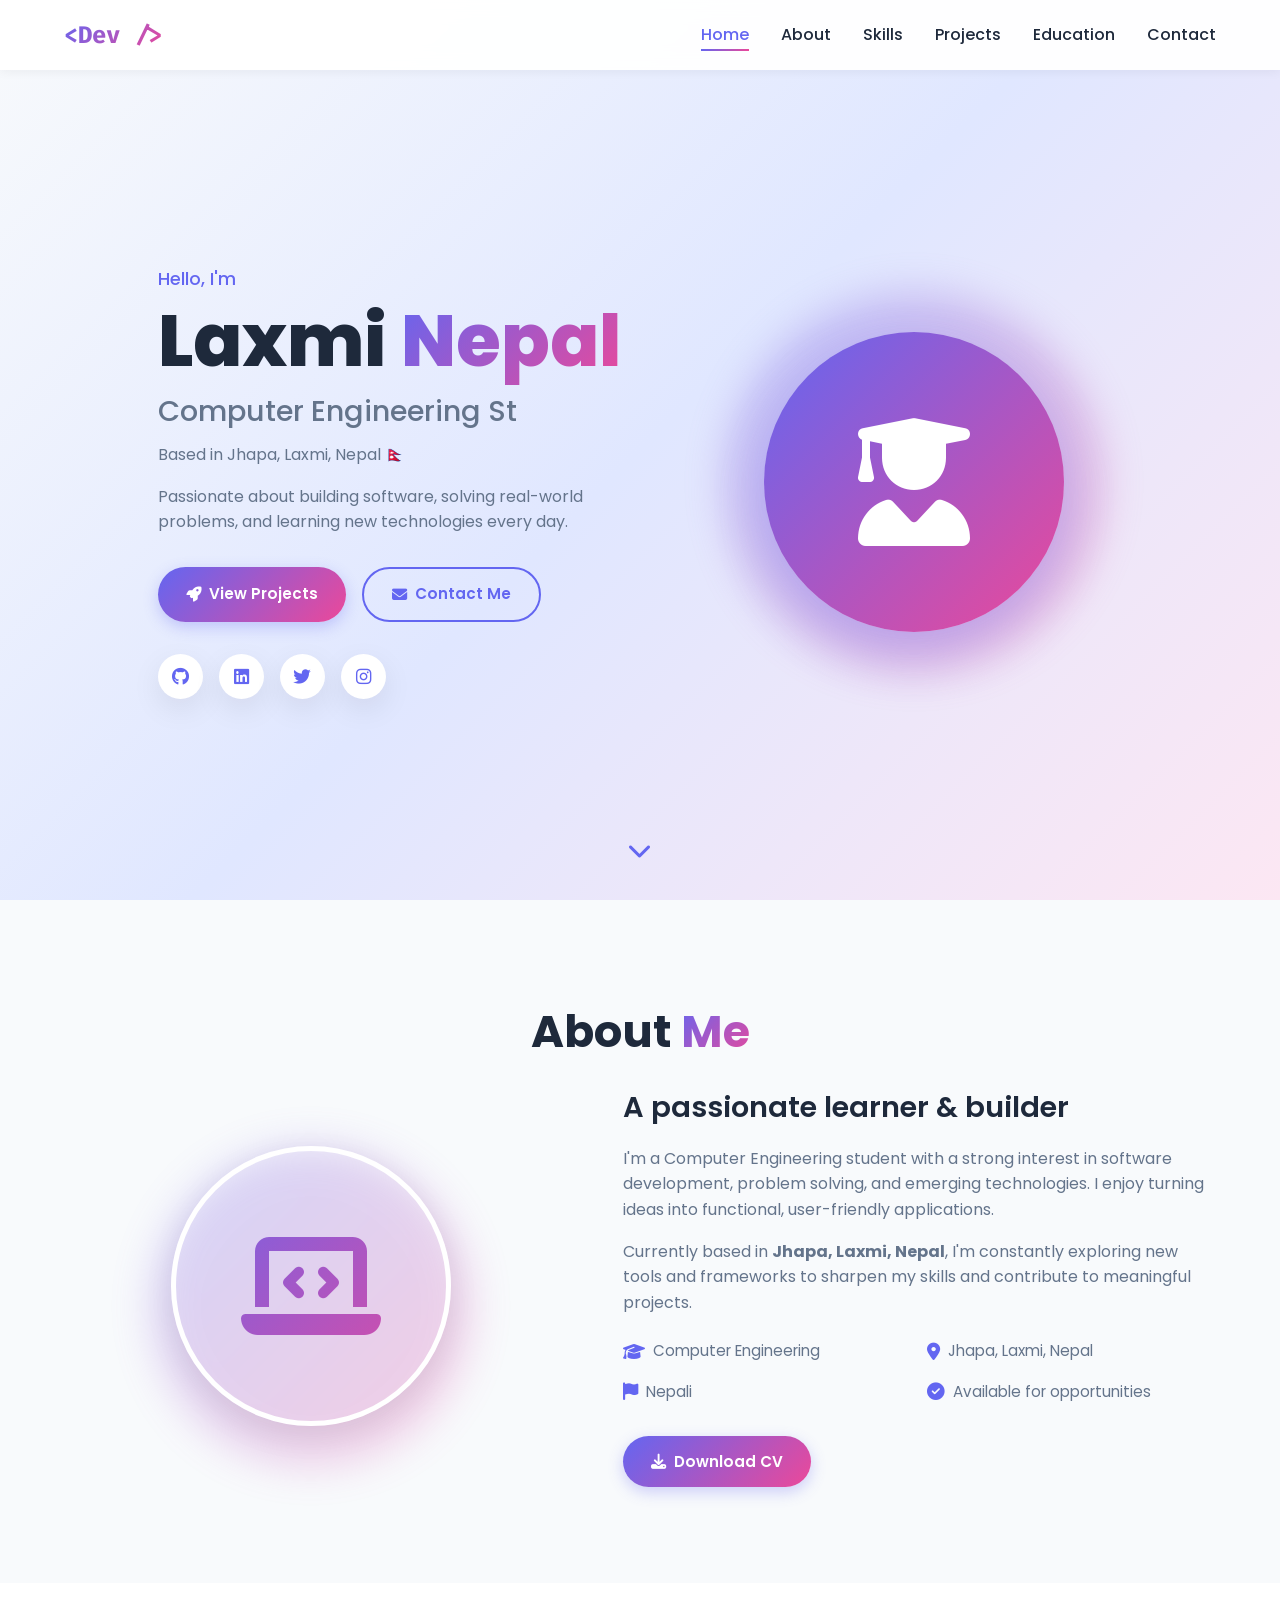
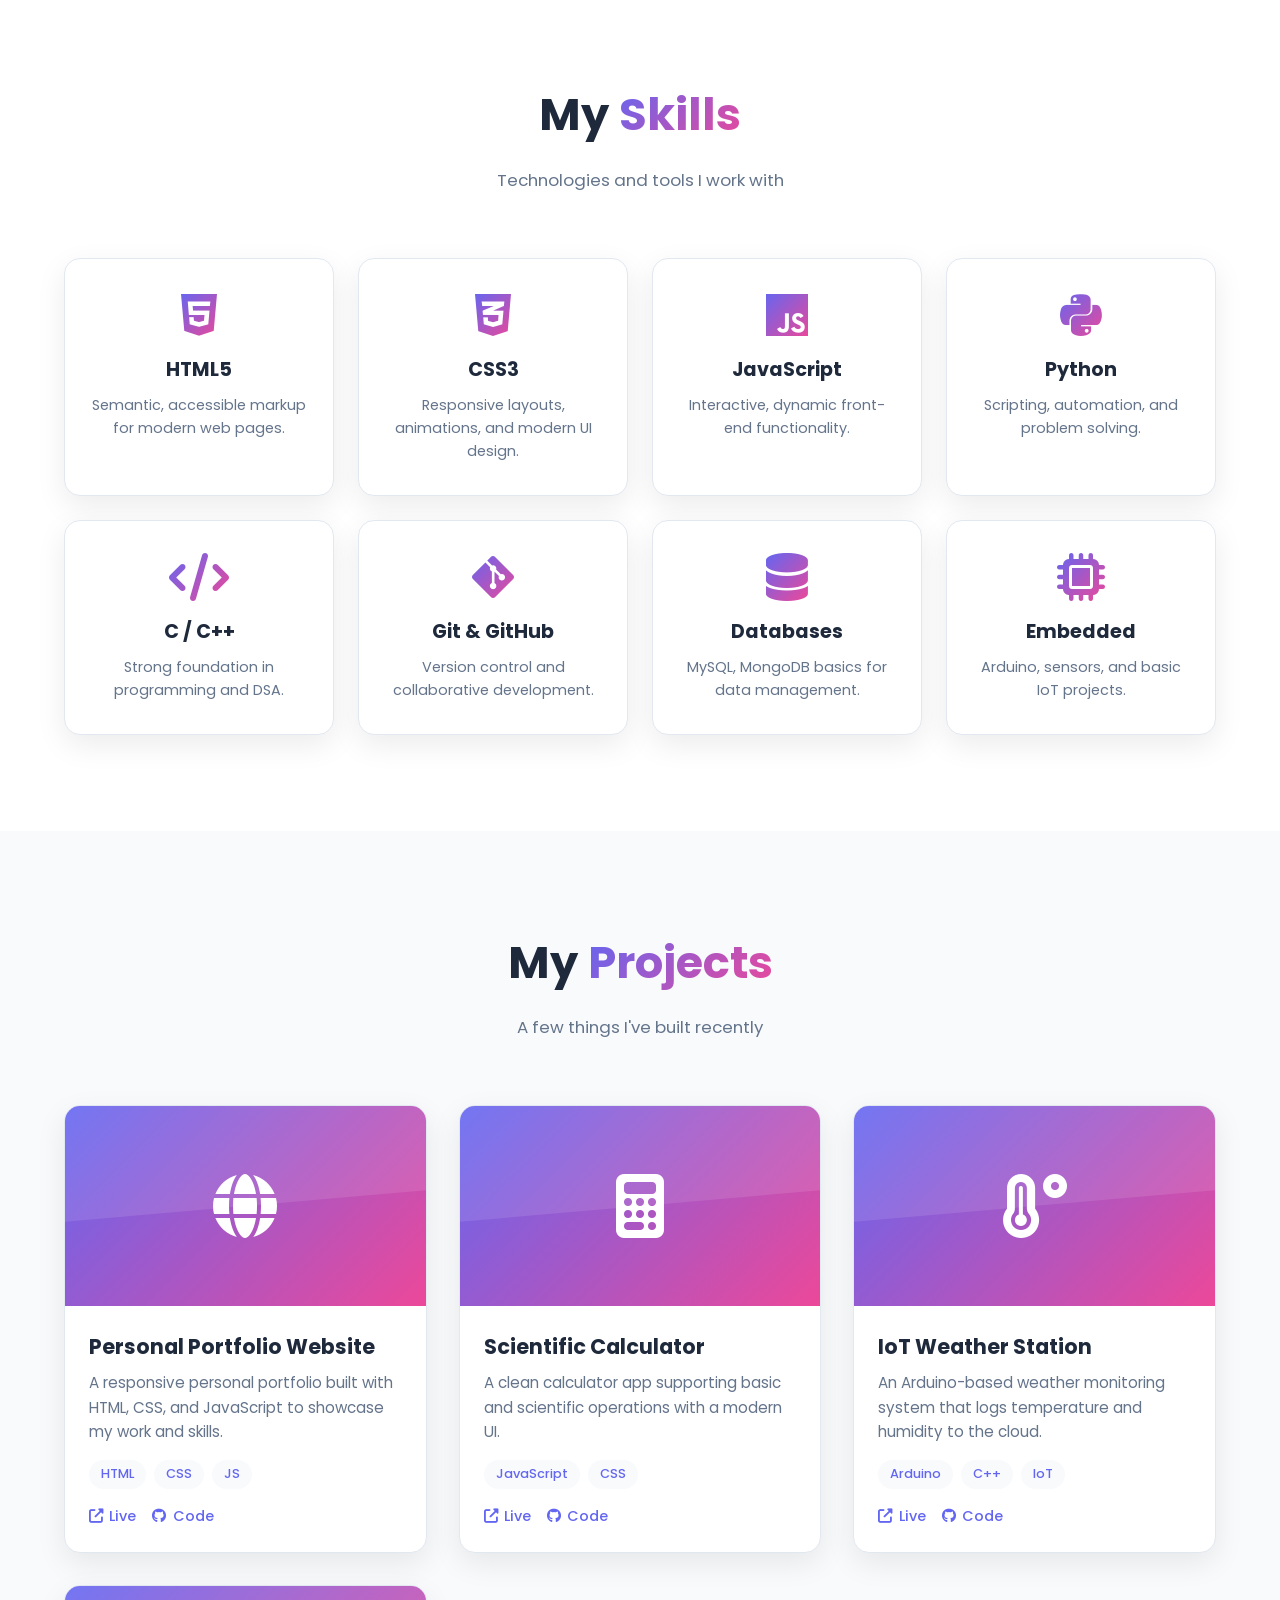
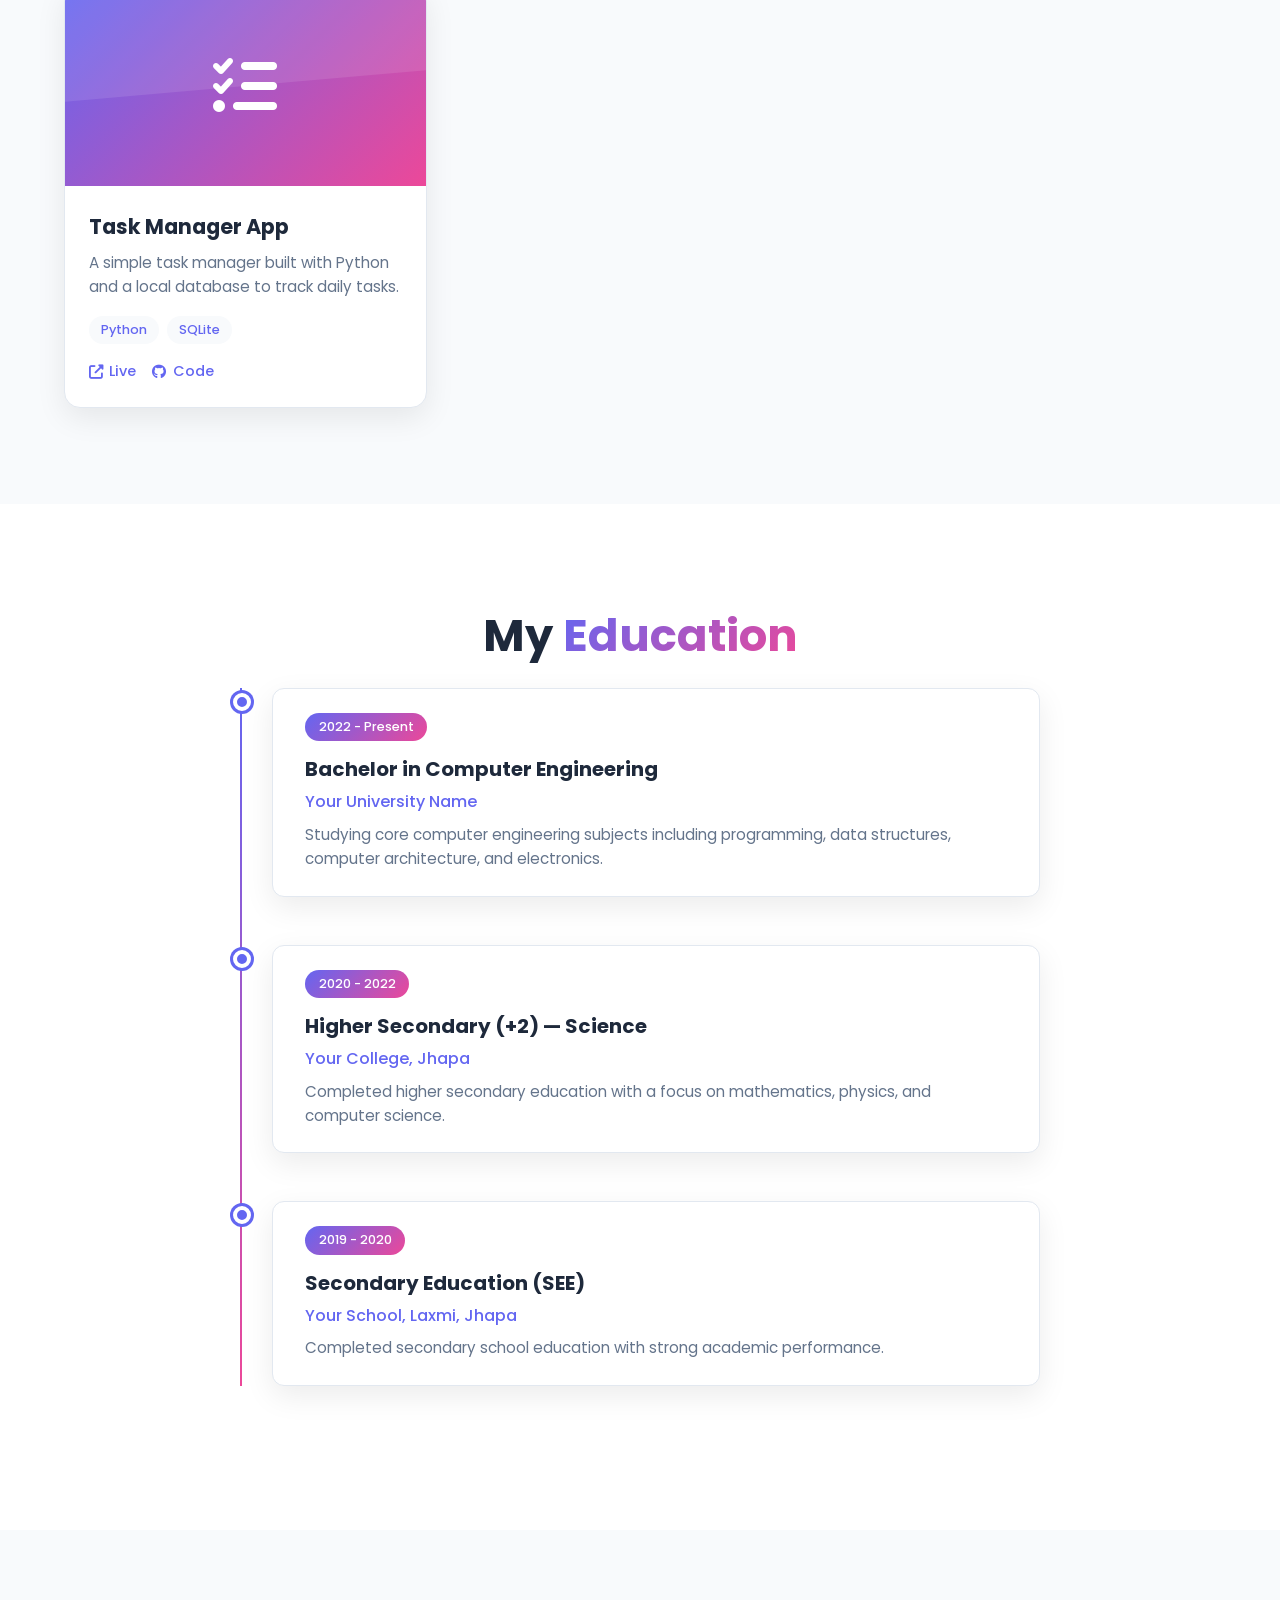
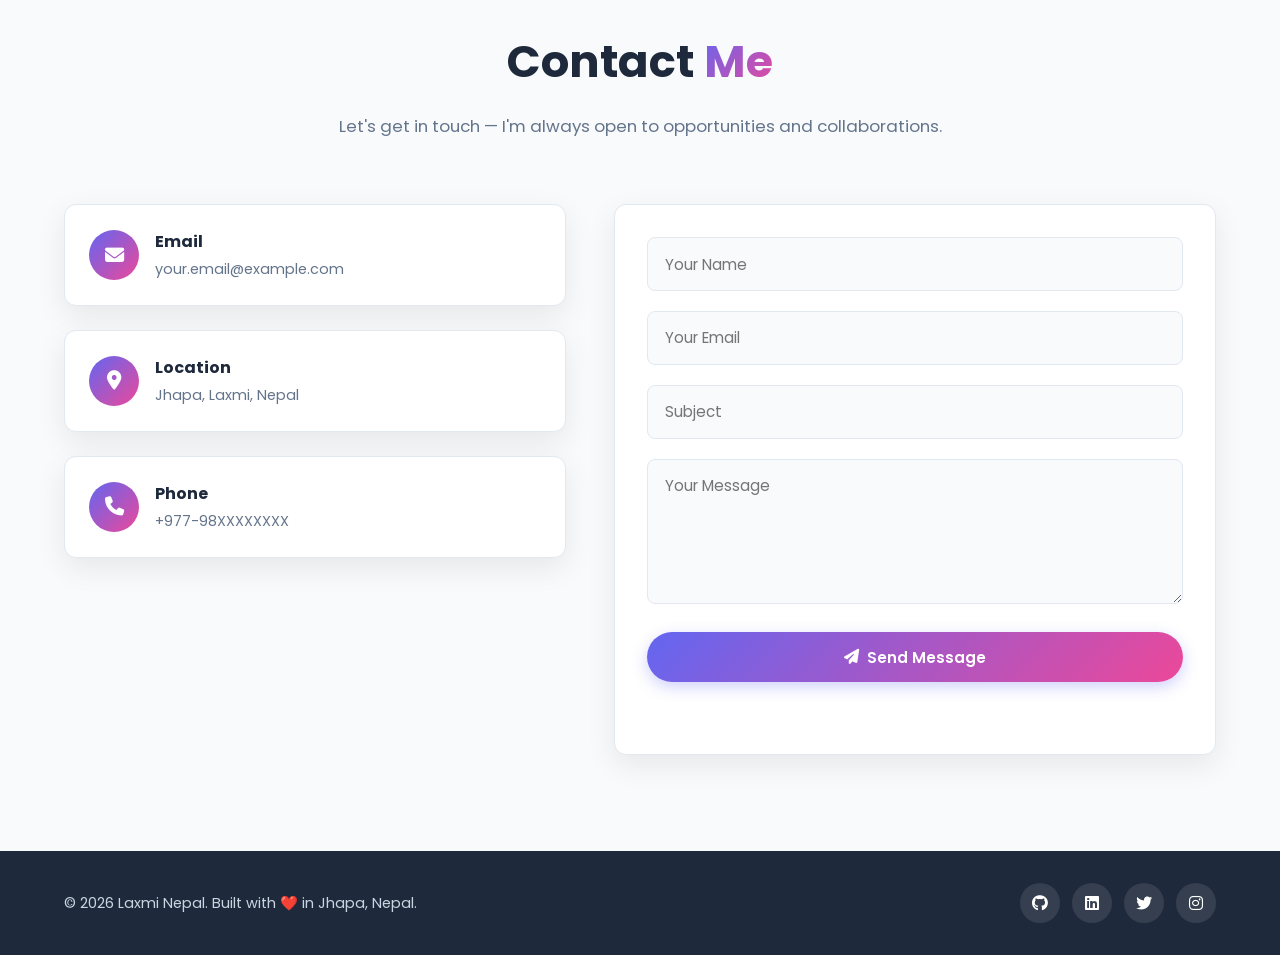
==== index.html @ ce1fd12b "Initial portfolio: HTML, CSS, JS for Laxmi Nepal" ====
<!DOCTYPE html>
<html lang="en">
<head>
    <meta charset="UTF-8" />
    <meta name="viewport" content="width=device-width, initial-scale=1.0" />
    <title>Portfolio | Computer Engineering Student</title>
    <meta name="description" content="Portfolio of a Computer Engineering student from Jhapa, Laxmi, Nepal." />
    <link rel="preconnect" href="https://fonts.googleapis.com" />
    <link rel="preconnect" href="https://fonts.gstatic.com" crossorigin />
    <link href="https://fonts.googleapis.com/css2?family=Poppins:wght@300;400;500;600;700;800&family=Fira+Code:wght@400;500&display=swap" rel="stylesheet" />
    <link rel="stylesheet" href="https://cdnjs.cloudflare.com/ajax/libs/font-awesome/6.5.0/css/all.min.css" />
    <link rel="stylesheet" href="style.css" />
</head>
<body>
    <header class="header" id="header">
        <nav class="nav container">
            <a href="#home" class="nav-logo">&lt;Dev /&gt;</a>
            <ul class="nav-menu" id="nav-menu">
                <li><a href="#home" class="nav-link active">Home</a></li>
                <li><a href="#about" class="nav-link">About</a></li>
                <li><a href="#skills" class="nav-link">Skills</a></li>
                <li><a href="#projects" class="nav-link">Projects</a></li>
                <li><a href="#education" class="nav-link">Education</a></li>
                <li><a href="#contact" class="nav-link">Contact</a></li>
            </ul>
            <div class="nav-toggle" id="nav-toggle">
                <i class="fas fa-bars"></i>
            </div>
        </nav>
    </header>

    <main>
        <!-- HERO -->
        <section class="hero" id="home">
            <div class="hero-container container">
                <div class="hero-content">
                    <p class="hero-greeting">Hello, I'm</p>
                    <h1 class="hero-name">Laxmi <span>Nepal</span></h1>
                    <h2 class="hero-title">Computer Engineering Student</h2>
                    <p class="hero-tagline">Based in Jhapa, Laxmi, Nepal 🇳🇵</p>
                    <p class="hero-description">
                        Passionate about building software, solving real-world problems,
                        and learning new technologies every day.
                    </p>
                    <div class="hero-buttons">
                        <a href="#projects" class="btn btn-primary">
                            <i class="fas fa-rocket"></i> View Projects
                        </a>
                        <a href="#contact" class="btn btn-outline">
                            <i class="fas fa-envelope"></i> Contact Me
                        </a>
                    </div>
                    <div class="hero-socials">
                        <a href="https://github.com/laxminepal" target="_blank" rel="noopener" aria-label="GitHub"><i class="fab fa-github"></i></a>
                        <a href="#" aria-label="LinkedIn"><i class="fab fa-linkedin"></i></a>
                        <a href="#" aria-label="Twitter"><i class="fab fa-twitter"></i></a>
                        <a href="#" aria-label="Instagram"><i class="fab fa-instagram"></i></a>
                    </div>
                </div>
                <div class="hero-image">
                    <div class="hero-blob"></div>
                    <div class="hero-avatar">
                        <i class="fas fa-user-graduate"></i>
                    </div>
                </div>
            </div>
            <a href="#about" class="hero-scroll">
                <i class="fas fa-chevron-down"></i>
            </a>
        </section>

        <!-- ABOUT -->
        <section class="section about" id="about">
            <div class="container">
                <h2 class="section-title" data-reveal>About <span>Me</span></h2>
                <div class="about-grid">
                    <div class="about-image" data-reveal>
                        <div class="about-blob"></div>
                        <div class="about-avatar">
                            <i class="fas fa-laptop-code"></i>
                        </div>
                    </div>
                    <div class="about-content" data-reveal>
                        <h3>A passionate learner & builder</h3>
                        <p>
                            I'm a Computer Engineering student with a strong interest in
                            software development, problem solving, and emerging technologies.
                            I enjoy turning ideas into functional, user-friendly applications.
                        </p>
                        <p>
                            Currently based in <strong>Jhapa, Laxmi, Nepal</strong>, I'm
                            constantly exploring new tools and frameworks to sharpen my skills
                            and contribute to meaningful projects.
                        </p>
                        <div class="about-info">
                            <div><i class="fas fa-graduation-cap"></i> Computer Engineering</div>
                            <div><i class="fas fa-map-marker-alt"></i> Jhapa, Laxmi, Nepal</div>
                            <div><i class="fas fa-flag"></i> Nepali</div>
                            <div><i class="fas fa-check-circle"></i> Available for opportunities</div>
                        </div>
                        <a href="#" class="btn btn-primary">
                            <i class="fas fa-download"></i> Download CV
                        </a>
                    </div>
                </div>
            </div>
        </section>

        <!-- SKILLS -->
        <section class="section skills" id="skills">
            <div class="container">
                <h2 class="section-title" data-reveal>My <span>Skills</span></h2>
                <p class="section-subtitle" data-reveal>Technologies and tools I work with</p>
                <div class="skills-grid">
                    <div class="skill-card" data-reveal>
                        <i class="fab fa-html5"></i>
                        <h3>HTML5</h3>
                        <p>Semantic, accessible markup for modern web pages.</p>
                    </div>
                    <div class="skill-card" data-reveal>
                        <i class="fab fa-css3-alt"></i>
                        <h3>CSS3</h3>
                        <p>Responsive layouts, animations, and modern UI design.</p>
                    </div>
                    <div class="skill-card" data-reveal>
                        <i class="fab fa-js"></i>
                        <h3>JavaScript</h3>
                        <p>Interactive, dynamic front-end functionality.</p>
                    </div>
                    <div class="skill-card" data-reveal>
                        <i class="fab fa-python"></i>
                        <h3>Python</h3>
                        <p>Scripting, automation, and problem solving.</p>
                    </div>
                    <div class="skill-card" data-reveal>
                        <i class="fas fa-code"></i>
                        <h3>C / C++</h3>
                        <p>Strong foundation in programming and DSA.</p>
                    </div>
                    <div class="skill-card" data-reveal>
                        <i class="fab fa-git-alt"></i>
                        <h3>Git & GitHub</h3>
                        <p>Version control and collaborative development.</p>
                    </div>
                    <div class="skill-card" data-reveal>
                        <i class="fas fa-database"></i>
                        <h3>Databases</h3>
                        <p>MySQL, MongoDB basics for data management.</p>
                    </div>
                    <div class="skill-card" data-reveal>
                        <i class="fas fa-microchip"></i>
                        <h3>Embedded</h3>
                        <p>Arduino, sensors, and basic IoT projects.</p>
                    </div>
                </div>
            </div>
        </section>

        <!-- PROJECTS -->
        <section class="section projects" id="projects">
            <div class="container">
                <h2 class="section-title" data-reveal>My <span>Projects</span></h2>
                <p class="section-subtitle" data-reveal>A few things I've built recently</p>
                <div class="projects-grid">
                    <article class="project-card" data-reveal>
                        <div class="project-image">
                            <i class="fas fa-globe"></i>
                        </div>
                        <div class="project-content">
                            <h3>Personal Portfolio Website</h3>
                            <p>A responsive personal portfolio built with HTML, CSS, and JavaScript to showcase my work and skills.</p>
                            <div class="project-tags">
                                <span>HTML</span><span>CSS</span><span>JS</span>
                            </div>
                            <div class="project-links">
                                <a href="#"><i class="fas fa-external-link-alt"></i> Live</a>
                                <a href="#"><i class="fab fa-github"></i> Code</a>
                            </div>
                        </div>
                    </article>
                    <article class="project-card" data-reveal>
                        <div class="project-image">
                            <i class="fas fa-calculator"></i>
                        </div>
                        <div class="project-content">
                            <h3>Scientific Calculator</h3>
                            <p>A clean calculator app supporting basic and scientific operations with a modern UI.</p>
                            <div class="project-tags">
                                <span>JavaScript</span><span>CSS</span>
                            </div>
                            <div class="project-links">
                                <a href="#"><i class="fas fa-external-link-alt"></i> Live</a>
                                <a href="#"><i class="fab fa-github"></i> Code</a>
                            </div>
                        </div>
                    </article>
                    <article class="project-card" data-reveal>
                        <div class="project-image">
                            <i class="fas fa-temperature-high"></i>
                        </div>
                        <div class="project-content">
                            <h3>IoT Weather Station</h3>
                            <p>An Arduino-based weather monitoring system that logs temperature and humidity to the cloud.</p>
                            <div class="project-tags">
                                <span>Arduino</span><span>C++</span><span>IoT</span>
                            </div>
                            <div class="project-links">
                                <a href="#"><i class="fas fa-external-link-alt"></i> Live</a>
                                <a href="#"><i class="fab fa-github"></i> Code</a>
                            </div>
                        </div>
                    </article>
                    <article class="project-card" data-reveal>
                        <div class="project-image">
                            <i class="fas fa-tasks"></i>
                        </div>
                        <div class="project-content">
                            <h3>Task Manager App</h3>
                            <p>A simple task manager built with Python and a local database to track daily tasks.</p>
                            <div class="project-tags">
                                <span>Python</span><span>SQLite</span>
                            </div>
                            <div class="project-links">
                                <a href="#"><i class="fas fa-external-link-alt"></i> Live</a>
                                <a href="#"><i class="fab fa-github"></i> Code</a>
                            </div>
                        </div>
                    </article>
                </div>
            </div>
        </section>

        <!-- EDUCATION -->
        <section class="section education" id="education">
            <div class="container">
                <h2 class="section-title" data-reveal>My <span>Education</span></h2>
                <div class="timeline">
                    <div class="timeline-item" data-reveal>
                        <div class="timeline-dot"></div>
                        <div class="timeline-content">
                            <span class="timeline-date">2022 - Present</span>
                            <h3>Bachelor in Computer Engineering</h3>
                            <h4>Your University Name</h4>
                            <p>Studying core computer engineering subjects including programming, data structures, computer architecture, and electronics.</p>
                        </div>
                    </div>
                    <div class="timeline-item" data-reveal>
                        <div class="timeline-dot"></div>
                        <div class="timeline-content">
                            <span class="timeline-date">2020 - 2022</span>
                            <h3>Higher Secondary (+2) — Science</h3>
                            <h4>Your College, Jhapa</h4>
                            <p>Completed higher secondary education with a focus on mathematics, physics, and computer science.</p>
                        </div>
                    </div>
                    <div class="timeline-item" data-reveal>
                        <div class="timeline-dot"></div>
                        <div class="timeline-content">
                            <span class="timeline-date">2019 - 2020</span>
                            <h3>Secondary Education (SEE)</h3>
                            <h4>Your School, Laxmi, Jhapa</h4>
                            <p>Completed secondary school education with strong academic performance.</p>
                        </div>
                    </div>
                </div>
            </div>
        </section>

        <!-- CONTACT -->
        <section class="section contact" id="contact">
            <div class="container">
                <h2 class="section-title" data-reveal>Contact <span>Me</span></h2>
                <p class="section-subtitle" data-reveal>Let's get in touch — I'm always open to opportunities and collaborations.</p>
                <div class="contact-grid">
                    <div class="contact-info" data-reveal>
                        <div class="contact-item">
                            <i class="fas fa-envelope"></i>
                            <div>
                                <h4>Email</h4>
                                <p>your.email@example.com</p>
                            </div>
                        </div>
                        <div class="contact-item">
                            <i class="fas fa-map-marker-alt"></i>
                            <div>
                                <h4>Location</h4>
                                <p>Jhapa, Laxmi, Nepal</p>
                            </div>
                        </div>
                        <div class="contact-item">
                            <i class="fas fa-phone"></i>
                            <div>
                                <h4>Phone</h4>
                                <p>+977-98XXXXXXXX</p>
                            </div>
                        </div>
                    </div>
                    <form class="contact-form" id="contact-form" data-reveal>
                        <div class="form-group">
                            <input type="text" name="name" placeholder="Your Name" required />
                        </div>
                        <div class="form-group">
                            <input type="email" name="email" placeholder="Your Email" required />
                        </div>
                        <div class="form-group">
                            <input type="text" name="subject" placeholder="Subject" required />
                        </div>
                        <div class="form-group">
                            <textarea name="message" rows="5" placeholder="Your Message" required></textarea>
                        </div>
                        <button type="submit" class="btn btn-primary">
                            <i class="fas fa-paper-plane"></i> Send Message
                        </button>
                        <p class="form-status" id="form-status"></p>
                    </form>
                </div>
            </div>
        </section>
    </main>

    <footer class="footer">
        <div class="container">
            <p>&copy; <span id="year"></span> Laxmi Nepal. Built with ❤️ in Jhapa, Nepal.</p>
            <div class="footer-socials">
                <a href="https://github.com/laxminepal" target="_blank" rel="noopener" aria-label="GitHub"><i class="fab fa-github"></i></a>
                <a href="#" aria-label="LinkedIn"><i class="fab fa-linkedin"></i></a>
                <a href="#" aria-label="Twitter"><i class="fab fa-twitter"></i></a>
                <a href="#" aria-label="Instagram"><i class="fab fa-instagram"></i></a>
            </div>
        </div>
    </footer>

    <button class="scroll-top" id="scroll-top" aria-label="Scroll to top">
        <i class="fas fa-arrow-up"></i>
    </button>

    <script src="script.js"></script>
</body>
</html>
---- style.css ----
/* ============================================
   PORTFOLIO STYLES
   ============================================ */

* {
    margin: 0;
    padding: 0;
    box-sizing: border-box;
}

:root {
    --primary: #6366f1;
    --primary-dark: #4f46e5;
    --primary-light: #818cf8;
    --secondary: #ec4899;
    --bg: #ffffff;
    --bg-alt: #f8fafc;
    --text: #1e293b;
    --text-muted: #64748b;
    --border: #e2e8f0;
    --card: #ffffff;
    --shadow: 0 10px 30px rgba(0, 0, 0, 0.08);
    --shadow-hover: 0 20px 40px rgba(0, 0, 0, 0.12);
    --gradient: linear-gradient(135deg, #6366f1 0%, #ec4899 100%);
    --transition: all 0.3s ease;
}

html {
    scroll-behavior: smooth;
    scroll-padding-top: 80px;
}

body {
    font-family: 'Poppins', sans-serif;
    background: var(--bg);
    color: var(--text);
    line-height: 1.6;
    overflow-x: hidden;
}

.container {
    max-width: 1200px;
    margin: 0 auto;
    padding: 0 1.5rem;
}

a {
    text-decoration: none;
    color: inherit;
}

ul {
    list-style: none;
}

/* ============================================
   NAVIGATION
   ============================================ */
.header {
    position: fixed;
    top: 0;
    left: 0;
    width: 100%;
    background: rgba(255, 255, 255, 0.95);
    backdrop-filter: blur(10px);
    z-index: 1000;
    box-shadow: 0 2px 10px rgba(0, 0, 0, 0.05);
    transition: var(--transition);
}

.nav {
    display: flex;
    justify-content: space-between;
    align-items: center;
    padding: 1rem 1.5rem;
}

.nav-logo {
    font-family: 'Fira Code', monospace;
    font-size: 1.5rem;
    font-weight: 700;
    background: var(--gradient);
    -webkit-background-clip: text;
    -webkit-text-fill-color: transparent;
    background-clip: text;
}

.nav-menu {
    display: flex;
    gap: 2rem;
}

.nav-link {
    font-weight: 500;
    color: var(--text);
    position: relative;
    transition: var(--transition);
}

.nav-link::after {
    content: '';
    position: absolute;
    bottom: -5px;
    left: 0;
    width: 0;
    height: 2px;
    background: var(--gradient);
    transition: var(--transition);
}

.nav-link:hover,
.nav-link.active {
    color: var(--primary);
}

.nav-link:hover::after,
.nav-link.active::after {
    width: 100%;
}

.nav-toggle {
    display: none;
    font-size: 1.5rem;
    cursor: pointer;
    color: var(--text);
}

/* ============================================
   BUTTONS
   ============================================ */
.btn {
    display: inline-flex;
    align-items: center;
    gap: 0.5rem;
    padding: 0.85rem 1.75rem;
    border-radius: 50px;
    font-weight: 600;
    font-size: 0.95rem;
    transition: var(--transition);
    cursor: pointer;
    border: none;
    font-family: inherit;
}

.btn-primary {
    background: var(--gradient);
    color: white;
    box-shadow: 0 5px 15px rgba(99, 102, 241, 0.3);
}

.btn-primary:hover {
    transform: translateY(-3px);
    box-shadow: 0 10px 25px rgba(99, 102, 241, 0.4);
}

.btn-outline {
    background: transparent;
    color: var(--primary);
    border: 2px solid var(--primary);
}

.btn-outline:hover {
    background: var(--primary);
    color: white;
    transform: translateY(-3px);
}

/* ============================================
   HERO
   ============================================ */
.hero {
    min-height: 100vh;
    display: flex;
    align-items: center;
    justify-content: center;
    padding: 6rem 0 2rem;
    background: linear-gradient(135deg, #f8fafc 0%, #e0e7ff 50%, #fce7f3 100%);
    position: relative;
    overflow: hidden;
}

.hero-container {
    display: grid;
    grid-template-columns: 1.2fr 1fr;
    align-items: center;
    gap: 3rem;
}

.hero-greeting {
    font-size: 1.1rem;
    color: var(--primary);
    font-weight: 500;
    margin-bottom: 0.5rem;
}

.hero-name {
    font-size: clamp(2.5rem, 6vw, 4.5rem);
    font-weight: 800;
    line-height: 1.1;
    margin-bottom: 0.5rem;
}

.hero-name span {
    background: var(--gradient);
    -webkit-background-clip: text;
    -webkit-text-fill-color: transparent;
    background-clip: text;
}

.hero-title {
    font-size: clamp(1.2rem, 3vw, 1.8rem);
    color: var(--text-muted);
    font-weight: 500;
    margin-bottom: 0.5rem;
}

.hero-tagline {
    font-size: 1rem;
    color: var(--text-muted);
    margin-bottom: 1rem;
}

.hero-description {
    color: var(--text-muted);
    margin-bottom: 2rem;
    max-width: 500px;
}

.hero-buttons {
    display: flex;
    gap: 1rem;
    margin-bottom: 2rem;
    flex-wrap: wrap;
}

.hero-socials {
    display: flex;
    gap: 1rem;
}

.hero-socials a {
    width: 45px;
    height: 45px;
    display: flex;
    align-items: center;
    justify-content: center;
    background: white;
    border-radius: 50%;
    color: var(--primary);
    box-shadow: var(--shadow);
    transition: var(--transition);
    font-size: 1.1rem;
}

.hero-socials a:hover {
    transform: translateY(-5px) rotate(360deg);
    background: var(--gradient);
    color: white;
}

.hero-image {
    position: relative;
    display: flex;
    justify-content: center;
    align-items: center;
}

.hero-blob {
    position: absolute;
    width: 380px;
    height: 380px;
    background: var(--gradient);
    border-radius: 50%;
    filter: blur(20px);
    opacity: 0.3;
    animation: blob 8s ease-in-out infinite;
}

.hero-avatar {
    width: 300px;
    height: 300px;
    background: var(--gradient);
    border-radius: 50%;
    display: flex;
    align-items: center;
    justify-content: center;
    color: white;
    font-size: 8rem;
    box-shadow: 0 20px 50px rgba(99, 102, 241, 0.3);
    position: relative;
    z-index: 1;
}

.hero-scroll {
    position: absolute;
    bottom: 30px;
    left: 50%;
    transform: translateX(-50%);
    color: var(--primary);
    font-size: 1.5rem;
    animation: bounce 2s infinite;
}

@keyframes blob {
    0%, 100% { transform: scale(1) rotate(0deg); }
    50% { transform: scale(1.1) rotate(20deg); }
}

@keyframes bounce {
    0%, 100% { transform: translateX(-50%) translateY(0); }
    50% { transform: translateX(-50%) translateY(-15px); }
}

/* ============================================
   SECTIONS
   ============================================ */
.section {
    padding: 6rem 0;
}

.section-title {
    font-size: clamp(2rem, 4vw, 2.8rem);
    font-weight: 700;
    text-align: center;
    margin-bottom: 1rem;
}

.section-title span {
    background: var(--gradient);
    -webkit-background-clip: text;
    -webkit-text-fill-color: transparent;
    background-clip: text;
}

.section-subtitle {
    text-align: center;
    color: var(--text-muted);
    margin-bottom: 4rem;
    font-size: 1.05rem;
}

/* ============================================
   ABOUT
   ============================================ */
.about {
    background: var(--bg-alt);
}

.about-grid {
    display: grid;
    grid-template-columns: 1fr 1.2fr;
    gap: 4rem;
    align-items: center;
}

.about-image {
    position: relative;
    display: flex;
    justify-content: center;
}

.about-blob {
    position: absolute;
    width: 320px;
    height: 320px;
    background: var(--gradient);
    border-radius: 50%;
    filter: blur(20px);
    opacity: 0.25;
    animation: blob 8s ease-in-out infinite;
}

.about-avatar {
    width: 280px;
    height: 280px;
    background: white;
    border-radius: 50%;
    display: flex;
    align-items: center;
    justify-content: center;
    font-size: 7rem;
    background: var(--gradient);
    -webkit-background-clip: text;
    -webkit-text-fill-color: transparent;
    background-clip: text;
    box-shadow: var(--shadow);
    position: relative;
    z-index: 1;
    border: 5px solid white;
}

.about-content h3 {
    font-size: 1.8rem;
    margin-bottom: 1rem;
    font-weight: 600;
}

.about-content p {
    color: var(--text-muted);
    margin-bottom: 1rem;
}

.about-info {
    display: grid;
    grid-template-columns: repeat(2, 1fr);
    gap: 1rem;
    margin: 1.5rem 0 2rem;
}

.about-info > div {
    display: flex;
    align-items: center;
    gap: 0.5rem;
    color: var(--text-muted);
    font-size: 0.95rem;
}

.about-info i {
    color: var(--primary);
    font-size: 1.1rem;
}

/* ============================================
   SKILLS
   ============================================ */
.skills-grid {
    display: grid;
    grid-template-columns: repeat(auto-fit, minmax(220px, 1fr));
    gap: 1.5rem;
}

.skill-card {
    background: var(--card);
    padding: 2rem 1.5rem;
    border-radius: 16px;
    text-align: center;
    box-shadow: var(--shadow);
    transition: var(--transition);
    border: 1px solid var(--border);
}

.skill-card:hover {
    transform: translateY(-10px);
    box-shadow: var(--shadow-hover);
    border-color: var(--primary);
}

.skill-card i {
    font-size: 3rem;
    background: var(--gradient);
    -webkit-background-clip: text;
    -webkit-text-fill-color: transparent;
    background-clip: text;
    margin-bottom: 1rem;
}

.skill-card h3 {
    font-size: 1.2rem;
    margin-bottom: 0.5rem;
}

.skill-card p {
    color: var(--text-muted);
    font-size: 0.9rem;
}

/* ============================================
   PROJECTS
   ============================================ */
.projects {
    background: var(--bg-alt);
}

.projects-grid {
    display: grid;
    grid-template-columns: repeat(auto-fit, minmax(300px, 1fr));
    gap: 2rem;
}

.project-card {
    background: var(--card);
    border-radius: 16px;
    overflow: hidden;
    box-shadow: var(--shadow);
    transition: var(--transition);
    border: 1px solid var(--border);
}

.project-card:hover {
    transform: translateY(-8px);
    box-shadow: var(--shadow-hover);
}

.project-image {
    height: 200px;
    background: var(--gradient);
    display: flex;
    align-items: center;
    justify-content: center;
    color: white;
    font-size: 4rem;
    position: relative;
    overflow: hidden;
}

.project-image::before {
    content: '';
    position: absolute;
    width: 100%;
    height: 100%;
    background: rgba(255, 255, 255, 0.1);
    transform: skewY(-5deg);
    top: -50%;
}

.project-content {
    padding: 1.5rem;
}

.project-content h3 {
    font-size: 1.3rem;
    margin-bottom: 0.5rem;
}

.project-content p {
    color: var(--text-muted);
    font-size: 0.95rem;
    margin-bottom: 1rem;
}

.project-tags {
    display: flex;
    flex-wrap: wrap;
    gap: 0.5rem;
    margin-bottom: 1rem;
}

.project-tags span {
    background: var(--bg-alt);
    color: var(--primary);
    padding: 0.25rem 0.75rem;
    border-radius: 50px;
    font-size: 0.8rem;
    font-weight: 500;
}

.project-links {
    display: flex;
    gap: 1rem;
}

.project-links a {
    color: var(--primary);
    font-weight: 500;
    font-size: 0.9rem;
    display: flex;
    align-items: center;
    gap: 0.4rem;
    transition: var(--transition);
}

.project-links a:hover {
    color: var(--primary-dark);
    transform: translateX(3px);
}

/* ============================================
   EDUCATION TIMELINE
   ============================================ */
.timeline {
    position: relative;
    max-width: 800px;
    margin: 0 auto;
    padding-left: 2rem;
}

.timeline::before {
    content: '';
    position: absolute;
    left: 0;
    top: 0;
    height: 100%;
    width: 2px;
    background: var(--gradient);
}

.timeline-item {
    position: relative;
    margin-bottom: 3rem;
}

.timeline-dot {
    position: absolute;
    left: -2.45rem;
    top: 5px;
    width: 18px;
    height: 18px;
    background: var(--primary);
    border-radius: 50%;
    border: 4px solid white;
    box-shadow: 0 0 0 3px var(--primary);
}

.timeline-content {
    background: var(--card);
    padding: 1.5rem 2rem;
    border-radius: 12px;
    box-shadow: var(--shadow);
    border: 1px solid var(--border);
    transition: var(--transition);
}

.timeline-content:hover {
    transform: translateX(10px);
    box-shadow: var(--shadow-hover);
}

.timeline-date {
    display: inline-block;
    background: var(--gradient);
    color: white;
    padding: 0.25rem 0.85rem;
    border-radius: 50px;
    font-size: 0.8rem;
    font-weight: 500;
    margin-bottom: 0.75rem;
}

.timeline-content h3 {
    font-size: 1.25rem;
    margin-bottom: 0.25rem;
}

.timeline-content h4 {
    color: var(--primary);
    font-weight: 500;
    margin-bottom: 0.5rem;
}

.timeline-content p {
    color: var(--text-muted);
    font-size: 0.95rem;
}

/* ============================================
   CONTACT
   ============================================ */
.contact {
    background: var(--bg-alt);
}

.contact-grid {
    display: grid;
    grid-template-columns: 1fr 1.2fr;
    gap: 3rem;
}

.contact-info {
    display: flex;
    flex-direction: column;
    gap: 1.5rem;
}

.contact-item {
    background: var(--card);
    padding: 1.5rem;
    border-radius: 12px;
    display: flex;
    align-items: center;
    gap: 1rem;
    box-shadow: var(--shadow);
    border: 1px solid var(--border);
    transition: var(--transition);
}

.contact-item:hover {
    transform: translateX(8px);
    border-color: var(--primary);
}

.contact-item > i {
    width: 50px;
    height: 50px;
    background: var(--gradient);
    color: white;
    border-radius: 50%;
    display: flex;
    align-items: center;
    justify-content: center;
    font-size: 1.2rem;
    flex-shrink: 0;
}

.contact-item h4 {
    font-size: 1rem;
    margin-bottom: 0.2rem;
}

.contact-item p {
    color: var(--text-muted);
    font-size: 0.9rem;
}

.contact-form {
    background: var(--card);
    padding: 2rem;
    border-radius: 12px;
    box-shadow: var(--shadow);
    border: 1px solid var(--border);
}

.form-group {
    margin-bottom: 1.25rem;
}

.form-group input,
.form-group textarea {
    width: 100%;
    padding: 0.9rem 1.1rem;
    border: 1px solid var(--border);
    border-radius: 8px;
    font-family: inherit;
    font-size: 0.95rem;
    transition: var(--transition);
    background: var(--bg-alt);
    color: var(--text);
    resize: vertical;
}

.form-group input:focus,
.form-group textarea:focus {
    outline: none;
    border-color: var(--primary);
    background: white;
    box-shadow: 0 0 0 3px rgba(99, 102, 241, 0.1);
}

.contact-form button {
    width: 100%;
    justify-content: center;
}

.form-status {
    margin-top: 1rem;
    text-align: center;
    font-weight: 500;
    color: var(--primary);
    min-height: 1.5rem;
}

/* ============================================
   FOOTER
   ============================================ */
.footer {
    background: var(--text);
    color: white;
    padding: 2rem 0;
}

.footer .container {
    display: flex;
    justify-content: space-between;
    align-items: center;
    flex-wrap: wrap;
    gap: 1rem;
}

.footer p {
    color: #cbd5e1;
    font-size: 0.9rem;
}

.footer-socials {
    display: flex;
    gap: 0.75rem;
}

.footer-socials a {
    width: 40px;
    height: 40px;
    background: rgba(255, 255, 255, 0.1);
    color: white;
    border-radius: 50%;
    display: flex;
    align-items: center;
    justify-content: center;
    transition: var(--transition);
}

.footer-socials a:hover {
    background: var(--gradient);
    transform: translateY(-3px);
}

/* ============================================
   SCROLL TOP
   ============================================ */
.scroll-top {
    position: fixed;
    bottom: 30px;
    right: 30px;
    width: 50px;
    height: 50px;
    background: var(--gradient);
    color: white;
    border: none;
    border-radius: 50%;
    cursor: pointer;
    font-size: 1.1rem;
    box-shadow: var(--shadow);
    opacity: 0;
    visibility: hidden;
    transition: var(--transition);
    z-index: 999;
}

.scroll-top.show {
    opacity: 1;
    visibility: visible;
}

.scroll-top:hover {
    transform: translateY(-5px);
}

/* ============================================
   REVEAL ANIMATION
   ============================================ */
[data-reveal] {
    opacity: 0;
    transform: translateY(40px);
    transition: opacity 0.8s ease, transform 0.8s ease;
}

[data-reveal].reveal {
    opacity: 1;
    transform: translateY(0);
}

/* ============================================
   RESPONSIVE
   ============================================ */
@media (max-width: 900px) {
    .hero-container,
    .about-grid,
    .contact-grid {
        grid-template-columns: 1fr;
        text-align: center;
    }

    .hero-image {
        order: -1;
    }

    .hero-blob,
    .hero-avatar,
    .about-blob,
    .about-avatar {
        width: 250px;
        height: 250px;
    }

    .about-avatar {
        font-size: 5rem;
    }

    .hero-buttons,
    .hero-socials,
    .project-links,
    .about-info {
        justify-content: center;
    }

    .about-info {
        text-align: left;
    }
}

@media (max-width: 768px) {
    .nav-menu {
        position: fixed;
        top: 70px;
        right: -100%;
        flex-direction: column;
        background: white;
        width: 80%;
        max-width: 320px;
        height: calc(100vh - 70px);
        padding: 2rem;
        gap: 1.5rem;
        box-shadow: -10px 0 30px rgba(0, 0, 0, 0.1);
        transition: right 0.3s ease;
    }

    .nav-menu.show {
        right: 0;
    }

    .nav-toggle {
        display: block;
    }

    .hero {
        padding-top: 7rem;
    }

    .section {
        padding: 4rem 0;
    }

    .timeline {
        padding-left: 1.5rem;
    }

    .timeline-dot {
        left: -1.95rem;
    }

    .timeline-content {
        padding: 1.25rem;
    }

    .footer .container {
        flex-direction: column;
        text-align: center;
    }
}
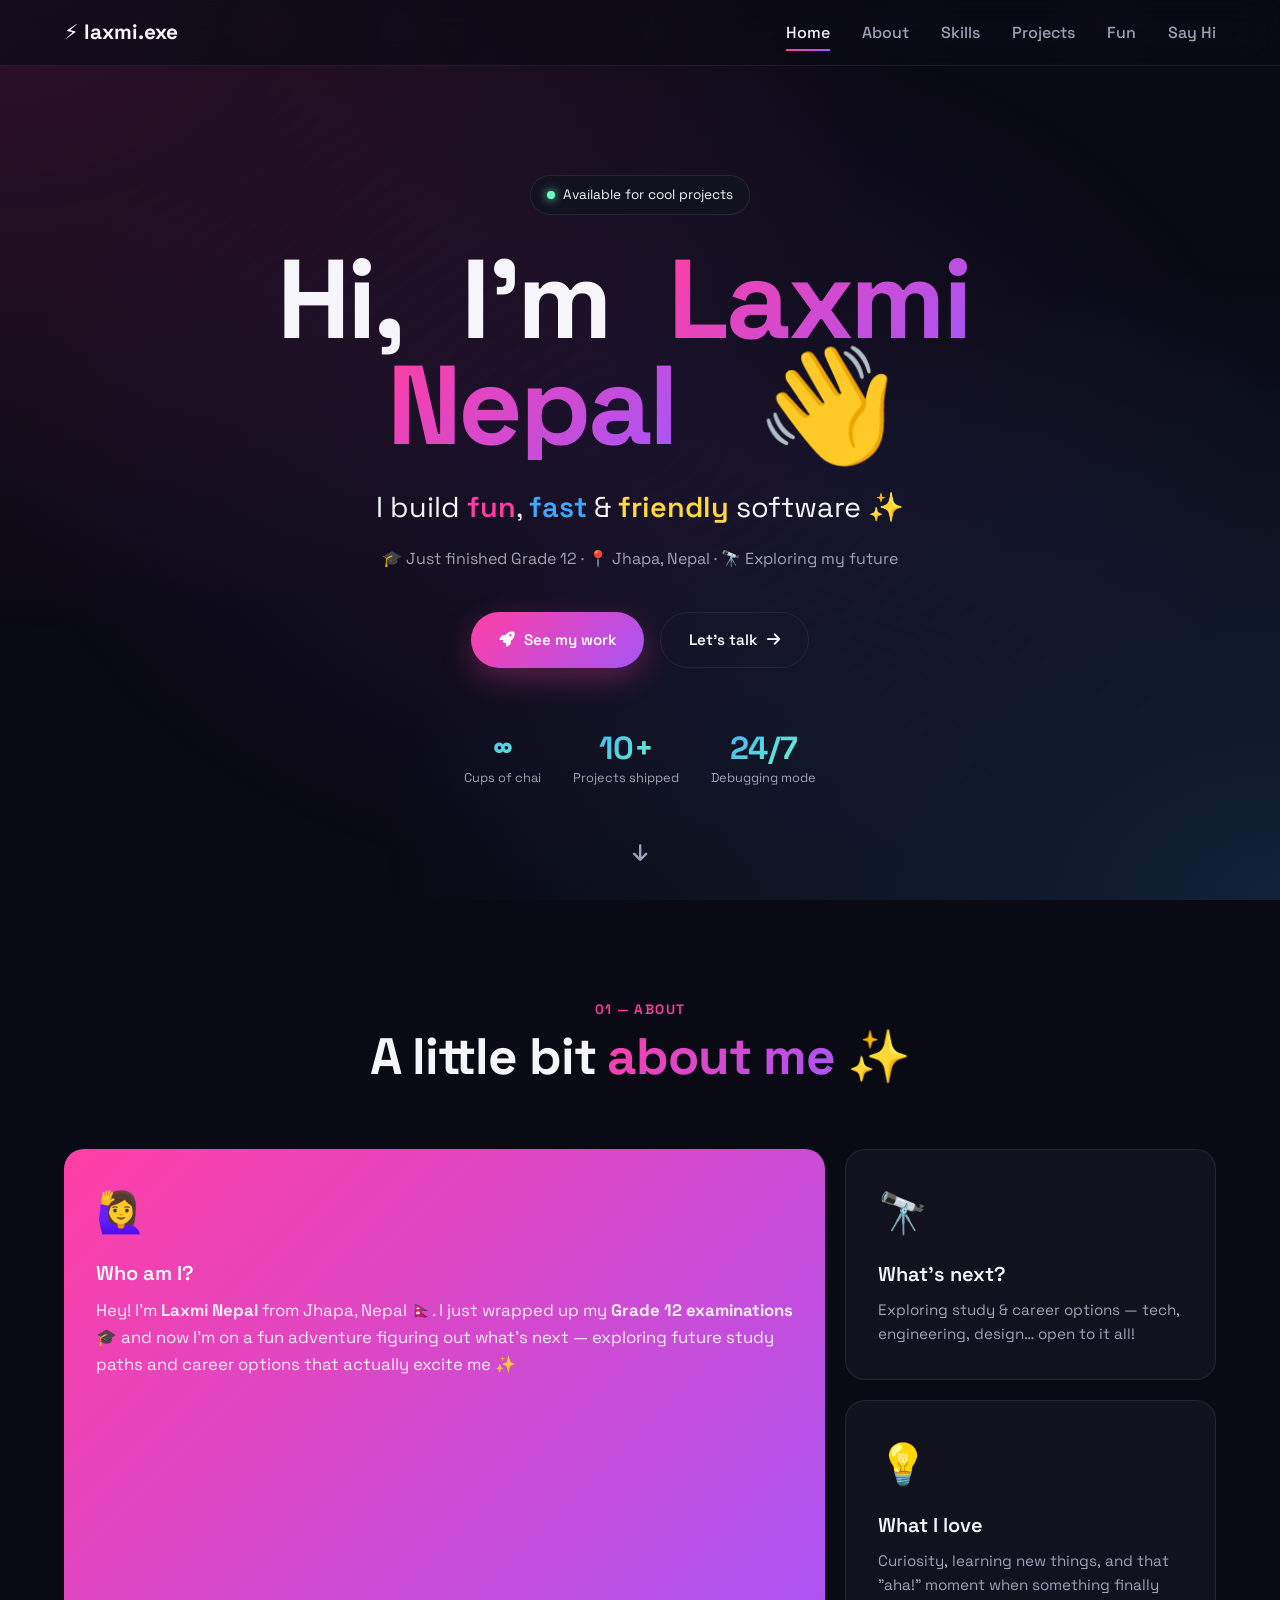
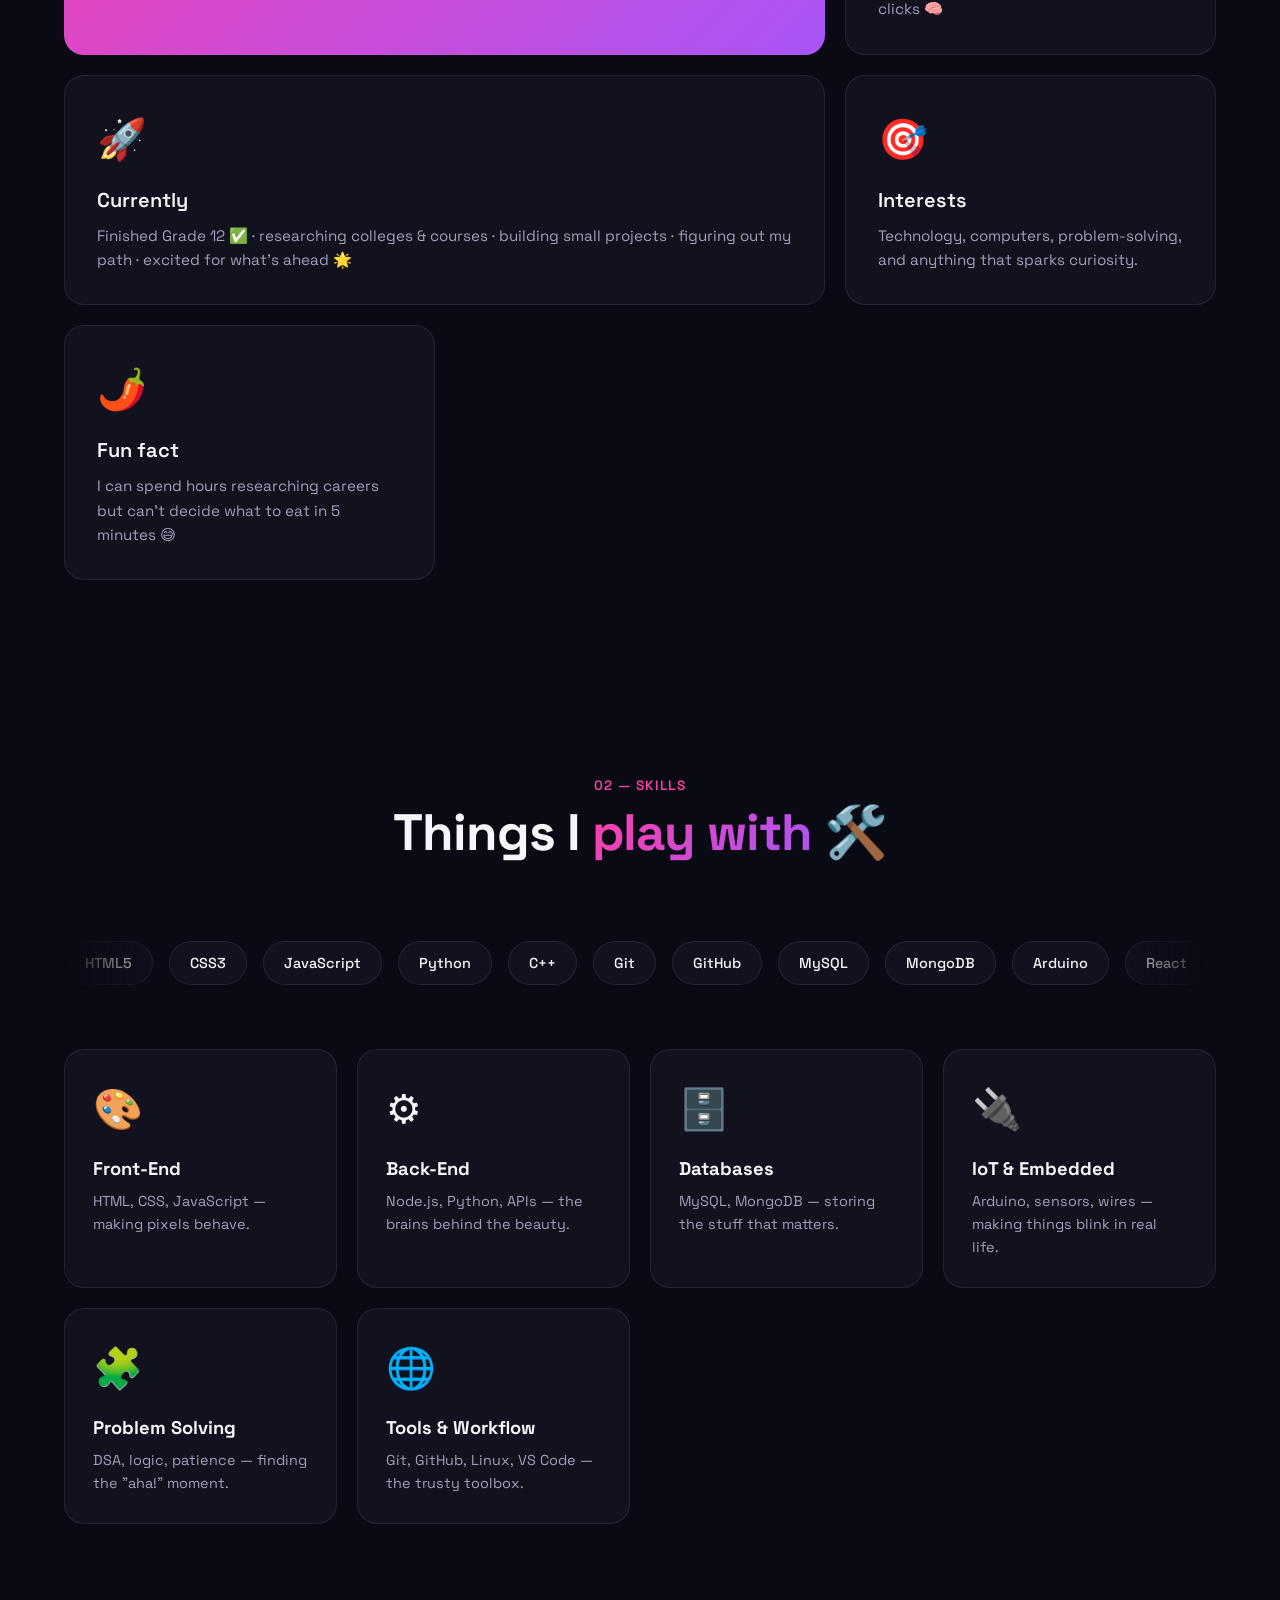
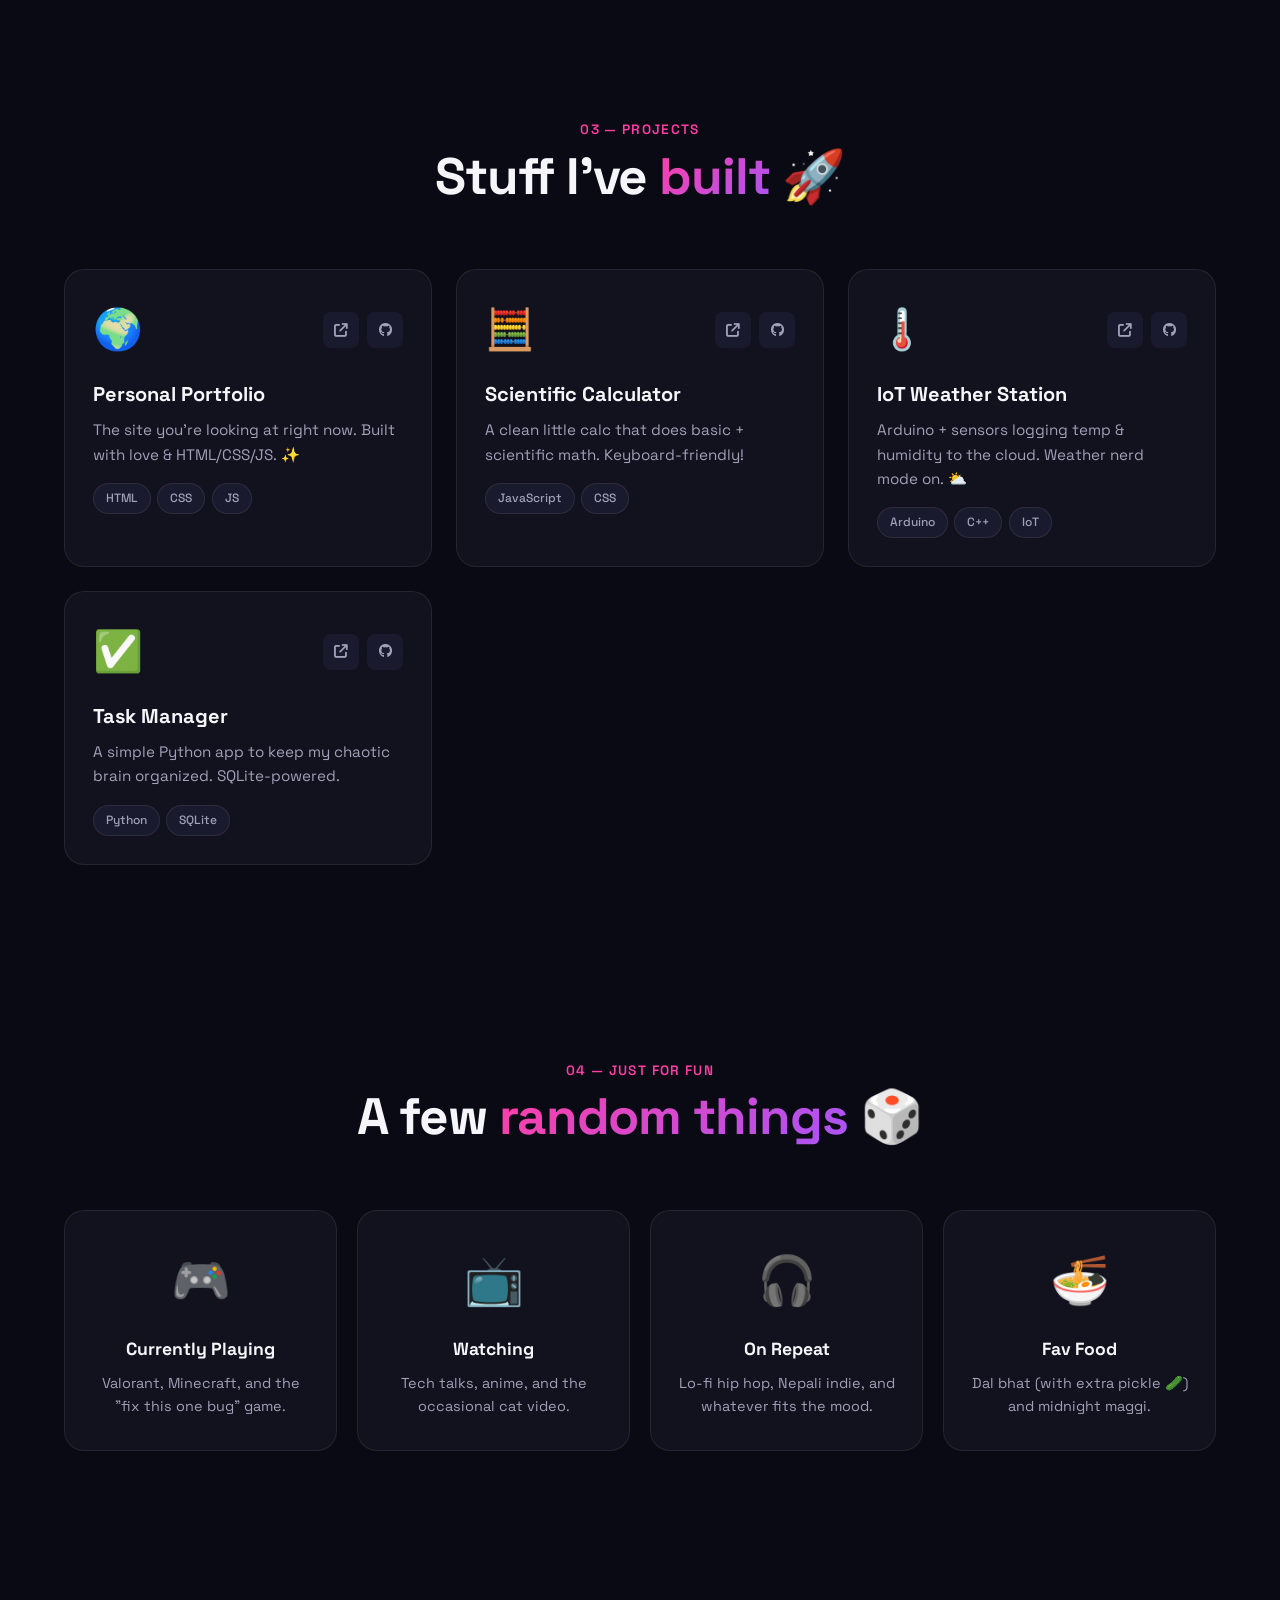
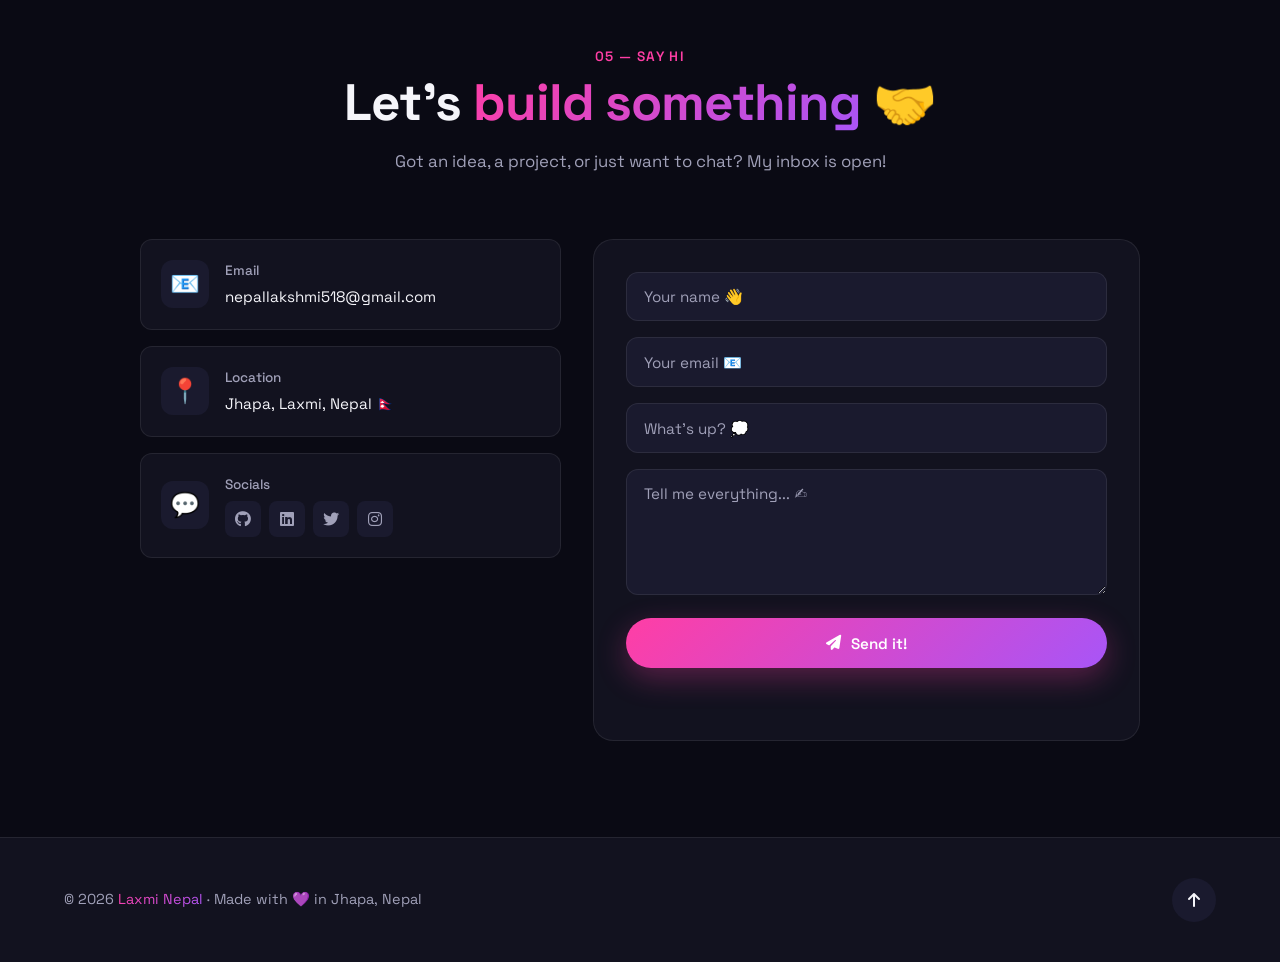
==== commit 592c3644: "first code" ====
--- a/index.html
+++ b/index.html
@@ -3,104 +3,135 @@
 <head>
     <meta charset="UTF-8" />
     <meta name="viewport" content="width=device-width, initial-scale=1.0" />
-    <title>Portfolio | Computer Engineering Student</title>
-    <meta name="description" content="Portfolio of a Computer Engineering student from Jhapa, Laxmi, Nepal." />
+    <title>Laxmi Nepal ⚡ Portfolio</title>
+    <meta name="description" content="Portfolio of Laxmi Nepal from Jhapa, Nepal — just finished Grade 12, exploring future study and career options." />
     <link rel="preconnect" href="https://fonts.googleapis.com" />
     <link rel="preconnect" href="https://fonts.gstatic.com" crossorigin />
-    <link href="https://fonts.googleapis.com/css2?family=Poppins:wght@300;400;500;600;700;800&family=Fira+Code:wght@400;500&display=swap" rel="stylesheet" />
+    <link href="https://fonts.googleapis.com/css2?family=Space+Grotesk:wght@400;500;600;700&family=Clash+Display:wght@600;700&display=swap" rel="stylesheet" />
     <link rel="stylesheet" href="https://cdnjs.cloudflare.com/ajax/libs/font-awesome/6.5.0/css/all.min.css" />
     <link rel="stylesheet" href="style.css" />
 </head>
 <body>
+    <div class="bg-gradient"></div>
+    <div class="floating-shapes">
+        <span class="shape s1">✦</span>
+        <span class="shape s2">●</span>
+        <span class="shape s3">▲</span>
+        <span class="shape s4">✦</span>
+        <span class="shape s5">◆</span>
+        <span class="shape s6">●</span>
+    </div>
+
     <header class="header" id="header">
         <nav class="nav container">
-            <a href="#home" class="nav-logo">&lt;Dev /&gt;</a>
+            <a href="#home" class="nav-logo">⚡ laxmi.exe</a>
             <ul class="nav-menu" id="nav-menu">
                 <li><a href="#home" class="nav-link active">Home</a></li>
                 <li><a href="#about" class="nav-link">About</a></li>
                 <li><a href="#skills" class="nav-link">Skills</a></li>
                 <li><a href="#projects" class="nav-link">Projects</a></li>
-                <li><a href="#education" class="nav-link">Education</a></li>
-                <li><a href="#contact" class="nav-link">Contact</a></li>
+                <li><a href="#fun" class="nav-link">Fun</a></li>
+                <li><a href="#contact" class="nav-link">Say Hi</a></li>
             </ul>
-            <div class="nav-toggle" id="nav-toggle">
+            <button class="nav-toggle" id="nav-toggle" aria-label="Toggle menu">
                 <i class="fas fa-bars"></i>
-            </div>
+            </button>
         </nav>
     </header>
 
     <main>
         <!-- HERO -->
         <section class="hero" id="home">
-            <div class="hero-container container">
-                <div class="hero-content">
-                    <p class="hero-greeting">Hello, I'm</p>
-                    <h1 class="hero-name">Laxmi <span>Nepal</span></h1>
-                    <h2 class="hero-title">Computer Engineering Student</h2>
-                    <p class="hero-tagline">Based in Jhapa, Laxmi, Nepal 🇳🇵</p>
-                    <p class="hero-description">
-                        Passionate about building software, solving real-world problems,
-                        and learning new technologies every day.
-                    </p>
-                    <div class="hero-buttons">
-                        <a href="#projects" class="btn btn-primary">
-                            <i class="fas fa-rocket"></i> View Projects
-                        </a>
-                        <a href="#contact" class="btn btn-outline">
-                            <i class="fas fa-envelope"></i> Contact Me
-                        </a>
-                    </div>
-                    <div class="hero-socials">
-                        <a href="https://github.com/laxminepal" target="_blank" rel="noopener" aria-label="GitHub"><i class="fab fa-github"></i></a>
-                        <a href="#" aria-label="LinkedIn"><i class="fab fa-linkedin"></i></a>
-                        <a href="#" aria-label="Twitter"><i class="fab fa-twitter"></i></a>
-                        <a href="#" aria-label="Instagram"><i class="fab fa-instagram"></i></a>
-                    </div>
-                </div>
-                <div class="hero-image">
-                    <div class="hero-blob"></div>
-                    <div class="hero-avatar">
-                        <i class="fas fa-user-graduate"></i>
-                    </div>
-                </div>
-            </div>
-            <a href="#about" class="hero-scroll">
-                <i class="fas fa-chevron-down"></i>
+            <div class="container hero-container">
+                <div class="hero-badge" data-reveal>
+                    <span class="dot"></span> Available for cool projects
+                </div>
+                <h1 class="hero-name" data-reveal>
+                    <span class="word">Hi,</span>
+                    <span class="word">I'm</span>
+                    <span class="word gradient">Laxmi</span>
+                    <span class="word gradient">Nepal</span>
+                    <span class="emoji">👋</span>
+                </h1>
+                <p class="hero-sub" data-reveal>
+                    I build <span class="hl-pink">fun</span>,
+                    <span class="hl-blue">fast</span> &
+                    <span class="hl-yellow">friendly</span> software ✨
+                </p>
+                <p class="hero-tag" data-reveal>
+                    🎓 Just finished Grade 12 · 📍 Jhapa, Nepal · 🔭 Exploring my future
+                </p>
+                <div class="hero-cta" data-reveal>
+                    <a href="#projects" class="btn btn-primary">
+                        <i class="fas fa-rocket"></i> See my work
+                    </a>
+                    <a href="#contact" class="btn btn-ghost">
+                        Let's talk <i class="fas fa-arrow-right"></i>
+                    </a>
+                </div>
+                <div class="hero-stats" data-reveal>
+                    <div class="stat">
+                        <div class="stat-num">∞</div>
+                        <div class="stat-label">Cups of chai</div>
+                    </div>
+                    <div class="stat">
+                        <div class="stat-num">10+</div>
+                        <div class="stat-label">Projects shipped</div>
+                    </div>
+                    <div class="stat">
+                        <div class="stat-num">24/7</div>
+                        <div class="stat-label">Debugging mode</div>
+                    </div>
+                </div>
+            </div>
+            <a href="#about" class="hero-scroll" aria-label="Scroll down">
+                <i class="fas fa-arrow-down"></i>
             </a>
         </section>
 
         <!-- ABOUT -->
         <section class="section about" id="about">
             <div class="container">
-                <h2 class="section-title" data-reveal>About <span>Me</span></h2>
-                <div class="about-grid">
-                    <div class="about-image" data-reveal>
-                        <div class="about-blob"></div>
-                        <div class="about-avatar">
-                            <i class="fas fa-laptop-code"></i>
-                        </div>
-                    </div>
-                    <div class="about-content" data-reveal>
-                        <h3>A passionate learner & builder</h3>
+                <div class="section-head" data-reveal>
+                    <span class="kicker">01 — About</span>
+                    <h2 class="section-title">A little bit <span class="gradient">about me</span> ✨</h2>
+                </div>
+                <div class="about-bento">
+                    <div class="bento bento-big" data-reveal>
+                        <div class="bento-emoji">🙋‍♀️</div>
+                        <h3>Who am I?</h3>
                         <p>
-                            I'm a Computer Engineering student with a strong interest in
-                            software development, problem solving, and emerging technologies.
-                            I enjoy turning ideas into functional, user-friendly applications.
+                            Hey! I'm <strong>Laxmi Nepal</strong> from Jhapa, Nepal 🇳🇵.
+                            I just wrapped up my <strong>Grade 12 examinations</strong> 🎓
+                            and now I'm on a fun adventure figuring out what's next —
+                            exploring future study paths and career options that
+                            actually excite me ✨
                         </p>
-                        <p>
-                            Currently based in <strong>Jhapa, Laxmi, Nepal</strong>, I'm
-                            constantly exploring new tools and frameworks to sharpen my skills
-                            and contribute to meaningful projects.
-                        </p>
-                        <div class="about-info">
-                            <div><i class="fas fa-graduation-cap"></i> Computer Engineering</div>
-                            <div><i class="fas fa-map-marker-alt"></i> Jhapa, Laxmi, Nepal</div>
-                            <div><i class="fas fa-flag"></i> Nepali</div>
-                            <div><i class="fas fa-check-circle"></i> Available for opportunities</div>
-                        </div>
-                        <a href="#" class="btn btn-primary">
-                            <i class="fas fa-download"></i> Download CV
-                        </a>
+                    </div>
+                    <div class="bento" data-reveal>
+                        <div class="bento-emoji">🔭</div>
+                        <h3>What's next?</h3>
+                        <p>Exploring study & career options — tech, engineering, design… open to it all!</p>
+                    </div>
+                    <div class="bento" data-reveal>
+                        <div class="bento-emoji">💡</div>
+                        <h3>What I love</h3>
+                        <p>Curiosity, learning new things, and that "aha!" moment when something finally clicks 🧠</p>
+                    </div>
+                    <div class="bento bento-wide" data-reveal>
+                        <div class="bento-emoji">🚀</div>
+                        <h3>Currently</h3>
+                        <p>Finished Grade 12 ✅ · researching colleges & courses · building small projects · figuring out my path · excited for what's ahead 🌟</p>
+                    </div>
+                    <div class="bento" data-reveal>
+                        <div class="bento-emoji">🎯</div>
+                        <h3>Interests</h3>
+                        <p>Technology, computers, problem-solving, and anything that sparks curiosity.</p>
+                    </div>
+                    <div class="bento" data-reveal>
+                        <div class="bento-emoji">🌶️</div>
+                        <h3>Fun fact</h3>
+                        <p>I can spend hours researching careers but can't decide what to eat in 5 minutes 😅</p>
                     </div>
                 </div>
             </div>
@@ -109,48 +140,73 @@
         <!-- SKILLS -->
         <section class="section skills" id="skills">
             <div class="container">
-                <h2 class="section-title" data-reveal>My <span>Skills</span></h2>
-                <p class="section-subtitle" data-reveal>Technologies and tools I work with</p>
+                <div class="section-head" data-reveal>
+                    <span class="kicker">02 — Skills</span>
+                    <h2 class="section-title">Things I <span class="gradient">play with</span> 🛠️</h2>
+                </div>
+                <div class="marquee">
+                    <div class="marquee-track">
+                        <span class="chip">HTML5</span>
+                        <span class="chip">CSS3</span>
+                        <span class="chip">JavaScript</span>
+                        <span class="chip">Python</span>
+                        <span class="chip">C++</span>
+                        <span class="chip">Git</span>
+                        <span class="chip">GitHub</span>
+                        <span class="chip">MySQL</span>
+                        <span class="chip">MongoDB</span>
+                        <span class="chip">Arduino</span>
+                        <span class="chip">React</span>
+                        <span class="chip">Node.js</span>
+                        <span class="chip">Linux</span>
+                        <span class="chip">VS Code</span>
+                        <!-- duplicate for seamless loop -->
+                        <span class="chip">HTML5</span>
+                        <span class="chip">CSS3</span>
+                        <span class="chip">JavaScript</span>
+                        <span class="chip">Python</span>
+                        <span class="chip">C++</span>
+                        <span class="chip">Git</span>
+                        <span class="chip">GitHub</span>
+                        <span class="chip">MySQL</span>
+                        <span class="chip">MongoDB</span>
+                        <span class="chip">Arduino</span>
+                        <span class="chip">React</span>
+                        <span class="chip">Node.js</span>
+                        <span class="chip">Linux</span>
+                        <span class="chip">VS Code</span>
+                    </div>
+                </div>
                 <div class="skills-grid">
                     <div class="skill-card" data-reveal>
-                        <i class="fab fa-html5"></i>
-                        <h3>HTML5</h3>
-                        <p>Semantic, accessible markup for modern web pages.</p>
-                    </div>
-                    <div class="skill-card" data-reveal>
-                        <i class="fab fa-css3-alt"></i>
-                        <h3>CSS3</h3>
-                        <p>Responsive layouts, animations, and modern UI design.</p>
-                    </div>
-                    <div class="skill-card" data-reveal>
-                        <i class="fab fa-js"></i>
-                        <h3>JavaScript</h3>
-                        <p>Interactive, dynamic front-end functionality.</p>
-                    </div>
-                    <div class="skill-card" data-reveal>
-                        <i class="fab fa-python"></i>
-                        <h3>Python</h3>
-                        <p>Scripting, automation, and problem solving.</p>
-                    </div>
-                    <div class="skill-card" data-reveal>
-                        <i class="fas fa-code"></i>
-                        <h3>C / C++</h3>
-                        <p>Strong foundation in programming and DSA.</p>
-                    </div>
-                    <div class="skill-card" data-reveal>
-                        <i class="fab fa-git-alt"></i>
-                        <h3>Git & GitHub</h3>
-                        <p>Version control and collaborative development.</p>
-                    </div>
-                    <div class="skill-card" data-reveal>
-                        <i class="fas fa-database"></i>
+                        <div class="skill-emoji">🎨</div>
+                        <h3>Front-End</h3>
+                        <p>HTML, CSS, JavaScript — making pixels behave.</p>
+                    </div>
+                    <div class="skill-card" data-reveal>
+                        <div class="skill-emoji">⚙️</div>
+                        <h3>Back-End</h3>
+                        <p>Node.js, Python, APIs — the brains behind the beauty.</p>
+                    </div>
+                    <div class="skill-card" data-reveal>
+                        <div class="skill-emoji">🗄️</div>
                         <h3>Databases</h3>
-                        <p>MySQL, MongoDB basics for data management.</p>
-                    </div>
-                    <div class="skill-card" data-reveal>
-                        <i class="fas fa-microchip"></i>
-                        <h3>Embedded</h3>
-                        <p>Arduino, sensors, and basic IoT projects.</p>
+                        <p>MySQL, MongoDB — storing the stuff that matters.</p>
+                    </div>
+                    <div class="skill-card" data-reveal>
+                        <div class="skill-emoji">🔌</div>
+                        <h3>IoT & Embedded</h3>
+                        <p>Arduino, sensors, wires — making things blink in real life.</p>
+                    </div>
+                    <div class="skill-card" data-reveal>
+                        <div class="skill-emoji">🧩</div>
+                        <h3>Problem Solving</h3>
+                        <p>DSA, logic, patience — finding the "aha!" moment.</p>
+                    </div>
+                    <div class="skill-card" data-reveal>
+                        <div class="skill-emoji">🌐</div>
+                        <h3>Tools & Workflow</h3>
+                        <p>Git, GitHub, Linux, VS Code — the trusty toolbox.</p>
                     </div>
                 </div>
             </div>
@@ -159,108 +215,98 @@
         <!-- PROJECTS -->
         <section class="section projects" id="projects">
             <div class="container">
-                <h2 class="section-title" data-reveal>My <span>Projects</span></h2>
-                <p class="section-subtitle" data-reveal>A few things I've built recently</p>
+                <div class="section-head" data-reveal>
+                    <span class="kicker">03 — Projects</span>
+                    <h2 class="section-title">Stuff I've <span class="gradient">built</span> 🚀</h2>
+                </div>
                 <div class="projects-grid">
                     <article class="project-card" data-reveal>
-                        <div class="project-image">
-                            <i class="fas fa-globe"></i>
-                        </div>
-                        <div class="project-content">
-                            <h3>Personal Portfolio Website</h3>
-                            <p>A responsive personal portfolio built with HTML, CSS, and JavaScript to showcase my work and skills.</p>
-                            <div class="project-tags">
-                                <span>HTML</span><span>CSS</span><span>JS</span>
-                            </div>
-                            <div class="project-links">
-                                <a href="#"><i class="fas fa-external-link-alt"></i> Live</a>
-                                <a href="#"><i class="fab fa-github"></i> Code</a>
-                            </div>
+                        <div class="project-top">
+                            <span class="project-emoji">🌍</span>
+                            <div class="project-links-mini">
+                                <a href="#" aria-label="Live"><i class="fas fa-arrow-up-right-from-square"></i></a>
+                                <a href="https://github.com/laxminepall" target="_blank" rel="noopener" aria-label="Code"><i class="fab fa-github"></i></a>
+                            </div>
+                        </div>
+                        <h3>Personal Portfolio</h3>
+                        <p>The site you're looking at right now. Built with love & HTML/CSS/JS. ✨</p>
+                        <div class="project-tags">
+                            <span>HTML</span><span>CSS</span><span>JS</span>
                         </div>
                     </article>
                     <article class="project-card" data-reveal>
-                        <div class="project-image">
-                            <i class="fas fa-calculator"></i>
-                        </div>
-                        <div class="project-content">
-                            <h3>Scientific Calculator</h3>
-                            <p>A clean calculator app supporting basic and scientific operations with a modern UI.</p>
-                            <div class="project-tags">
-                                <span>JavaScript</span><span>CSS</span>
-                            </div>
-                            <div class="project-links">
-                                <a href="#"><i class="fas fa-external-link-alt"></i> Live</a>
-                                <a href="#"><i class="fab fa-github"></i> Code</a>
-                            </div>
+                        <div class="project-top">
+                            <span class="project-emoji">🧮</span>
+                            <div class="project-links-mini">
+                                <a href="#" aria-label="Live"><i class="fas fa-arrow-up-right-from-square"></i></a>
+                                <a href="https://github.com/laxminepall" target="_blank" rel="noopener" aria-label="Code"><i class="fab fa-github"></i></a>
+                            </div>
+                        </div>
+                        <h3>Scientific Calculator</h3>
+                        <p>A clean little calc that does basic + scientific math. Keyboard-friendly!</p>
+                        <div class="project-tags">
+                            <span>JavaScript</span><span>CSS</span>
                         </div>
                     </article>
                     <article class="project-card" data-reveal>
-                        <div class="project-image">
-                            <i class="fas fa-temperature-high"></i>
-                        </div>
-                        <div class="project-content">
-                            <h3>IoT Weather Station</h3>
-                            <p>An Arduino-based weather monitoring system that logs temperature and humidity to the cloud.</p>
-                            <div class="project-tags">
-                                <span>Arduino</span><span>C++</span><span>IoT</span>
-                            </div>
-                            <div class="project-links">
-                                <a href="#"><i class="fas fa-external-link-alt"></i> Live</a>
-                                <a href="#"><i class="fab fa-github"></i> Code</a>
-                            </div>
+                        <div class="project-top">
+                            <span class="project-emoji">🌡️</span>
+                            <div class="project-links-mini">
+                                <a href="#" aria-label="Live"><i class="fas fa-arrow-up-right-from-square"></i></a>
+                                <a href="https://github.com/laxminepall" target="_blank" rel="noopener" aria-label="Code"><i class="fab fa-github"></i></a>
+                            </div>
+                        </div>
+                        <h3>IoT Weather Station</h3>
+                        <p>Arduino + sensors logging temp & humidity to the cloud. Weather nerd mode on. ⛅</p>
+                        <div class="project-tags">
+                            <span>Arduino</span><span>C++</span><span>IoT</span>
                         </div>
                     </article>
                     <article class="project-card" data-reveal>
-                        <div class="project-image">
-                            <i class="fas fa-tasks"></i>
-                        </div>
-                        <div class="project-content">
-                            <h3>Task Manager App</h3>
-                            <p>A simple task manager built with Python and a local database to track daily tasks.</p>
-                            <div class="project-tags">
-                                <span>Python</span><span>SQLite</span>
-                            </div>
-                            <div class="project-links">
-                                <a href="#"><i class="fas fa-external-link-alt"></i> Live</a>
-                                <a href="#"><i class="fab fa-github"></i> Code</a>
-                            </div>
+                        <div class="project-top">
+                            <span class="project-emoji">✅</span>
+                            <div class="project-links-mini">
+                                <a href="#" aria-label="Live"><i class="fas fa-arrow-up-right-from-square"></i></a>
+                                <a href="https://github.com/laxminepall" target="_blank" rel="noopener" aria-label="Code"><i class="fab fa-github"></i></a>
+                            </div>
+                        </div>
+                        <h3>Task Manager</h3>
+                        <p>A simple Python app to keep my chaotic brain organized. SQLite-powered.</p>
+                        <div class="project-tags">
+                            <span>Python</span><span>SQLite</span>
                         </div>
                     </article>
                 </div>
             </div>
         </section>
 
-        <!-- EDUCATION -->
-        <section class="section education" id="education">
-            <div class="container">
-                <h2 class="section-title" data-reveal>My <span>Education</span></h2>
-                <div class="timeline">
-                    <div class="timeline-item" data-reveal>
-                        <div class="timeline-dot"></div>
-                        <div class="timeline-content">
-                            <span class="timeline-date">2022 - Present</span>
-                            <h3>Bachelor in Computer Engineering</h3>
-                            <h4>Your University Name</h4>
-                            <p>Studying core computer engineering subjects including programming, data structures, computer architecture, and electronics.</p>
-                        </div>
-                    </div>
-                    <div class="timeline-item" data-reveal>
-                        <div class="timeline-dot"></div>
-                        <div class="timeline-content">
-                            <span class="timeline-date">2020 - 2022</span>
-                            <h3>Higher Secondary (+2) — Science</h3>
-                            <h4>Your College, Jhapa</h4>
-                            <p>Completed higher secondary education with a focus on mathematics, physics, and computer science.</p>
-                        </div>
-                    </div>
-                    <div class="timeline-item" data-reveal>
-                        <div class="timeline-dot"></div>
-                        <div class="timeline-content">
-                            <span class="timeline-date">2019 - 2020</span>
-                            <h3>Secondary Education (SEE)</h3>
-                            <h4>Your School, Laxmi, Jhapa</h4>
-                            <p>Completed secondary school education with strong academic performance.</p>
-                        </div>
+        <!-- FUN -->
+        <section class="section fun" id="fun">
+            <div class="container">
+                <div class="section-head" data-reveal>
+                    <span class="kicker">04 — Just for fun</span>
+                    <h2 class="section-title">A few <span class="gradient">random things</span> 🎲</h2>
+                </div>
+                <div class="fun-grid">
+                    <div class="fun-card" data-reveal>
+                        <div class="fun-emoji">🎮</div>
+                        <h3>Currently Playing</h3>
+                        <p>Valorant, Minecraft, and the "fix this one bug" game.</p>
+                    </div>
+                    <div class="fun-card" data-reveal>
+                        <div class="fun-emoji">📺</div>
+                        <h3>Watching</h3>
+                        <p>Tech talks, anime, and the occasional cat video.</p>
+                    </div>
+                    <div class="fun-card" data-reveal>
+                        <div class="fun-emoji">🎧</div>
+                        <h3>On Repeat</h3>
+                        <p>Lo-fi hip hop, Nepali indie, and whatever fits the mood.</p>
+                    </div>
+                    <div class="fun-card" data-reveal>
+                        <div class="fun-emoji">🍜</div>
+                        <h3>Fav Food</h3>
+                        <p>Dal bhat (with extra pickle 🥒) and midnight maggi.</p>
                     </div>
                 </div>
             </div>
@@ -269,47 +315,55 @@
         <!-- CONTACT -->
         <section class="section contact" id="contact">
             <div class="container">
-                <h2 class="section-title" data-reveal>Contact <span>Me</span></h2>
-                <p class="section-subtitle" data-reveal>Let's get in touch — I'm always open to opportunities and collaborations.</p>
+                <div class="section-head" data-reveal>
+                    <span class="kicker">05 — Say hi</span>
+                    <h2 class="section-title">Let's <span class="gradient">build something</span> 🤝</h2>
+                    <p class="section-sub">Got an idea, a project, or just want to chat? My inbox is open!</p>
+                </div>
                 <div class="contact-grid">
                     <div class="contact-info" data-reveal>
                         <div class="contact-item">
-                            <i class="fas fa-envelope"></i>
+                            <div class="contact-icon">📧</div>
                             <div>
                                 <h4>Email</h4>
-                                <p>your.email@example.com</p>
+                                <p>nepallakshmi518@gmail.com</p>
                             </div>
                         </div>
                         <div class="contact-item">
-                            <i class="fas fa-map-marker-alt"></i>
+                            <div class="contact-icon">📍</div>
                             <div>
                                 <h4>Location</h4>
-                                <p>Jhapa, Laxmi, Nepal</p>
+                                <p>Jhapa, Laxmi, Nepal 🇳🇵</p>
                             </div>
                         </div>
                         <div class="contact-item">
-                            <i class="fas fa-phone"></i>
+                            <div class="contact-icon">💬</div>
                             <div>
-                                <h4>Phone</h4>
-                                <p>+977-98XXXXXXXX</p>
+                                <h4>Socials</h4>
+                                <div class="social-links">
+                                    <a href="https://github.com/laxminepall" target="_blank" rel="noopener" aria-label="GitHub"><i class="fab fa-github"></i></a>
+                                    <a href="#" aria-label="LinkedIn"><i class="fab fa-linkedin"></i></a>
+                                    <a href="#" aria-label="Twitter"><i class="fab fa-twitter"></i></a>
+                                    <a href="#" aria-label="Instagram"><i class="fab fa-instagram"></i></a>
+                                </div>
                             </div>
                         </div>
                     </div>
                     <form class="contact-form" id="contact-form" data-reveal>
                         <div class="form-group">
-                            <input type="text" name="name" placeholder="Your Name" required />
+                            <input type="text" name="name" placeholder="Your name 👋" required />
                         </div>
                         <div class="form-group">
-                            <input type="email" name="email" placeholder="Your Email" required />
+                            <input type="email" name="email" placeholder="Your email 📧" required />
                         </div>
                         <div class="form-group">
-                            <input type="text" name="subject" placeholder="Subject" required />
+                            <input type="text" name="subject" placeholder="What's up? 💭" required />
                         </div>
                         <div class="form-group">
-                            <textarea name="message" rows="5" placeholder="Your Message" required></textarea>
+                            <textarea name="message" rows="5" placeholder="Tell me everything... ✍️" required></textarea>
                         </div>
                         <button type="submit" class="btn btn-primary">
-                            <i class="fas fa-paper-plane"></i> Send Message
+                            <i class="fas fa-paper-plane"></i> Send it!
                         </button>
                         <p class="form-status" id="form-status"></p>
                     </form>
@@ -320,13 +374,10 @@
 
     <footer class="footer">
         <div class="container">
-            <p>&copy; <span id="year"></span> Laxmi Nepal. Built with ❤️ in Jhapa, Nepal.</p>
-            <div class="footer-socials">
-                <a href="https://github.com/laxminepal" target="_blank" rel="noopener" aria-label="GitHub"><i class="fab fa-github"></i></a>
-                <a href="#" aria-label="LinkedIn"><i class="fab fa-linkedin"></i></a>
-                <a href="#" aria-label="Twitter"><i class="fab fa-twitter"></i></a>
-                <a href="#" aria-label="Instagram"><i class="fab fa-instagram"></i></a>
-            </div>
+            <p>© <span id="year"></span> <span class="gradient">Laxmi Nepal</span> · Made with 💜 in Jhapa, Nepal</p>
+            <a href="#home" class="back-top" aria-label="Back to top">
+                <i class="fas fa-arrow-up"></i>
+            </a>
         </div>
     </footer>
 
--- a/style.css
+++ b/style.css
@@ -1,5 +1,5 @@
 /* ============================================
-   PORTFOLIO STYLES
+   FUN PORTFOLIO STYLES — Laxmi Nepal ⚡
    ============================================ */
 
 * {
@@ -9,20 +9,28 @@
 }
 
 :root {
-    --primary: #6366f1;
-    --primary-dark: #4f46e5;
-    --primary-light: #818cf8;
-    --secondary: #ec4899;
-    --bg: #ffffff;
-    --bg-alt: #f8fafc;
-    --text: #1e293b;
-    --text-muted: #64748b;
-    --border: #e2e8f0;
-    --card: #ffffff;
-    --shadow: 0 10px 30px rgba(0, 0, 0, 0.08);
-    --shadow-hover: 0 20px 40px rgba(0, 0, 0, 0.12);
-    --gradient: linear-gradient(135deg, #6366f1 0%, #ec4899 100%);
-    --transition: all 0.3s ease;
+    --bg: #0a0a14;
+    --bg-2: #12121f;
+    --bg-3: #1a1a2e;
+    --text: #f5f5fa;
+    --text-dim: #a0a0b8;
+    --border: rgba(255, 255, 255, 0.08);
+
+    --pink: #ff3ea5;
+    --blue: #3eaaff;
+    --yellow: #ffd93d;
+    --green: #6effc1;
+    --purple: #a855f7;
+    --orange: #ff8c42;
+
+    --grad-1: linear-gradient(135deg, #ff3ea5 0%, #a855f7 100%);
+    --grad-2: linear-gradient(135deg, #3eaaff 0%, #6effc1 100%);
+    --grad-3: linear-gradient(135deg, #ffd93d 0%, #ff8c42 100%);
+    --grad-rainbow: linear-gradient(90deg, #ff3ea5, #a855f7, #3eaaff, #6effc1, #ffd93d);
+
+    --radius: 20px;
+    --radius-sm: 12px;
+    --transition: all 0.3s cubic-bezier(0.4, 0, 0.2, 1);
 }
 
 html {
@@ -31,11 +39,12 @@
 }
 
 body {
-    font-family: 'Poppins', sans-serif;
+    font-family: 'Space Grotesk', system-ui, sans-serif;
     background: var(--bg);
     color: var(--text);
     line-height: 1.6;
     overflow-x: hidden;
+    cursor: default;
 }
 
 .container {
@@ -51,6 +60,57 @@
 
 ul {
     list-style: none;
+}
+
+::selection {
+    background: var(--pink);
+    color: white;
+}
+
+/* ============================================
+   ANIMATED BACKGROUND
+   ============================================ */
+.bg-gradient {
+    position: fixed;
+    inset: 0;
+    background:
+        radial-gradient(ellipse at top left, rgba(255, 62, 165, 0.15), transparent 50%),
+        radial-gradient(ellipse at bottom right, rgba(62, 170, 255, 0.15), transparent 50%),
+        radial-gradient(ellipse at center, rgba(168, 85, 247, 0.1), transparent 70%);
+    z-index: -2;
+    animation: bgShift 20s ease-in-out infinite;
+}
+
+@keyframes bgShift {
+    0%, 100% { transform: scale(1) rotate(0deg); }
+    50% { transform: scale(1.1) rotate(2deg); }
+}
+
+.floating-shapes {
+    position: fixed;
+    inset: 0;
+    pointer-events: none;
+    z-index: -1;
+    overflow: hidden;
+}
+
+.shape {
+    position: absolute;
+    font-size: 2rem;
+    opacity: 0.15;
+    animation: float 20s linear infinite;
+}
+
+.shape.s1 { left: 10%; animation-delay: 0s; color: var(--pink); }
+.shape.s2 { left: 30%; animation-delay: 3s; color: var(--blue); }
+.shape.s3 { left: 50%; animation-delay: 6s; color: var(--yellow); }
+.shape.s4 { left: 70%; animation-delay: 9s; color: var(--green); }
+.shape.s5 { left: 85%; animation-delay: 12s; color: var(--purple); }
+.shape.s6 { left: 20%; animation-delay: 15s; color: var(--orange); }
+
+@keyframes float {
+    0% { transform: translateY(100vh) rotate(0deg); }
+    100% { transform: translateY(-100px) rotate(360deg); }
 }
 
 /* ============================================
@@ -61,11 +121,10 @@
     top: 0;
     left: 0;
     width: 100%;
-    background: rgba(255, 255, 255, 0.95);
-    backdrop-filter: blur(10px);
+    background: rgba(10, 10, 20, 0.7);
+    backdrop-filter: blur(20px);
+    border-bottom: 1px solid var(--border);
     z-index: 1000;
-    box-shadow: 0 2px 10px rgba(0, 0, 0, 0.05);
-    transition: var(--transition);
 }
 
 .nav {
@@ -76,219 +135,261 @@
 }
 
 .nav-logo {
-    font-family: 'Fira Code', monospace;
-    font-size: 1.5rem;
     font-weight: 700;
-    background: var(--gradient);
+    font-size: 1.3rem;
+    color: var(--text);
+    transition: var(--transition);
+}
+
+.nav-logo:hover {
+    color: var(--pink);
+    transform: rotate(-3deg) scale(1.05);
+}
+
+.nav-menu {
+    display: flex;
+    gap: 2rem;
+    align-items: center;
+}
+
+.nav-link {
+    color: var(--text-dim);
+    font-weight: 500;
+    position: relative;
+    transition: var(--transition);
+    padding: 0.5rem 0;
+}
+
+.nav-link::after {
+    content: '';
+    position: absolute;
+    bottom: 0;
+    left: 0;
+    width: 0;
+    height: 2px;
+    background: var(--grad-1);
+    transition: var(--transition);
+}
+
+.nav-link:hover,
+.nav-link.active {
+    color: var(--text);
+}
+
+.nav-link:hover::after,
+.nav-link.active::after {
+    width: 100%;
+}
+
+.nav-toggle {
+    display: none;
+    background: transparent;
+    border: 1px solid var(--border);
+    color: var(--text);
+    width: 44px;
+    height: 44px;
+    border-radius: 10px;
+    cursor: pointer;
+    font-size: 1.2rem;
+}
+
+/* ============================================
+   BUTTONS
+   ============================================ */
+.btn {
+    display: inline-flex;
+    align-items: center;
+    gap: 0.6rem;
+    padding: 0.95rem 1.75rem;
+    border-radius: 100px;
+    font-weight: 600;
+    font-size: 0.95rem;
+    transition: var(--transition);
+    cursor: pointer;
+    border: none;
+    font-family: inherit;
+    position: relative;
+    overflow: hidden;
+}
+
+.btn-primary {
+    background: var(--grad-1);
+    color: white;
+    box-shadow: 0 10px 30px rgba(255, 62, 165, 0.3);
+}
+
+.btn-primary::before {
+    content: '';
+    position: absolute;
+    inset: 0;
+    background: var(--grad-2);
+    opacity: 0;
+    transition: var(--transition);
+}
+
+.btn-primary > * {
+    position: relative;
+    z-index: 1;
+}
+
+.btn-primary:hover {
+    transform: translateY(-3px) scale(1.02);
+    box-shadow: 0 15px 40px rgba(255, 62, 165, 0.4);
+}
+
+.btn-primary:hover::before {
+    opacity: 1;
+}
+
+.btn-ghost {
+    background: transparent;
+    color: var(--text);
+    border: 1px solid var(--border);
+}
+
+.btn-ghost:hover {
+    background: var(--bg-3);
+    border-color: var(--blue);
+    color: var(--blue);
+    transform: translateY(-3px);
+}
+
+/* ============================================
+   HERO
+   ============================================ */
+.hero {
+    min-height: 100vh;
+    display: flex;
+    align-items: center;
+    justify-content: center;
+    padding: 8rem 0 4rem;
+    position: relative;
+}
+
+.hero-container {
+    text-align: center;
+    max-width: 900px;
+}
+
+.hero-badge {
+    display: inline-flex;
+    align-items: center;
+    gap: 0.5rem;
+    padding: 0.5rem 1rem;
+    background: var(--bg-2);
+    border: 1px solid var(--border);
+    border-radius: 100px;
+    font-size: 0.85rem;
+    margin-bottom: 2rem;
+    animation: fadeInUp 0.6s ease;
+}
+
+.hero-badge .dot {
+    width: 8px;
+    height: 8px;
+    background: var(--green);
+    border-radius: 50%;
+    box-shadow: 0 0 10px var(--green);
+    animation: pulse 2s infinite;
+}
+
+@keyframes pulse {
+    0%, 100% { opacity: 1; }
+    50% { opacity: 0.5; }
+}
+
+.hero-name {
+    font-size: clamp(3rem, 9vw, 7rem);
+    font-weight: 700;
+    line-height: 0.95;
+    margin-bottom: 1.5rem;
+    letter-spacing: -0.03em;
+    font-family: 'Clash Display', 'Space Grotesk', sans-serif;
+}
+
+.hero-name .word {
+    display: inline-block;
+    margin-right: 0.3em;
+    animation: fadeInUp 0.8s ease backwards;
+}
+
+.hero-name .word:nth-child(1) { animation-delay: 0.1s; }
+.hero-name .word:nth-child(2) { animation-delay: 0.2s; }
+.hero-name .word:nth-child(3) { animation-delay: 0.3s; }
+.hero-name .word:nth-child(4) { animation-delay: 0.4s; }
+.hero-name .emoji {
+    display: inline-block;
+    animation: wave 2s ease-in-out infinite;
+    animation-delay: 1s;
+    margin-left: 0.2em;
+}
+
+@keyframes wave {
+    0%, 100% { transform: rotate(0deg); }
+    25% { transform: rotate(20deg); }
+    75% { transform: rotate(-15deg); }
+}
+
+.gradient {
+    background: var(--grad-1);
     -webkit-background-clip: text;
     -webkit-text-fill-color: transparent;
     background-clip: text;
 }
 
-.nav-menu {
+.hero-sub {
+    font-size: clamp(1.2rem, 3vw, 1.8rem);
+    margin-bottom: 1rem;
+    color: var(--text);
+    animation: fadeInUp 0.8s ease 0.5s backwards;
+}
+
+.hl-pink { color: var(--pink); font-weight: 600; }
+.hl-blue { color: var(--blue); font-weight: 600; }
+.hl-yellow { color: var(--yellow); font-weight: 600; }
+
+.hero-tag {
+    color: var(--text-dim);
+    margin-bottom: 2.5rem;
+    font-size: 1rem;
+    animation: fadeInUp 0.8s ease 0.6s backwards;
+}
+
+.hero-cta {
+    display: flex;
+    gap: 1rem;
+    justify-content: center;
+    flex-wrap: wrap;
+    margin-bottom: 4rem;
+    animation: fadeInUp 0.8s ease 0.7s backwards;
+}
+
+.hero-stats {
     display: flex;
     gap: 2rem;
-}
-
-.nav-link {
-    font-weight: 500;
-    color: var(--text);
-    position: relative;
-    transition: var(--transition);
-}
-
-.nav-link::after {
-    content: '';
-    position: absolute;
-    bottom: -5px;
-    left: 0;
-    width: 0;
-    height: 2px;
-    background: var(--gradient);
-    transition: var(--transition);
-}
-
-.nav-link:hover,
-.nav-link.active {
-    color: var(--primary);
-}
-
-.nav-link:hover::after,
-.nav-link.active::after {
-    width: 100%;
-}
-
-.nav-toggle {
-    display: none;
-    font-size: 1.5rem;
-    cursor: pointer;
-    color: var(--text);
-}
-
-/* ============================================
-   BUTTONS
-   ============================================ */
-.btn {
-    display: inline-flex;
-    align-items: center;
-    gap: 0.5rem;
-    padding: 0.85rem 1.75rem;
-    border-radius: 50px;
-    font-weight: 600;
-    font-size: 0.95rem;
-    transition: var(--transition);
-    cursor: pointer;
-    border: none;
-    font-family: inherit;
-}
-
-.btn-primary {
-    background: var(--gradient);
-    color: white;
-    box-shadow: 0 5px 15px rgba(99, 102, 241, 0.3);
-}
-
-.btn-primary:hover {
-    transform: translateY(-3px);
-    box-shadow: 0 10px 25px rgba(99, 102, 241, 0.4);
-}
-
-.btn-outline {
-    background: transparent;
-    color: var(--primary);
-    border: 2px solid var(--primary);
-}
-
-.btn-outline:hover {
-    background: var(--primary);
-    color: white;
-    transform: translateY(-3px);
-}
-
-/* ============================================
-   HERO
-   ============================================ */
-.hero {
-    min-height: 100vh;
-    display: flex;
-    align-items: center;
     justify-content: center;
-    padding: 6rem 0 2rem;
-    background: linear-gradient(135deg, #f8fafc 0%, #e0e7ff 50%, #fce7f3 100%);
-    position: relative;
-    overflow: hidden;
-}
-
-.hero-container {
-    display: grid;
-    grid-template-columns: 1.2fr 1fr;
-    align-items: center;
-    gap: 3rem;
-}
-
-.hero-greeting {
-    font-size: 1.1rem;
-    color: var(--primary);
-    font-weight: 500;
-    margin-bottom: 0.5rem;
-}
-
-.hero-name {
-    font-size: clamp(2.5rem, 6vw, 4.5rem);
-    font-weight: 800;
-    line-height: 1.1;
-    margin-bottom: 0.5rem;
-}
-
-.hero-name span {
-    background: var(--gradient);
+    flex-wrap: wrap;
+    animation: fadeInUp 0.8s ease 0.8s backwards;
+}
+
+.stat {
+    text-align: center;
+}
+
+.stat-num {
+    font-size: 2rem;
+    font-weight: 700;
+    background: var(--grad-2);
     -webkit-background-clip: text;
     -webkit-text-fill-color: transparent;
     background-clip: text;
-}
-
-.hero-title {
-    font-size: clamp(1.2rem, 3vw, 1.8rem);
-    color: var(--text-muted);
-    font-weight: 500;
-    margin-bottom: 0.5rem;
-}
-
-.hero-tagline {
-    font-size: 1rem;
-    color: var(--text-muted);
-    margin-bottom: 1rem;
-}
-
-.hero-description {
-    color: var(--text-muted);
-    margin-bottom: 2rem;
-    max-width: 500px;
-}
-
-.hero-buttons {
-    display: flex;
-    gap: 1rem;
-    margin-bottom: 2rem;
-    flex-wrap: wrap;
-}
-
-.hero-socials {
-    display: flex;
-    gap: 1rem;
-}
-
-.hero-socials a {
-    width: 45px;
-    height: 45px;
-    display: flex;
-    align-items: center;
-    justify-content: center;
-    background: white;
-    border-radius: 50%;
-    color: var(--primary);
-    box-shadow: var(--shadow);
-    transition: var(--transition);
-    font-size: 1.1rem;
-}
-
-.hero-socials a:hover {
-    transform: translateY(-5px) rotate(360deg);
-    background: var(--gradient);
-    color: white;
-}
-
-.hero-image {
-    position: relative;
-    display: flex;
-    justify-content: center;
-    align-items: center;
-}
-
-.hero-blob {
-    position: absolute;
-    width: 380px;
-    height: 380px;
-    background: var(--gradient);
-    border-radius: 50%;
-    filter: blur(20px);
-    opacity: 0.3;
-    animation: blob 8s ease-in-out infinite;
-}
-
-.hero-avatar {
-    width: 300px;
-    height: 300px;
-    background: var(--gradient);
-    border-radius: 50%;
-    display: flex;
-    align-items: center;
-    justify-content: center;
-    color: white;
-    font-size: 8rem;
-    box-shadow: 0 20px 50px rgba(99, 102, 241, 0.3);
-    position: relative;
-    z-index: 1;
+    line-height: 1;
+}
+
+.stat-label {
+    font-size: 0.8rem;
+    color: var(--text-dim);
+    margin-top: 0.25rem;
 }
 
 .hero-scroll {
@@ -296,19 +397,19 @@
     bottom: 30px;
     left: 50%;
     transform: translateX(-50%);
-    color: var(--primary);
-    font-size: 1.5rem;
+    color: var(--text-dim);
+    font-size: 1.2rem;
     animation: bounce 2s infinite;
-}
-
-@keyframes blob {
-    0%, 100% { transform: scale(1) rotate(0deg); }
-    50% { transform: scale(1.1) rotate(20deg); }
 }
 
 @keyframes bounce {
     0%, 100% { transform: translateX(-50%) translateY(0); }
-    50% { transform: translateX(-50%) translateY(-15px); }
+    50% { transform: translateX(-50%) translateY(-10px); }
+}
+
+@keyframes fadeInUp {
+    from { opacity: 0; transform: translateY(30px); }
+    to { opacity: 1; transform: translateY(0); }
 }
 
 /* ============================================
@@ -316,423 +417,458 @@
    ============================================ */
 .section {
     padding: 6rem 0;
+    position: relative;
+}
+
+.section-head {
+    text-align: center;
+    margin-bottom: 4rem;
+}
+
+.kicker {
+    display: inline-block;
+    color: var(--pink);
+    font-weight: 600;
+    font-size: 0.85rem;
+    letter-spacing: 0.1em;
+    text-transform: uppercase;
+    margin-bottom: 0.5rem;
 }
 
 .section-title {
-    font-size: clamp(2rem, 4vw, 2.8rem);
+    font-size: clamp(2rem, 5vw, 3.2rem);
     font-weight: 700;
-    text-align: center;
-    margin-bottom: 1rem;
-}
-
-.section-title span {
-    background: var(--gradient);
-    -webkit-background-clip: text;
-    -webkit-text-fill-color: transparent;
-    background-clip: text;
-}
-
-.section-subtitle {
-    text-align: center;
-    color: var(--text-muted);
-    margin-bottom: 4rem;
+    line-height: 1.1;
+    letter-spacing: -0.02em;
+    font-family: 'Clash Display', 'Space Grotesk', sans-serif;
+}
+
+.section-sub {
+    color: var(--text-dim);
+    margin-top: 1rem;
     font-size: 1.05rem;
 }
 
 /* ============================================
-   ABOUT
-   ============================================ */
-.about {
-    background: var(--bg-alt);
-}
-
-.about-grid {
+   ABOUT BENTO
+   ============================================ */
+.about-bento {
     display: grid;
-    grid-template-columns: 1fr 1.2fr;
-    gap: 4rem;
-    align-items: center;
-}
-
-.about-image {
+    grid-template-columns: repeat(3, 1fr);
+    grid-auto-rows: minmax(180px, auto);
+    gap: 1.25rem;
+}
+
+.bento {
+    background: var(--bg-2);
+    border: 1px solid var(--border);
+    border-radius: var(--radius);
+    padding: 2rem;
+    transition: var(--transition);
     position: relative;
-    display: flex;
-    justify-content: center;
-}
-
-.about-blob {
+    overflow: hidden;
+}
+
+.bento::before {
+    content: '';
     position: absolute;
-    width: 320px;
-    height: 320px;
-    background: var(--gradient);
-    border-radius: 50%;
-    filter: blur(20px);
-    opacity: 0.25;
-    animation: blob 8s ease-in-out infinite;
-}
-
-.about-avatar {
-    width: 280px;
-    height: 280px;
-    background: white;
-    border-radius: 50%;
-    display: flex;
-    align-items: center;
-    justify-content: center;
-    font-size: 7rem;
-    background: var(--gradient);
-    -webkit-background-clip: text;
-    -webkit-text-fill-color: transparent;
-    background-clip: text;
-    box-shadow: var(--shadow);
-    position: relative;
-    z-index: 1;
-    border: 5px solid white;
-}
-
-.about-content h3 {
-    font-size: 1.8rem;
-    margin-bottom: 1rem;
+    top: 0;
+    left: 0;
+    right: 0;
+    height: 3px;
+    background: var(--grad-1);
+    transform: scaleX(0);
+    transform-origin: left;
+    transition: var(--transition);
+}
+
+.bento:hover {
+    transform: translateY(-5px);
+    border-color: rgba(255, 62, 165, 0.3);
+    background: var(--bg-3);
+}
+
+.bento:hover::before {
+    transform: scaleX(1);
+}
+
+.bento-big {
+    grid-column: span 2;
+    grid-row: span 2;
+    background: var(--grad-1);
+    color: white;
+    border: none;
+}
+
+.bento-big::before { display: none; }
+
+.bento-big:hover {
+    background: var(--grad-1);
+    transform: translateY(-5px) scale(1.01);
+}
+
+.bento-wide {
+    grid-column: span 2;
+}
+
+.bento-emoji {
+    font-size: 2.5rem;
+    margin-bottom: 0.75rem;
+    display: inline-block;
+    transition: var(--transition);
+}
+
+.bento:hover .bento-emoji {
+    transform: scale(1.2) rotate(-10deg);
+}
+
+.bento h3 {
+    font-size: 1.25rem;
+    margin-bottom: 0.5rem;
     font-weight: 600;
 }
 
-.about-content p {
-    color: var(--text-muted);
-    margin-bottom: 1rem;
-}
-
-.about-info {
-    display: grid;
-    grid-template-columns: repeat(2, 1fr);
+.bento p {
+    color: var(--text-dim);
+    font-size: 0.95rem;
+}
+
+.bento-big p {
+    color: rgba(255, 255, 255, 0.9);
+    font-size: 1.05rem;
+}
+
+/* ============================================
+   MARQUEE (skills ticker)
+   ============================================ */
+.marquee {
+    overflow: hidden;
+    margin-bottom: 3rem;
+    padding: 1rem 0;
+    mask-image: linear-gradient(90deg, transparent, black 10%, black 90%, transparent);
+    -webkit-mask-image: linear-gradient(90deg, transparent, black 10%, black 90%, transparent);
+}
+
+.marquee-track {
+    display: flex;
     gap: 1rem;
-    margin: 1.5rem 0 2rem;
-}
-
-.about-info > div {
-    display: flex;
-    align-items: center;
-    gap: 0.5rem;
-    color: var(--text-muted);
-    font-size: 0.95rem;
-}
-
-.about-info i {
-    color: var(--primary);
-    font-size: 1.1rem;
-}
-
-/* ============================================
-   SKILLS
+    width: max-content;
+    animation: scroll 30s linear infinite;
+}
+
+.chip {
+    padding: 0.6rem 1.25rem;
+    background: var(--bg-2);
+    border: 1px solid var(--border);
+    border-radius: 100px;
+    font-weight: 500;
+    font-size: 0.9rem;
+    white-space: nowrap;
+    transition: var(--transition);
+}
+
+.chip:hover {
+    background: var(--grad-1);
+    color: white;
+    border-color: transparent;
+    transform: scale(1.1);
+}
+
+@keyframes scroll {
+    from { transform: translateX(0); }
+    to { transform: translateX(-50%); }
+}
+
+/* ============================================
+   SKILLS GRID
    ============================================ */
 .skills-grid {
     display: grid;
-    grid-template-columns: repeat(auto-fit, minmax(220px, 1fr));
-    gap: 1.5rem;
+    grid-template-columns: repeat(auto-fit, minmax(240px, 1fr));
+    gap: 1.25rem;
 }
 
 .skill-card {
-    background: var(--card);
-    padding: 2rem 1.5rem;
-    border-radius: 16px;
-    text-align: center;
-    box-shadow: var(--shadow);
-    transition: var(--transition);
-    border: 1px solid var(--border);
+    background: var(--bg-2);
+    border: 1px solid var(--border);
+    border-radius: var(--radius);
+    padding: 1.75rem;
+    transition: var(--transition);
 }
 
 .skill-card:hover {
-    transform: translateY(-10px);
-    box-shadow: var(--shadow-hover);
-    border-color: var(--primary);
-}
-
-.skill-card i {
-    font-size: 3rem;
-    background: var(--gradient);
-    -webkit-background-clip: text;
-    -webkit-text-fill-color: transparent;
-    background-clip: text;
-    margin-bottom: 1rem;
+    transform: translateY(-8px) rotate(-1deg);
+    border-color: var(--blue);
+    background: var(--bg-3);
+}
+
+.skill-emoji {
+    font-size: 2.5rem;
+    margin-bottom: 0.75rem;
 }
 
 .skill-card h3 {
-    font-size: 1.2rem;
-    margin-bottom: 0.5rem;
+    font-size: 1.15rem;
+    margin-bottom: 0.4rem;
 }
 
 .skill-card p {
-    color: var(--text-muted);
+    color: var(--text-dim);
     font-size: 0.9rem;
 }
 
 /* ============================================
    PROJECTS
    ============================================ */
-.projects {
-    background: var(--bg-alt);
-}
-
 .projects-grid {
     display: grid;
     grid-template-columns: repeat(auto-fit, minmax(300px, 1fr));
-    gap: 2rem;
+    gap: 1.5rem;
 }
 
 .project-card {
-    background: var(--card);
-    border-radius: 16px;
-    overflow: hidden;
-    box-shadow: var(--shadow);
-    transition: var(--transition);
-    border: 1px solid var(--border);
+    background: var(--bg-2);
+    border: 1px solid var(--border);
+    border-radius: var(--radius);
+    padding: 1.75rem;
+    transition: var(--transition);
+    position: relative;
 }
 
 .project-card:hover {
     transform: translateY(-8px);
-    box-shadow: var(--shadow-hover);
-}
-
-.project-image {
-    height: 200px;
-    background: var(--gradient);
+    border-color: var(--purple);
+    background: var(--bg-3);
+}
+
+.project-top {
+    display: flex;
+    justify-content: space-between;
+    align-items: center;
+    margin-bottom: 1rem;
+}
+
+.project-emoji {
+    font-size: 2.5rem;
+    transition: var(--transition);
+}
+
+.project-card:hover .project-emoji {
+    transform: scale(1.2) rotate(15deg);
+}
+
+.project-links-mini {
+    display: flex;
+    gap: 0.5rem;
+}
+
+.project-links-mini a {
+    width: 36px;
+    height: 36px;
     display: flex;
     align-items: center;
     justify-content: center;
+    background: var(--bg-3);
+    border-radius: 8px;
+    color: var(--text-dim);
+    transition: var(--transition);
+    font-size: 0.85rem;
+}
+
+.project-links-mini a:hover {
+    background: var(--grad-1);
     color: white;
-    font-size: 4rem;
-    position: relative;
-    overflow: hidden;
-}
-
-.project-image::before {
-    content: '';
-    position: absolute;
-    width: 100%;
-    height: 100%;
-    background: rgba(255, 255, 255, 0.1);
-    transform: skewY(-5deg);
-    top: -50%;
-}
-
-.project-content {
-    padding: 1.5rem;
-}
-
-.project-content h3 {
-    font-size: 1.3rem;
+    transform: translateY(-2px);
+}
+
+.project-card h3 {
+    font-size: 1.25rem;
     margin-bottom: 0.5rem;
 }
 
-.project-content p {
-    color: var(--text-muted);
+.project-card p {
+    color: var(--text-dim);
+    margin-bottom: 1rem;
     font-size: 0.95rem;
+}
+
+.project-tags {
+    display: flex;
+    flex-wrap: wrap;
+    gap: 0.4rem;
+}
+
+.project-tags span {
+    background: var(--bg-3);
+    color: var(--text-dim);
+    padding: 0.3rem 0.75rem;
+    border-radius: 100px;
+    font-size: 0.75rem;
+    font-weight: 500;
+    border: 1px solid var(--border);
+}
+
+/* ============================================
+   FUN
+   ============================================ */
+.fun-grid {
+    display: grid;
+    grid-template-columns: repeat(auto-fit, minmax(220px, 1fr));
+    gap: 1.25rem;
+}
+
+.fun-card {
+    background: var(--bg-2);
+    border: 1px solid var(--border);
+    border-radius: var(--radius);
+    padding: 2rem 1.5rem;
+    text-align: center;
+    transition: var(--transition);
+}
+
+.fun-card:hover {
+    transform: translateY(-8px) rotate(2deg);
+    border-color: var(--yellow);
+}
+
+.fun-emoji {
+    font-size: 3rem;
     margin-bottom: 1rem;
-}
-
-.project-tags {
-    display: flex;
-    flex-wrap: wrap;
-    gap: 0.5rem;
-    margin-bottom: 1rem;
-}
-
-.project-tags span {
-    background: var(--bg-alt);
-    color: var(--primary);
-    padding: 0.25rem 0.75rem;
-    border-radius: 50px;
-    font-size: 0.8rem;
-    font-weight: 500;
-}
-
-.project-links {
-    display: flex;
-    gap: 1rem;
-}
-
-.project-links a {
-    color: var(--primary);
-    font-weight: 500;
+    display: inline-block;
+    transition: var(--transition);
+}
+
+.fun-card:hover .fun-emoji {
+    transform: scale(1.3) rotate(-10deg);
+}
+
+.fun-card h3 {
+    font-size: 1.1rem;
+    margin-bottom: 0.5rem;
+}
+
+.fun-card p {
+    color: var(--text-dim);
     font-size: 0.9rem;
-    display: flex;
-    align-items: center;
-    gap: 0.4rem;
-    transition: var(--transition);
-}
-
-.project-links a:hover {
-    color: var(--primary-dark);
-    transform: translateX(3px);
-}
-
-/* ============================================
-   EDUCATION TIMELINE
-   ============================================ */
-.timeline {
-    position: relative;
-    max-width: 800px;
-    margin: 0 auto;
-    padding-left: 2rem;
-}
-
-.timeline::before {
-    content: '';
-    position: absolute;
-    left: 0;
-    top: 0;
-    height: 100%;
-    width: 2px;
-    background: var(--gradient);
-}
-
-.timeline-item {
-    position: relative;
-    margin-bottom: 3rem;
-}
-
-.timeline-dot {
-    position: absolute;
-    left: -2.45rem;
-    top: 5px;
-    width: 18px;
-    height: 18px;
-    background: var(--primary);
-    border-radius: 50%;
-    border: 4px solid white;
-    box-shadow: 0 0 0 3px var(--primary);
-}
-
-.timeline-content {
-    background: var(--card);
-    padding: 1.5rem 2rem;
-    border-radius: 12px;
-    box-shadow: var(--shadow);
-    border: 1px solid var(--border);
-    transition: var(--transition);
-}
-
-.timeline-content:hover {
-    transform: translateX(10px);
-    box-shadow: var(--shadow-hover);
-}
-
-.timeline-date {
-    display: inline-block;
-    background: var(--gradient);
-    color: white;
-    padding: 0.25rem 0.85rem;
-    border-radius: 50px;
-    font-size: 0.8rem;
-    font-weight: 500;
-    margin-bottom: 0.75rem;
-}
-
-.timeline-content h3 {
-    font-size: 1.25rem;
-    margin-bottom: 0.25rem;
-}
-
-.timeline-content h4 {
-    color: var(--primary);
-    font-weight: 500;
-    margin-bottom: 0.5rem;
-}
-
-.timeline-content p {
-    color: var(--text-muted);
-    font-size: 0.95rem;
 }
 
 /* ============================================
    CONTACT
    ============================================ */
-.contact {
-    background: var(--bg-alt);
-}
-
 .contact-grid {
     display: grid;
-    grid-template-columns: 1fr 1.2fr;
-    gap: 3rem;
+    grid-template-columns: 1fr 1.3fr;
+    gap: 2rem;
+    max-width: 1000px;
+    margin: 0 auto;
 }
 
 .contact-info {
     display: flex;
     flex-direction: column;
-    gap: 1.5rem;
+    gap: 1rem;
 }
 
 .contact-item {
-    background: var(--card);
-    padding: 1.5rem;
-    border-radius: 12px;
+    background: var(--bg-2);
+    border: 1px solid var(--border);
+    border-radius: var(--radius-sm);
+    padding: 1.25rem;
     display: flex;
     align-items: center;
     gap: 1rem;
-    box-shadow: var(--shadow);
-    border: 1px solid var(--border);
     transition: var(--transition);
 }
 
 .contact-item:hover {
     transform: translateX(8px);
-    border-color: var(--primary);
-}
-
-.contact-item > i {
-    width: 50px;
-    height: 50px;
-    background: var(--gradient);
+    border-color: var(--blue);
+}
+
+.contact-icon {
+    width: 48px;
+    height: 48px;
+    background: var(--bg-3);
+    border-radius: 12px;
+    display: flex;
+    align-items: center;
+    justify-content: center;
+    font-size: 1.5rem;
+    flex-shrink: 0;
+}
+
+.contact-item h4 {
+    font-size: 0.85rem;
+    color: var(--text-dim);
+    font-weight: 500;
+    margin-bottom: 0.2rem;
+}
+
+.contact-item p {
+    color: var(--text);
+    font-size: 0.95rem;
+    word-break: break-word;
+}
+
+.social-links {
+    display: flex;
+    gap: 0.5rem;
+    margin-top: 0.3rem;
+}
+
+.social-links a {
+    width: 36px;
+    height: 36px;
+    display: flex;
+    align-items: center;
+    justify-content: center;
+    background: var(--bg-3);
+    border-radius: 8px;
+    color: var(--text-dim);
+    transition: var(--transition);
+}
+
+.social-links a:hover {
+    background: var(--grad-1);
     color: white;
-    border-radius: 50%;
-    display: flex;
-    align-items: center;
-    justify-content: center;
-    font-size: 1.2rem;
-    flex-shrink: 0;
-}
-
-.contact-item h4 {
-    font-size: 1rem;
-    margin-bottom: 0.2rem;
-}
-
-.contact-item p {
-    color: var(--text-muted);
-    font-size: 0.9rem;
+    transform: translateY(-2px);
 }
 
 .contact-form {
-    background: var(--card);
+    background: var(--bg-2);
+    border: 1px solid var(--border);
+    border-radius: var(--radius);
     padding: 2rem;
-    border-radius: 12px;
-    box-shadow: var(--shadow);
-    border: 1px solid var(--border);
 }
 
 .form-group {
-    margin-bottom: 1.25rem;
+    margin-bottom: 1rem;
 }
 
 .form-group input,
 .form-group textarea {
     width: 100%;
     padding: 0.9rem 1.1rem;
-    border: 1px solid var(--border);
-    border-radius: 8px;
+    background: var(--bg-3);
+    border: 1px solid var(--border);
+    border-radius: var(--radius-sm);
     font-family: inherit;
     font-size: 0.95rem;
-    transition: var(--transition);
-    background: var(--bg-alt);
     color: var(--text);
+    transition: var(--transition);
     resize: vertical;
 }
 
 .form-group input:focus,
 .form-group textarea:focus {
     outline: none;
-    border-color: var(--primary);
-    background: white;
-    box-shadow: 0 0 0 3px rgba(99, 102, 241, 0.1);
+    border-color: var(--pink);
+    box-shadow: 0 0 0 3px rgba(255, 62, 165, 0.15);
+}
+
+.form-group input::placeholder,
+.form-group textarea::placeholder {
+    color: var(--text-dim);
 }
 
 .contact-form button {
@@ -744,7 +880,7 @@
     margin-top: 1rem;
     text-align: center;
     font-weight: 500;
-    color: var(--primary);
+    color: var(--green);
     min-height: 1.5rem;
 }
 
@@ -752,9 +888,9 @@
    FOOTER
    ============================================ */
 .footer {
-    background: var(--text);
-    color: white;
-    padding: 2rem 0;
+    padding: 2.5rem 0;
+    border-top: 1px solid var(--border);
+    background: var(--bg-2);
 }
 
 .footer .container {
@@ -766,30 +902,26 @@
 }
 
 .footer p {
-    color: #cbd5e1;
+    color: var(--text-dim);
     font-size: 0.9rem;
 }
 
-.footer-socials {
-    display: flex;
-    gap: 0.75rem;
-}
-
-.footer-socials a {
-    width: 40px;
-    height: 40px;
-    background: rgba(255, 255, 255, 0.1);
+.back-top {
+    width: 44px;
+    height: 44px;
+    background: var(--bg-3);
+    border-radius: 50%;
+    display: flex;
+    align-items: center;
+    justify-content: center;
+    color: var(--text);
+    transition: var(--transition);
+}
+
+.back-top:hover {
+    background: var(--grad-1);
     color: white;
-    border-radius: 50%;
-    display: flex;
-    align-items: center;
-    justify-content: center;
-    transition: var(--transition);
-}
-
-.footer-socials a:hover {
-    background: var(--gradient);
-    transform: translateY(-3px);
+    transform: translateY(-3px) rotate(360deg);
 }
 
 /* ============================================
@@ -801,13 +933,13 @@
     right: 30px;
     width: 50px;
     height: 50px;
-    background: var(--gradient);
+    background: var(--grad-1);
     color: white;
     border: none;
     border-radius: 50%;
     cursor: pointer;
     font-size: 1.1rem;
-    box-shadow: var(--shadow);
+    box-shadow: 0 10px 30px rgba(255, 62, 165, 0.4);
     opacity: 0;
     visibility: hidden;
     transition: var(--transition);
@@ -820,11 +952,11 @@
 }
 
 .scroll-top:hover {
-    transform: translateY(-5px);
-}
-
-/* ============================================
-   REVEAL ANIMATION
+    transform: translateY(-5px) scale(1.1);
+}
+
+/* ============================================
+   REVEAL
    ============================================ */
 [data-reveal] {
     opacity: 0;
@@ -841,38 +973,18 @@
    RESPONSIVE
    ============================================ */
 @media (max-width: 900px) {
-    .hero-container,
-    .about-grid,
+    .about-bento {
+        grid-template-columns: repeat(2, 1fr);
+    }
+    .bento-big {
+        grid-column: span 2;
+        grid-row: span 1;
+    }
+    .bento-wide {
+        grid-column: span 2;
+    }
     .contact-grid {
         grid-template-columns: 1fr;
-        text-align: center;
-    }
-
-    .hero-image {
-        order: -1;
-    }
-
-    .hero-blob,
-    .hero-avatar,
-    .about-blob,
-    .about-avatar {
-        width: 250px;
-        height: 250px;
-    }
-
-    .about-avatar {
-        font-size: 5rem;
-    }
-
-    .hero-buttons,
-    .hero-socials,
-    .project-links,
-    .about-info {
-        justify-content: center;
-    }
-
-    .about-info {
-        text-align: left;
     }
 }
 
@@ -882,46 +994,42 @@
         top: 70px;
         right: -100%;
         flex-direction: column;
-        background: white;
+        background: var(--bg-2);
         width: 80%;
         max-width: 320px;
         height: calc(100vh - 70px);
         padding: 2rem;
         gap: 1.5rem;
-        box-shadow: -10px 0 30px rgba(0, 0, 0, 0.1);
+        border-left: 1px solid var(--border);
         transition: right 0.3s ease;
     }
-
     .nav-menu.show {
         right: 0;
     }
-
     .nav-toggle {
-        display: block;
-    }
-
-    .hero {
-        padding-top: 7rem;
-    }
-
+        display: flex;
+        align-items: center;
+        justify-content: center;
+    }
     .section {
         padding: 4rem 0;
     }
-
-    .timeline {
-        padding-left: 1.5rem;
-    }
-
-    .timeline-dot {
-        left: -1.95rem;
-    }
-
-    .timeline-content {
-        padding: 1.25rem;
-    }
-
+    .about-bento {
+        grid-template-columns: 1fr;
+    }
+    .bento-big, .bento-wide {
+        grid-column: span 1;
+    }
     .footer .container {
         flex-direction: column;
         text-align: center;
     }
 }
+
+@media (prefers-reduced-motion: reduce) {
+    *, *::before, *::after {
+        animation-duration: 0.01ms !important;
+        animation-iteration-count: 1 !important;
+        transition-duration: 0.01ms !important;
+    }
+}
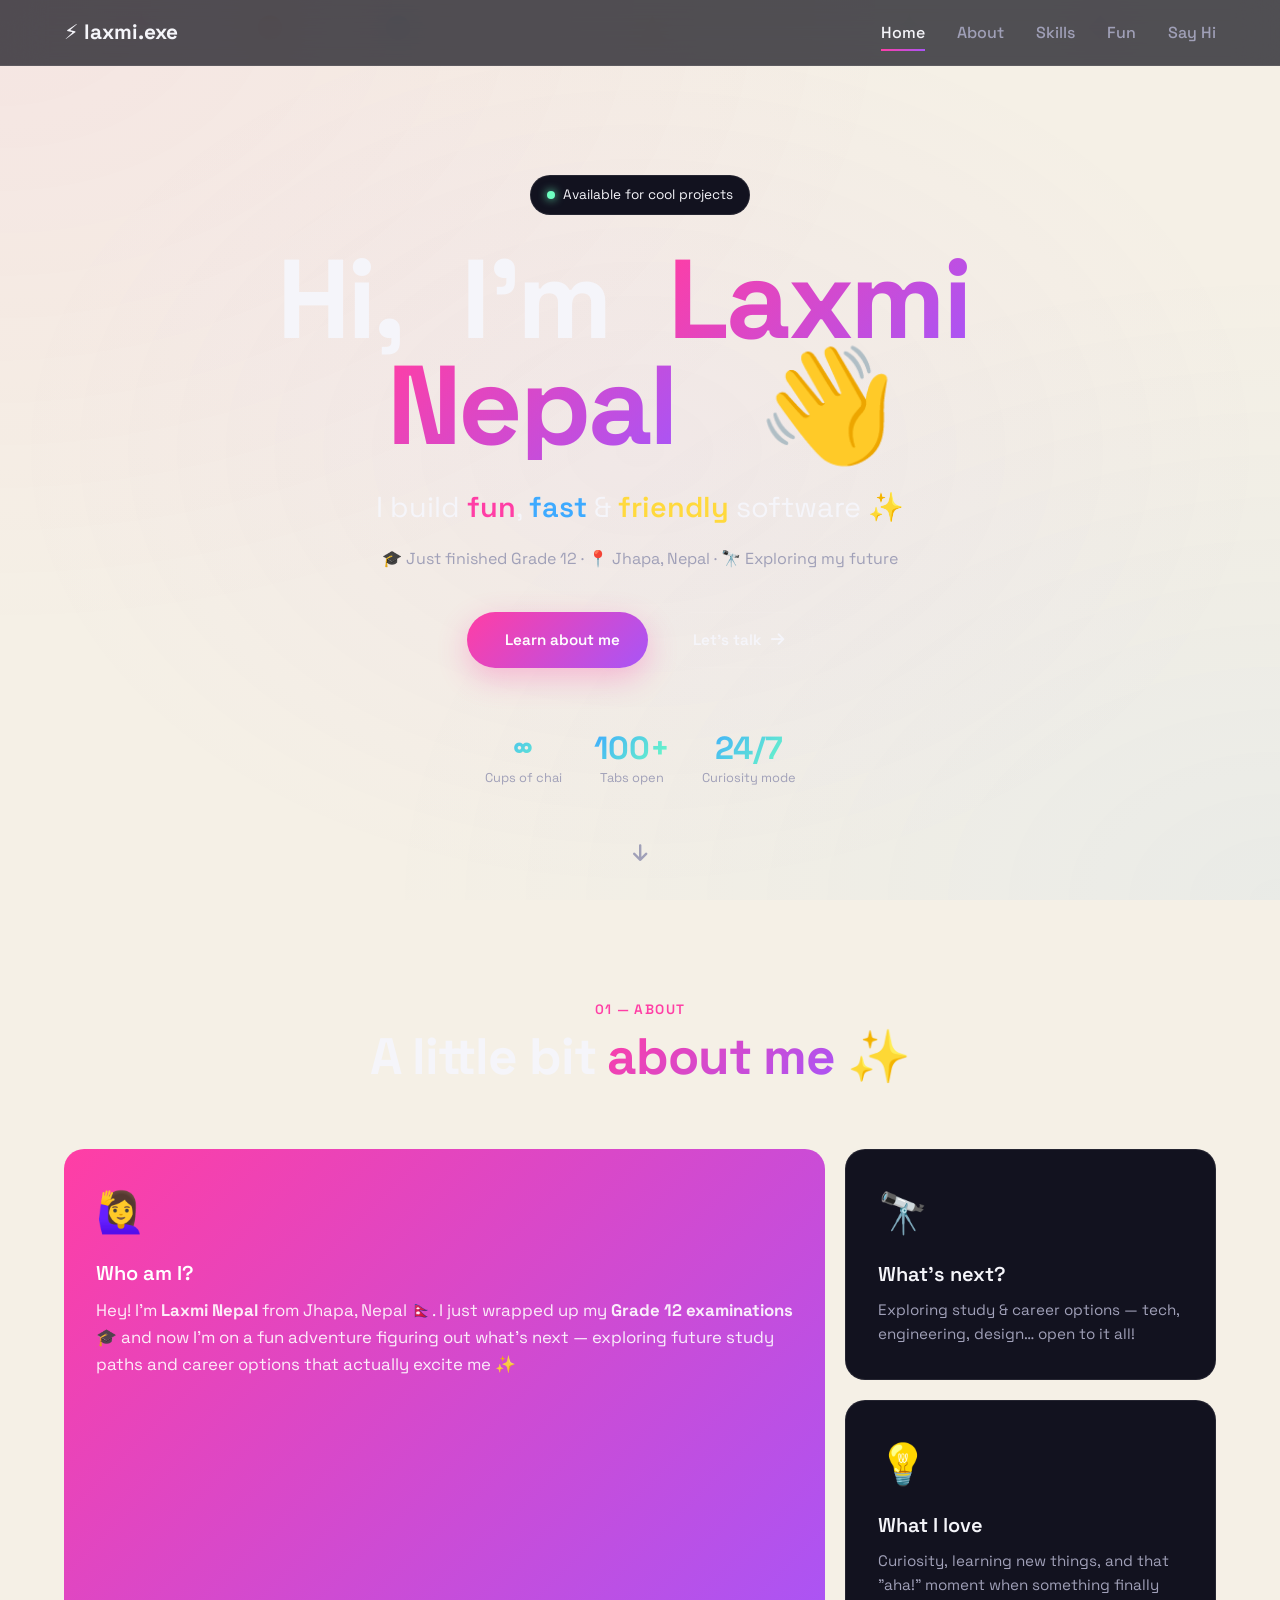
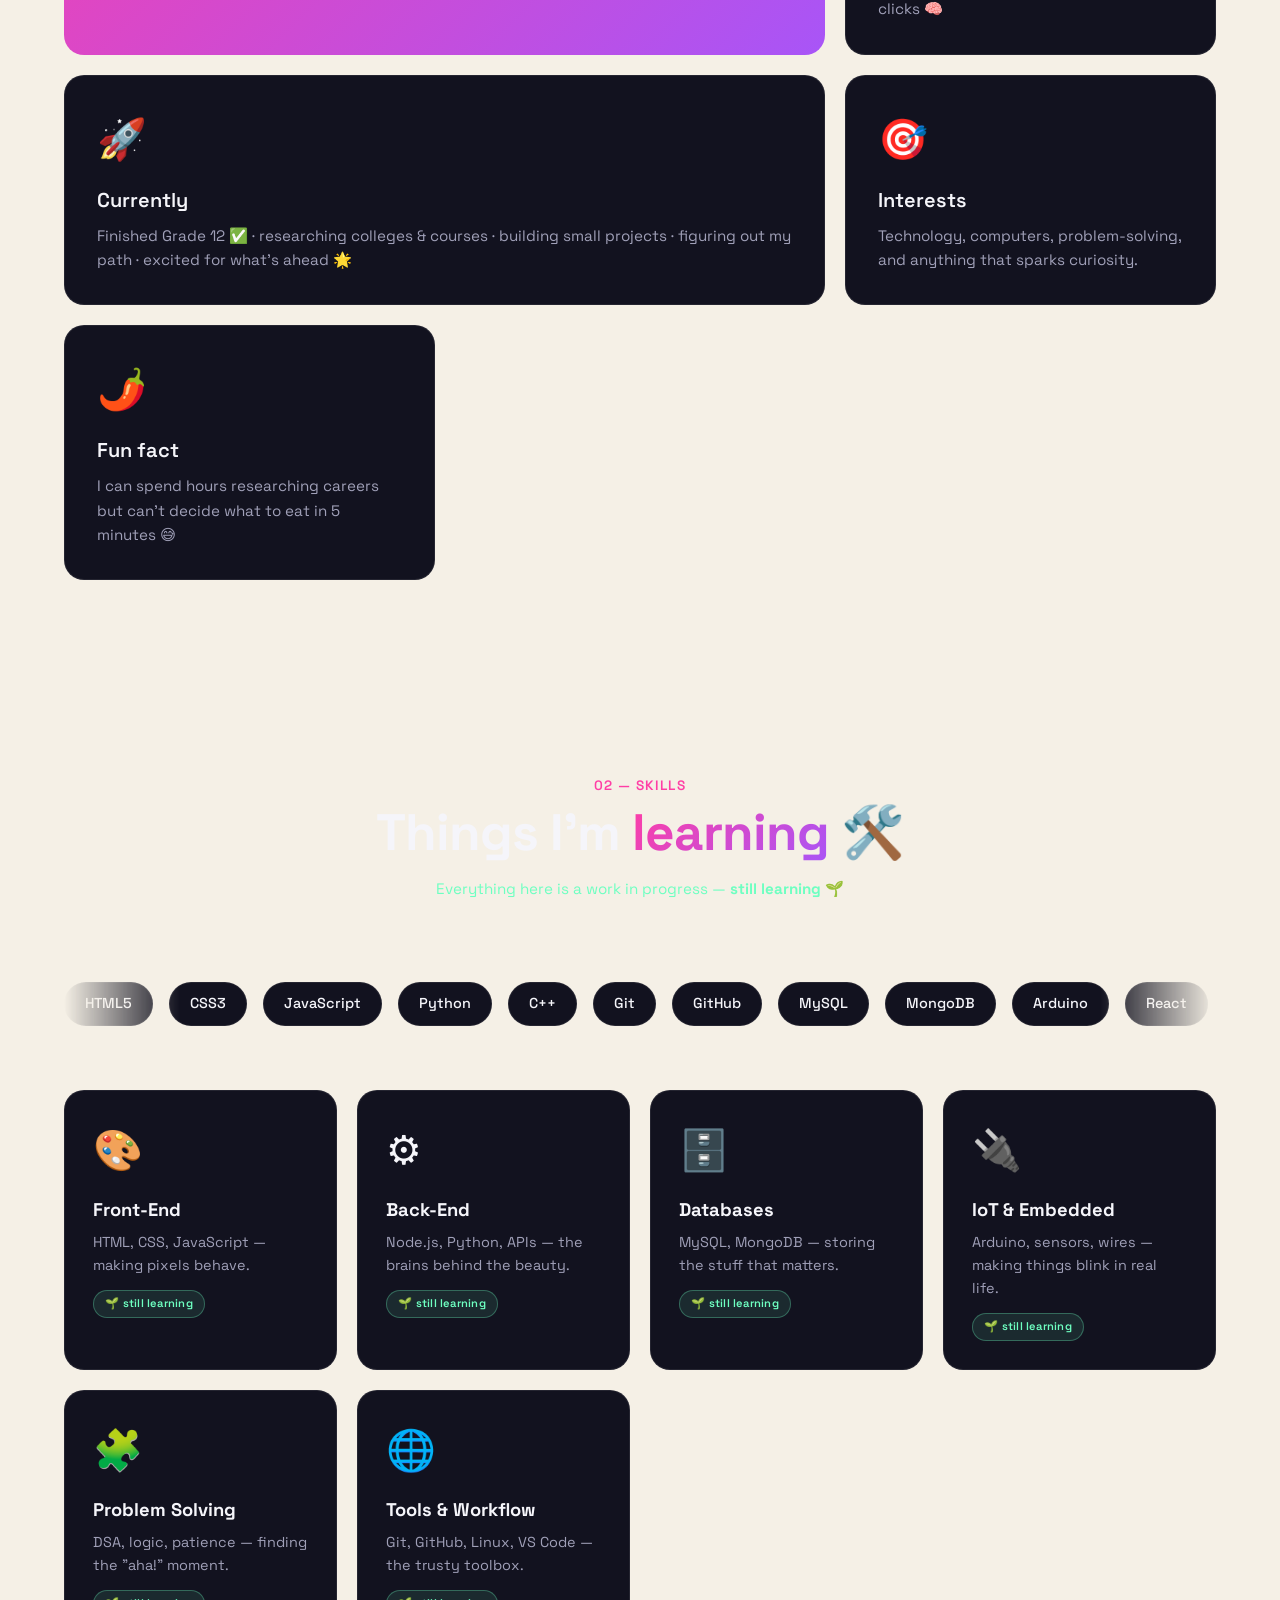
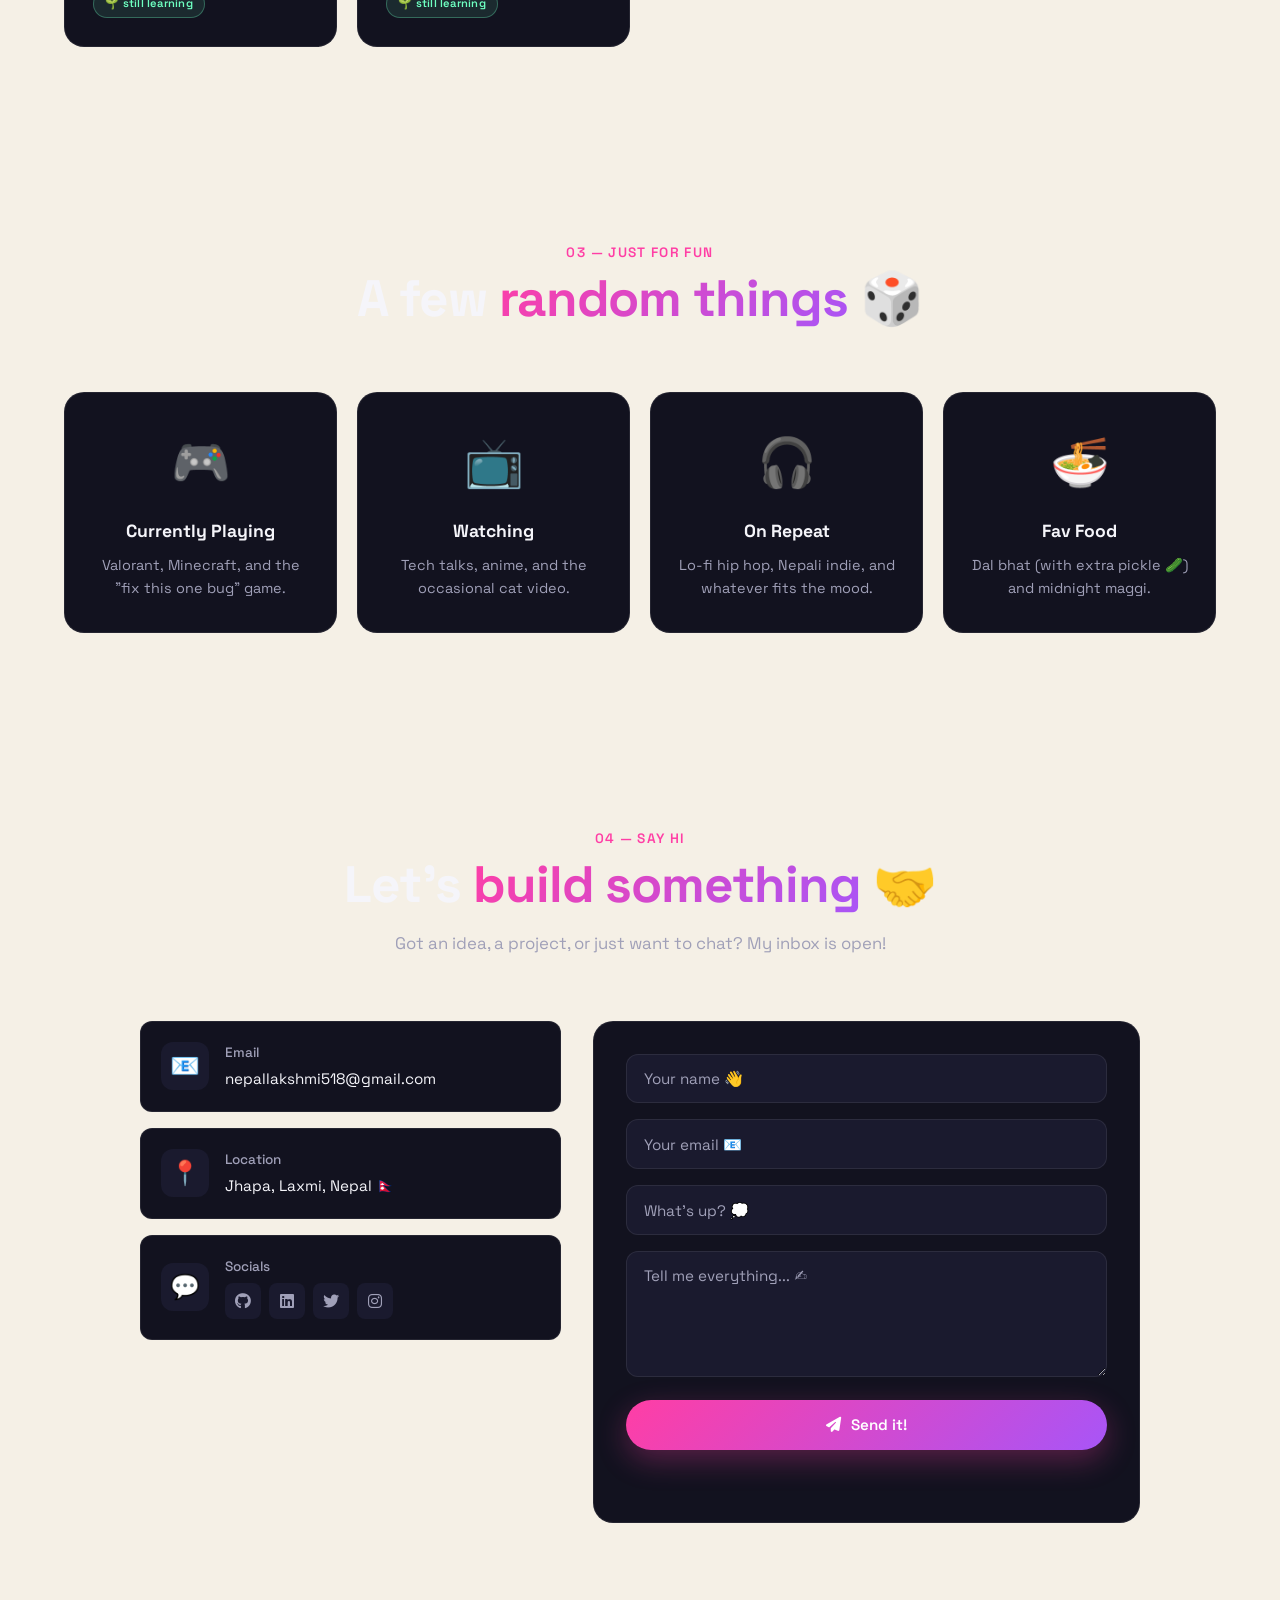
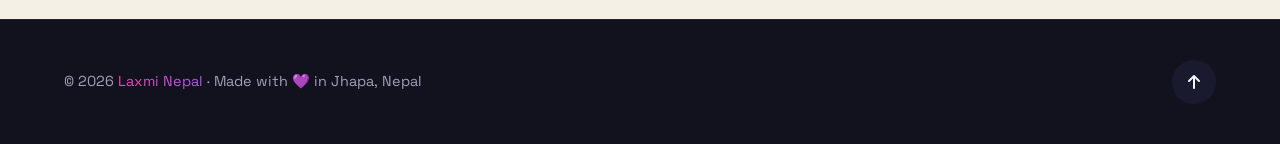
==== commit 76e8ffb7: "up" ====
--- a/index.html
+++ b/index.html
@@ -29,7 +29,6 @@
                 <li><a href="#home" class="nav-link active">Home</a></li>
                 <li><a href="#about" class="nav-link">About</a></li>
                 <li><a href="#skills" class="nav-link">Skills</a></li>
-                <li><a href="#projects" class="nav-link">Projects</a></li>
                 <li><a href="#fun" class="nav-link">Fun</a></li>
                 <li><a href="#contact" class="nav-link">Say Hi</a></li>
             </ul>
@@ -62,8 +61,8 @@
                     🎓 Just finished Grade 12 · 📍 Jhapa, Nepal · 🔭 Exploring my future
                 </p>
                 <div class="hero-cta" data-reveal>
-                    <a href="#projects" class="btn btn-primary">
-                        <i class="fas fa-rocket"></i> See my work
+                    <a href="#about" class="btn btn-primary">
+                        <i class="fas fa-sparkles"></i> Learn about me
                     </a>
                     <a href="#contact" class="btn btn-ghost">
                         Let's talk <i class="fas fa-arrow-right"></i>
@@ -75,12 +74,12 @@
                         <div class="stat-label">Cups of chai</div>
                     </div>
                     <div class="stat">
-                        <div class="stat-num">10+</div>
-                        <div class="stat-label">Projects shipped</div>
+                        <div class="stat-num">100+</div>
+                        <div class="stat-label">Tabs open</div>
                     </div>
                     <div class="stat">
                         <div class="stat-num">24/7</div>
-                        <div class="stat-label">Debugging mode</div>
+                        <div class="stat-label">Curiosity mode</div>
                     </div>
                 </div>
             </div>
@@ -142,7 +141,8 @@
             <div class="container">
                 <div class="section-head" data-reveal>
                     <span class="kicker">02 — Skills</span>
-                    <h2 class="section-title">Things I <span class="gradient">play with</span> 🛠️</h2>
+                    <h2 class="section-title">Things I'm <span class="gradient">learning</span> 🛠️</h2>
+                    <p class="section-sub learning-note">Everything here is a work in progress — <strong>still learning</strong> 🌱</p>
                 </div>
                 <div class="marquee">
                     <div class="marquee-track">
@@ -182,100 +182,38 @@
                         <div class="skill-emoji">🎨</div>
                         <h3>Front-End</h3>
                         <p>HTML, CSS, JavaScript — making pixels behave.</p>
+                        <span class="learning-tag">🌱 still learning</span>
                     </div>
                     <div class="skill-card" data-reveal>
                         <div class="skill-emoji">⚙️</div>
                         <h3>Back-End</h3>
                         <p>Node.js, Python, APIs — the brains behind the beauty.</p>
+                        <span class="learning-tag">🌱 still learning</span>
                     </div>
                     <div class="skill-card" data-reveal>
                         <div class="skill-emoji">🗄️</div>
                         <h3>Databases</h3>
                         <p>MySQL, MongoDB — storing the stuff that matters.</p>
+                        <span class="learning-tag">🌱 still learning</span>
                     </div>
                     <div class="skill-card" data-reveal>
                         <div class="skill-emoji">🔌</div>
                         <h3>IoT & Embedded</h3>
                         <p>Arduino, sensors, wires — making things blink in real life.</p>
+                        <span class="learning-tag">🌱 still learning</span>
                     </div>
                     <div class="skill-card" data-reveal>
                         <div class="skill-emoji">🧩</div>
                         <h3>Problem Solving</h3>
                         <p>DSA, logic, patience — finding the "aha!" moment.</p>
+                        <span class="learning-tag">🌱 still learning</span>
                     </div>
                     <div class="skill-card" data-reveal>
                         <div class="skill-emoji">🌐</div>
                         <h3>Tools & Workflow</h3>
                         <p>Git, GitHub, Linux, VS Code — the trusty toolbox.</p>
-                    </div>
-                </div>
-            </div>
-        </section>
-
-        <!-- PROJECTS -->
-        <section class="section projects" id="projects">
-            <div class="container">
-                <div class="section-head" data-reveal>
-                    <span class="kicker">03 — Projects</span>
-                    <h2 class="section-title">Stuff I've <span class="gradient">built</span> 🚀</h2>
-                </div>
-                <div class="projects-grid">
-                    <article class="project-card" data-reveal>
-                        <div class="project-top">
-                            <span class="project-emoji">🌍</span>
-                            <div class="project-links-mini">
-                                <a href="#" aria-label="Live"><i class="fas fa-arrow-up-right-from-square"></i></a>
-                                <a href="https://github.com/laxminepall" target="_blank" rel="noopener" aria-label="Code"><i class="fab fa-github"></i></a>
-                            </div>
-                        </div>
-                        <h3>Personal Portfolio</h3>
-                        <p>The site you're looking at right now. Built with love & HTML/CSS/JS. ✨</p>
-                        <div class="project-tags">
-                            <span>HTML</span><span>CSS</span><span>JS</span>
-                        </div>
-                    </article>
-                    <article class="project-card" data-reveal>
-                        <div class="project-top">
-                            <span class="project-emoji">🧮</span>
-                            <div class="project-links-mini">
-                                <a href="#" aria-label="Live"><i class="fas fa-arrow-up-right-from-square"></i></a>
-                                <a href="https://github.com/laxminepall" target="_blank" rel="noopener" aria-label="Code"><i class="fab fa-github"></i></a>
-                            </div>
-                        </div>
-                        <h3>Scientific Calculator</h3>
-                        <p>A clean little calc that does basic + scientific math. Keyboard-friendly!</p>
-                        <div class="project-tags">
-                            <span>JavaScript</span><span>CSS</span>
-                        </div>
-                    </article>
-                    <article class="project-card" data-reveal>
-                        <div class="project-top">
-                            <span class="project-emoji">🌡️</span>
-                            <div class="project-links-mini">
-                                <a href="#" aria-label="Live"><i class="fas fa-arrow-up-right-from-square"></i></a>
-                                <a href="https://github.com/laxminepall" target="_blank" rel="noopener" aria-label="Code"><i class="fab fa-github"></i></a>
-                            </div>
-                        </div>
-                        <h3>IoT Weather Station</h3>
-                        <p>Arduino + sensors logging temp & humidity to the cloud. Weather nerd mode on. ⛅</p>
-                        <div class="project-tags">
-                            <span>Arduino</span><span>C++</span><span>IoT</span>
-                        </div>
-                    </article>
-                    <article class="project-card" data-reveal>
-                        <div class="project-top">
-                            <span class="project-emoji">✅</span>
-                            <div class="project-links-mini">
-                                <a href="#" aria-label="Live"><i class="fas fa-arrow-up-right-from-square"></i></a>
-                                <a href="https://github.com/laxminepall" target="_blank" rel="noopener" aria-label="Code"><i class="fab fa-github"></i></a>
-                            </div>
-                        </div>
-                        <h3>Task Manager</h3>
-                        <p>A simple Python app to keep my chaotic brain organized. SQLite-powered.</p>
-                        <div class="project-tags">
-                            <span>Python</span><span>SQLite</span>
-                        </div>
-                    </article>
+                        <span class="learning-tag">🌱 still learning</span>
+                    </div>
                 </div>
             </div>
         </section>
@@ -284,7 +222,7 @@
         <section class="section fun" id="fun">
             <div class="container">
                 <div class="section-head" data-reveal>
-                    <span class="kicker">04 — Just for fun</span>
+                    <span class="kicker">03 — Just for fun</span>
                     <h2 class="section-title">A few <span class="gradient">random things</span> 🎲</h2>
                 </div>
                 <div class="fun-grid">
@@ -316,7 +254,7 @@
         <section class="section contact" id="contact">
             <div class="container">
                 <div class="section-head" data-reveal>
-                    <span class="kicker">05 — Say hi</span>
+                    <span class="kicker">04 — Say hi</span>
                     <h2 class="section-title">Let's <span class="gradient">build something</span> 🤝</h2>
                     <p class="section-sub">Got an idea, a project, or just want to chat? My inbox is open!</p>
                 </div>
--- a/style.css
+++ b/style.css
@@ -9,7 +9,7 @@
 }
 
 :root {
-    --bg: #0a0a14;
+    --bg: #f5f0e6;
     --bg-2: #12121f;
     --bg-3: #1a1a2e;
     --text: #f5f5fa;
@@ -74,9 +74,9 @@
     position: fixed;
     inset: 0;
     background:
-        radial-gradient(ellipse at top left, rgba(255, 62, 165, 0.15), transparent 50%),
-        radial-gradient(ellipse at bottom right, rgba(62, 170, 255, 0.15), transparent 50%),
-        radial-gradient(ellipse at center, rgba(168, 85, 247, 0.1), transparent 70%);
+        radial-gradient(ellipse at top left, rgba(255, 62, 165, 0.06), transparent 50%),
+        radial-gradient(ellipse at bottom right, rgba(62, 170, 255, 0.06), transparent 50%),
+        radial-gradient(ellipse at center, rgba(168, 85, 247, 0.05), transparent 70%);
     z-index: -2;
     animation: bgShift 20s ease-in-out infinite;
 }
@@ -615,6 +615,29 @@
 .skill-card p {
     color: var(--text-dim);
     font-size: 0.9rem;
+    margin-bottom: 0.75rem;
+}
+
+.learning-tag {
+    display: inline-block;
+    padding: 0.25rem 0.7rem;
+    background: rgba(110, 255, 193, 0.1);
+    color: var(--green);
+    border: 1px solid rgba(110, 255, 193, 0.3);
+    border-radius: 100px;
+    font-size: 0.7rem;
+    font-weight: 600;
+    letter-spacing: 0.02em;
+}
+
+.learning-note {
+    margin-top: 1rem;
+    color: var(--green);
+    font-size: 0.95rem;
+}
+
+.learning-note strong {
+    color: var(--green);
 }
 
 /* ============================================
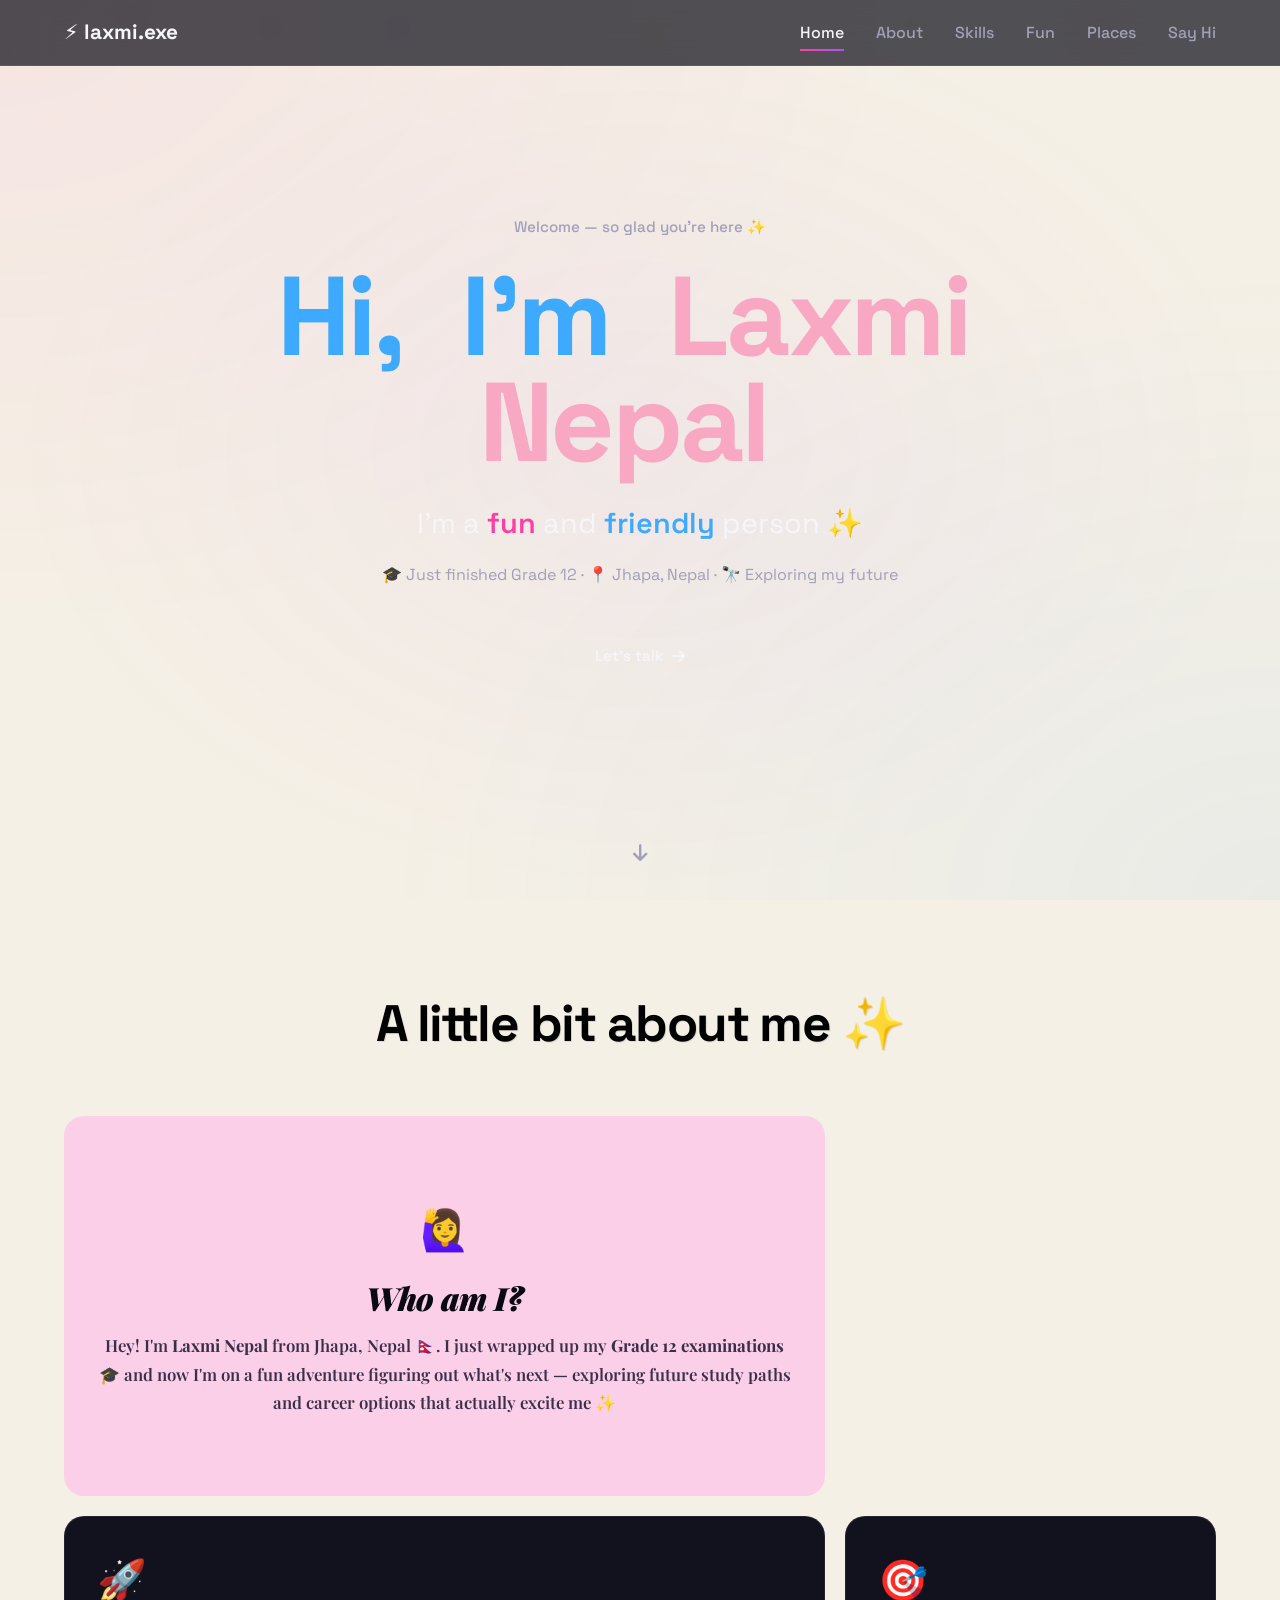
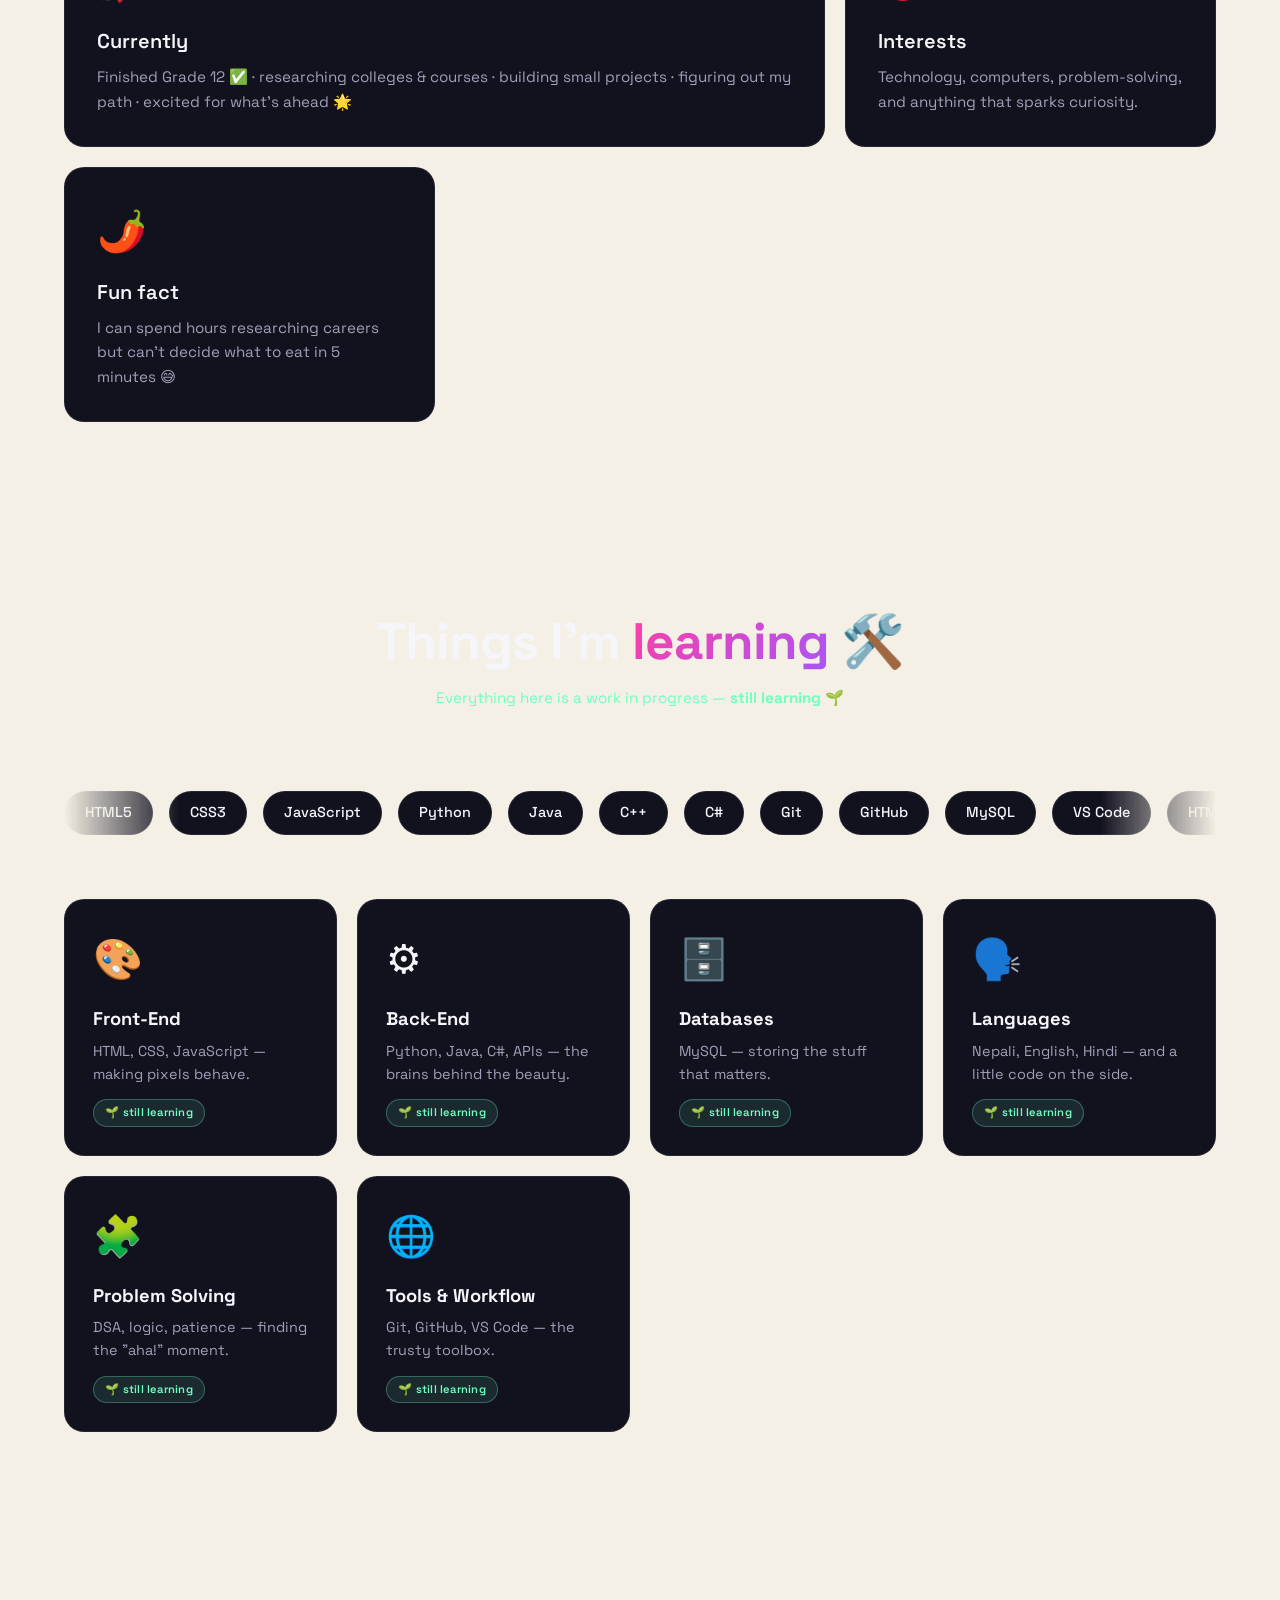
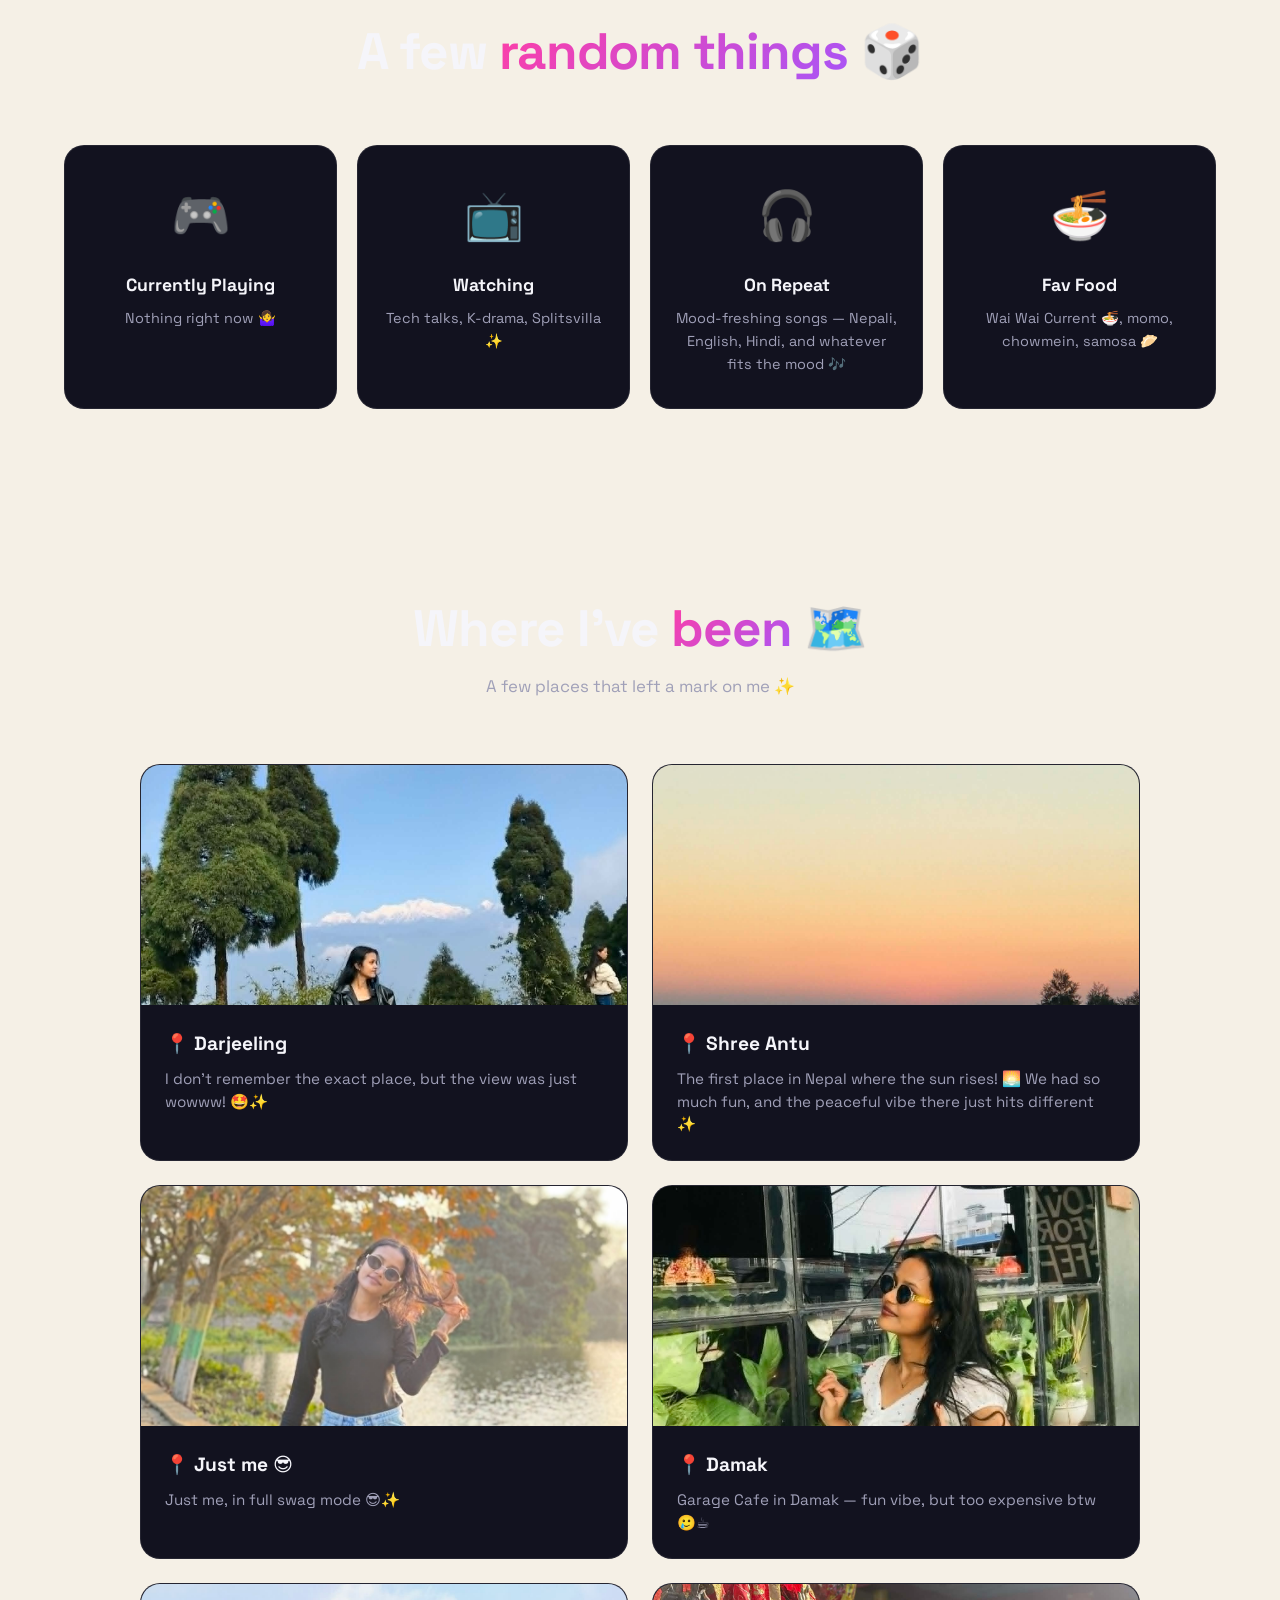
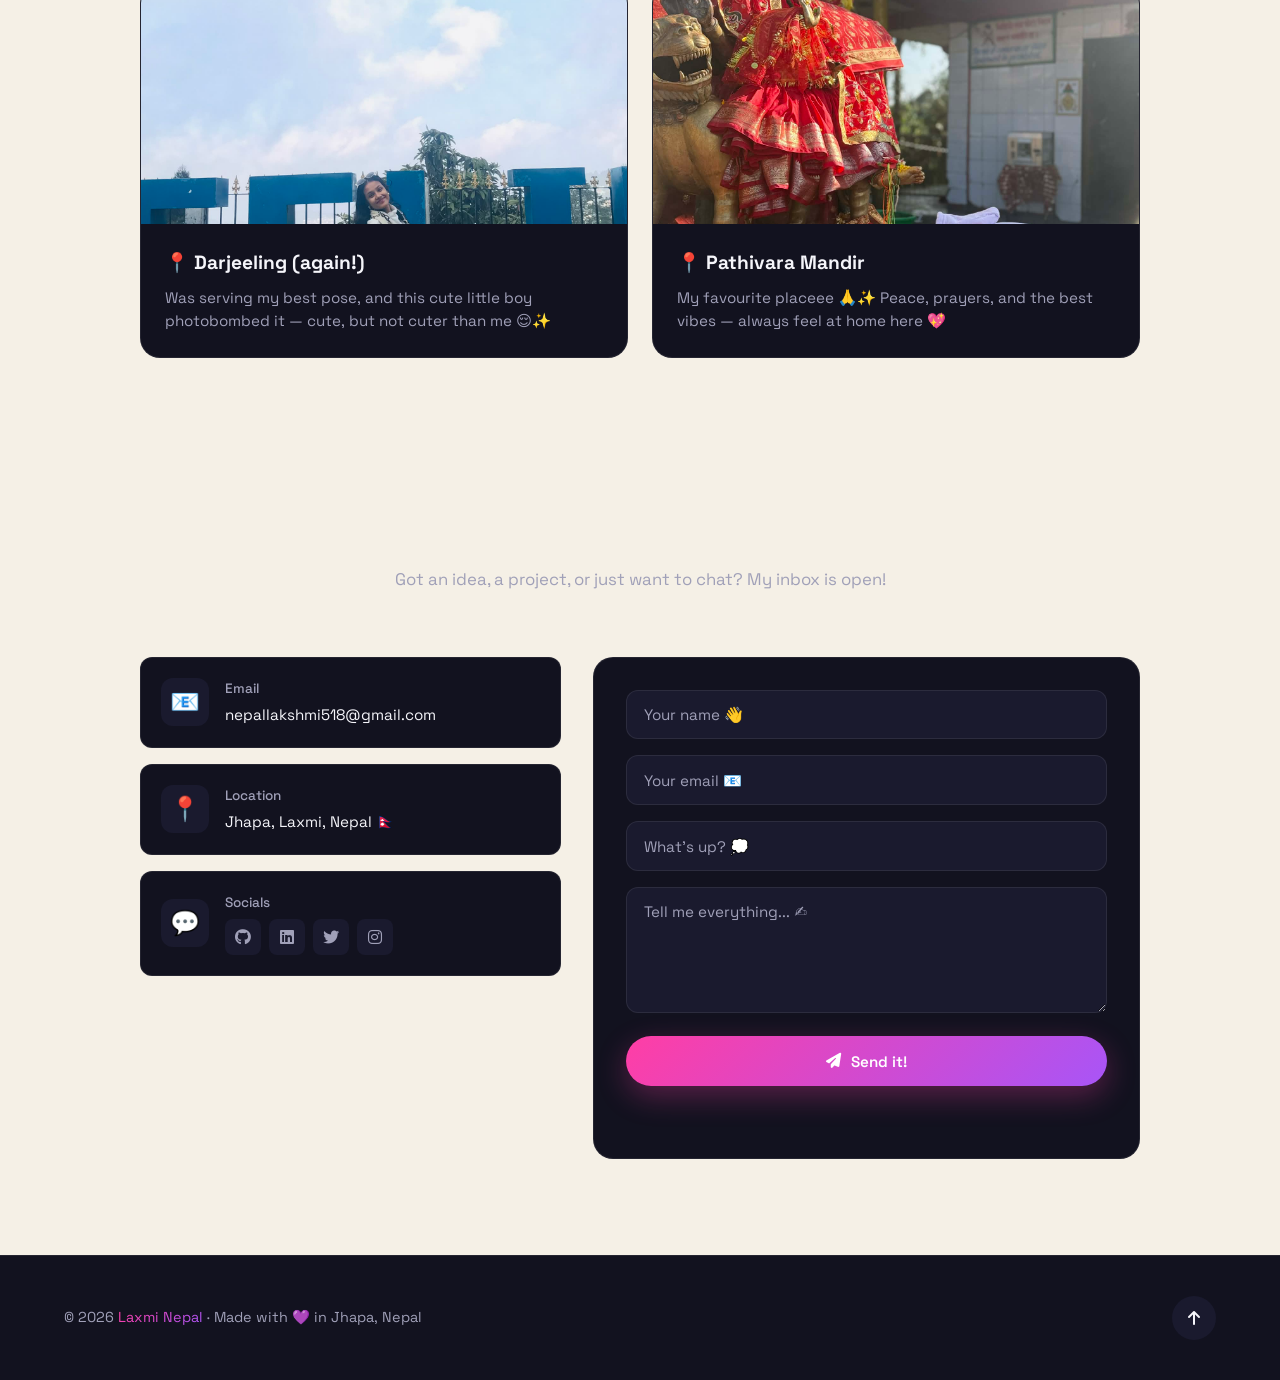
==== commit 57d3691d: "Update portfolio: hero redesign, add Places section, Playfair font" ====
--- a/index.html
+++ b/index.html
@@ -7,7 +7,7 @@
     <meta name="description" content="Portfolio of Laxmi Nepal from Jhapa, Nepal — just finished Grade 12, exploring future study and career options." />
     <link rel="preconnect" href="https://fonts.googleapis.com" />
     <link rel="preconnect" href="https://fonts.gstatic.com" crossorigin />
-    <link href="https://fonts.googleapis.com/css2?family=Space+Grotesk:wght@400;500;600;700&family=Clash+Display:wght@600;700&display=swap" rel="stylesheet" />
+    <link href="https://fonts.googleapis.com/css2?family=Space+Grotesk:wght@400;500;600;700&family=Clash+Display:wght@600;700&family=Playfair+Display:ital,wght@0,400;0,600;0,700;0,800;0,900;1,400&display=swap" rel="stylesheet" />
     <link rel="stylesheet" href="https://cdnjs.cloudflare.com/ajax/libs/font-awesome/6.5.0/css/all.min.css" />
     <link rel="stylesheet" href="style.css" />
 </head>
@@ -30,6 +30,7 @@
                 <li><a href="#about" class="nav-link">About</a></li>
                 <li><a href="#skills" class="nav-link">Skills</a></li>
                 <li><a href="#fun" class="nav-link">Fun</a></li>
+                <li><a href="#places" class="nav-link">Places</a></li>
                 <li><a href="#contact" class="nav-link">Say Hi</a></li>
             </ul>
             <button class="nav-toggle" id="nav-toggle" aria-label="Toggle menu">
@@ -42,46 +43,25 @@
         <!-- HERO -->
         <section class="hero" id="home">
             <div class="container hero-container">
-                <div class="hero-badge" data-reveal>
-                    <span class="dot"></span> Available for cool projects
-                </div>
+                <p class="welcome-text" data-reveal>Welcome — so glad you're here ✨</p>
                 <h1 class="hero-name" data-reveal>
-                    <span class="word">Hi,</span>
-                    <span class="word">I'm</span>
-                    <span class="word gradient">Laxmi</span>
-                    <span class="word gradient">Nepal</span>
-                    <span class="emoji">👋</span>
+                    <span class="word text-blue">Hi,</span>
+                    <span class="word text-blue">I'm</span>
+                    <span class="word name-pink">Laxmi</span>
+                    <span class="word name-pink">Nepal</span>
                 </h1>
                 <p class="hero-sub" data-reveal>
-                    I build <span class="hl-pink">fun</span>,
-                    <span class="hl-blue">fast</span> &
-                    <span class="hl-yellow">friendly</span> software ✨
+                    I'm a <span class="hl-pink">fun</span> and
+                    <span class="hl-blue">friendly</span> person ✨
                 </p>
                 <p class="hero-tag" data-reveal>
                     🎓 Just finished Grade 12 · 📍 Jhapa, Nepal · 🔭 Exploring my future
                 </p>
                 <div class="hero-cta" data-reveal>
-                    <a href="#about" class="btn btn-primary">
-                        <i class="fas fa-sparkles"></i> Learn about me
-                    </a>
                     <a href="#contact" class="btn btn-ghost">
                         Let's talk <i class="fas fa-arrow-right"></i>
                     </a>
                 </div>
-                <div class="hero-stats" data-reveal>
-                    <div class="stat">
-                        <div class="stat-num">∞</div>
-                        <div class="stat-label">Cups of chai</div>
-                    </div>
-                    <div class="stat">
-                        <div class="stat-num">100+</div>
-                        <div class="stat-label">Tabs open</div>
-                    </div>
-                    <div class="stat">
-                        <div class="stat-num">24/7</div>
-                        <div class="stat-label">Curiosity mode</div>
-                    </div>
-                </div>
             </div>
             <a href="#about" class="hero-scroll" aria-label="Scroll down">
                 <i class="fas fa-arrow-down"></i>
@@ -92,7 +72,6 @@
         <section class="section about" id="about">
             <div class="container">
                 <div class="section-head" data-reveal>
-                    <span class="kicker">01 — About</span>
                     <h2 class="section-title">A little bit <span class="gradient">about me</span> ✨</h2>
                 </div>
                 <div class="about-bento">
@@ -107,16 +86,6 @@
                             actually excite me ✨
                         </p>
                     </div>
-                    <div class="bento" data-reveal>
-                        <div class="bento-emoji">🔭</div>
-                        <h3>What's next?</h3>
-                        <p>Exploring study & career options — tech, engineering, design… open to it all!</p>
-                    </div>
-                    <div class="bento" data-reveal>
-                        <div class="bento-emoji">💡</div>
-                        <h3>What I love</h3>
-                        <p>Curiosity, learning new things, and that "aha!" moment when something finally clicks 🧠</p>
-                    </div>
                     <div class="bento bento-wide" data-reveal>
                         <div class="bento-emoji">🚀</div>
                         <h3>Currently</h3>
@@ -140,7 +109,6 @@
         <section class="section skills" id="skills">
             <div class="container">
                 <div class="section-head" data-reveal>
-                    <span class="kicker">02 — Skills</span>
                     <h2 class="section-title">Things I'm <span class="gradient">learning</span> 🛠️</h2>
                     <p class="section-sub learning-note">Everything here is a work in progress — <strong>still learning</strong> 🌱</p>
                 </div>
@@ -150,30 +118,24 @@
                         <span class="chip">CSS3</span>
                         <span class="chip">JavaScript</span>
                         <span class="chip">Python</span>
+                        <span class="chip">Java</span>
                         <span class="chip">C++</span>
+                        <span class="chip">C#</span>
                         <span class="chip">Git</span>
                         <span class="chip">GitHub</span>
                         <span class="chip">MySQL</span>
-                        <span class="chip">MongoDB</span>
-                        <span class="chip">Arduino</span>
-                        <span class="chip">React</span>
-                        <span class="chip">Node.js</span>
-                        <span class="chip">Linux</span>
                         <span class="chip">VS Code</span>
                         <!-- duplicate for seamless loop -->
                         <span class="chip">HTML5</span>
                         <span class="chip">CSS3</span>
                         <span class="chip">JavaScript</span>
                         <span class="chip">Python</span>
+                        <span class="chip">Java</span>
                         <span class="chip">C++</span>
+                        <span class="chip">C#</span>
                         <span class="chip">Git</span>
                         <span class="chip">GitHub</span>
                         <span class="chip">MySQL</span>
-                        <span class="chip">MongoDB</span>
-                        <span class="chip">Arduino</span>
-                        <span class="chip">React</span>
-                        <span class="chip">Node.js</span>
-                        <span class="chip">Linux</span>
                         <span class="chip">VS Code</span>
                     </div>
                 </div>
@@ -187,19 +149,19 @@
                     <div class="skill-card" data-reveal>
                         <div class="skill-emoji">⚙️</div>
                         <h3>Back-End</h3>
-                        <p>Node.js, Python, APIs — the brains behind the beauty.</p>
+                        <p>Python, Java, C#, APIs — the brains behind the beauty.</p>
                         <span class="learning-tag">🌱 still learning</span>
                     </div>
                     <div class="skill-card" data-reveal>
                         <div class="skill-emoji">🗄️</div>
                         <h3>Databases</h3>
-                        <p>MySQL, MongoDB — storing the stuff that matters.</p>
-                        <span class="learning-tag">🌱 still learning</span>
-                    </div>
-                    <div class="skill-card" data-reveal>
-                        <div class="skill-emoji">🔌</div>
-                        <h3>IoT & Embedded</h3>
-                        <p>Arduino, sensors, wires — making things blink in real life.</p>
+                        <p>MySQL — storing the stuff that matters.</p>
+                        <span class="learning-tag">🌱 still learning</span>
+                    </div>
+                    <div class="skill-card" data-reveal>
+                        <div class="skill-emoji">🗣️</div>
+                        <h3>Languages</h3>
+                        <p>Nepali, English, Hindi — and a little code on the side.</p>
                         <span class="learning-tag">🌱 still learning</span>
                     </div>
                     <div class="skill-card" data-reveal>
@@ -211,7 +173,7 @@
                     <div class="skill-card" data-reveal>
                         <div class="skill-emoji">🌐</div>
                         <h3>Tools & Workflow</h3>
-                        <p>Git, GitHub, Linux, VS Code — the trusty toolbox.</p>
+                        <p>Git, GitHub, VS Code — the trusty toolbox.</p>
                         <span class="learning-tag">🌱 still learning</span>
                     </div>
                 </div>
@@ -222,30 +184,101 @@
         <section class="section fun" id="fun">
             <div class="container">
                 <div class="section-head" data-reveal>
-                    <span class="kicker">03 — Just for fun</span>
                     <h2 class="section-title">A few <span class="gradient">random things</span> 🎲</h2>
                 </div>
                 <div class="fun-grid">
                     <div class="fun-card" data-reveal>
                         <div class="fun-emoji">🎮</div>
                         <h3>Currently Playing</h3>
-                        <p>Valorant, Minecraft, and the "fix this one bug" game.</p>
+                        <p>Nothing right now 🤷‍♀️</p>
                     </div>
                     <div class="fun-card" data-reveal>
                         <div class="fun-emoji">📺</div>
                         <h3>Watching</h3>
-                        <p>Tech talks, anime, and the occasional cat video.</p>
+                        <p>Tech talks, K-drama, Splitsvilla ✨</p>
                     </div>
                     <div class="fun-card" data-reveal>
                         <div class="fun-emoji">🎧</div>
                         <h3>On Repeat</h3>
-                        <p>Lo-fi hip hop, Nepali indie, and whatever fits the mood.</p>
+                        <p>Mood-freshing songs — Nepali, English, Hindi, and whatever fits the mood 🎶</p>
                     </div>
                     <div class="fun-card" data-reveal>
                         <div class="fun-emoji">🍜</div>
                         <h3>Fav Food</h3>
-                        <p>Dal bhat (with extra pickle 🥒) and midnight maggi.</p>
-                    </div>
+                        <p>Wai Wai Current 🍜, momo, chowmein, samosa 🥟</p>
+                    </div>
+                </div>
+            </div>
+        </section>
+
+        <!-- PLACES & STORIES -->
+        <section class="section places" id="places">
+            <div class="container">
+                <div class="section-head" data-reveal>
+                    <h2 class="section-title">Where I've <span class="gradient">been</span> 🗺️</h2>
+                    <p class="section-sub">A few places that left a mark on me ✨</p>
+                </div>
+                <div class="places-grid">
+                    <article class="place-card" data-reveal>
+                        <div class="place-photo">
+                            <img src="images/photo1.jpg" alt="Place 1" onerror="this.style.display='none'; this.nextElementSibling.style.display='flex';" />
+                            <div class="place-placeholder" style="display:none;">📷<span>Add photo1.jpg</span></div>
+                        </div>
+                        <div class="place-content">
+                            <h3>📍 Darjeeling</h3>
+                            <p>I don't remember the exact place, but the view was just wowww! 🤩✨</p>
+                        </div>
+                    </article>
+                    <article class="place-card" data-reveal>
+                        <div class="place-photo">
+                            <img src="images/photo2.jpg" alt="Place 2" onerror="this.style.display='none'; this.nextElementSibling.style.display='flex';" />
+                            <div class="place-placeholder" style="display:none;">📷<span>Add photo2.jpg</span></div>
+                        </div>
+                        <div class="place-content">
+                            <h3>📍 Shree Antu</h3>
+                            <p>The first place in Nepal where the sun rises! 🌅 We had so much fun, and the peaceful vibe there just hits different ✨</p>
+                        </div>
+                    </article>
+                    <article class="place-card" data-reveal>
+                        <div class="place-photo">
+                            <img src="images/photo3.jpg" alt="Place 3" onerror="this.style.display='none'; this.nextElementSibling.style.display='flex';" />
+                            <div class="place-placeholder" style="display:none;">📷<span>Add photo3.jpg</span></div>
+                        </div>
+                        <div class="place-content">
+                            <h3>📍 Just me 😎</h3>
+                            <p>Just me, in full swag mode 😎✨</p>
+                        </div>
+                    </article>
+                    <article class="place-card" data-reveal>
+                        <div class="place-photo">
+                            <img src="images/photo7.jpg" alt="Place 4" onerror="this.style.display='none'; this.nextElementSibling.style.display='flex';" />
+                            <div class="place-placeholder" style="display:none;">📷<span>Add photo7.jpg</span></div>
+                        </div>
+                        <div class="place-content">
+                            <h3>📍 Damak</h3>
+                            <p>Garage Cafe in Damak — fun vibe, but too expensive btw 🥲☕</p>
+                        </div>
+                    </article>
+                    <article class="place-card" data-reveal>
+                        <div class="place-photo">
+                            <img src="images/photo5.jpg" alt="Place 5" onerror="this.style.display='none'; this.nextElementSibling.style.display='flex';" />
+                            <div class="place-placeholder" style="display:none;">📷<span>Add photo5.jpg</span></div>
+                        </div>
+                        <div class="place-content">
+                            <h3>📍 Darjeeling (again!)</h3>
+                            <p>Was serving my best pose, and this cute little boy photobombed it — cute, but not cuter than me 😌✨</p>
+                        </div>
+                    </article>
+                    <article class="place-card" data-reveal>
+                        <div class="place-photo">
+                            <img src="images/photo10.jpg" alt="Place 6" onerror="this.style.display='none'; this.nextElementSibling.style.display='flex';" />
+                            <div class="place-placeholder" style="display:none;">📷<span>Add photo10.jpg</span></div>
+                        </div>
+                        <div class="place-content">
+                            <h3>📍 Pathivara Mandir</h3>
+                            <p>My favourite placeee 🙏✨ Peace, prayers, and the best vibes — always feel at home here 💖</p>
+                        </div>
+                    </article>
                 </div>
             </div>
         </section>
@@ -254,8 +287,6 @@
         <section class="section contact" id="contact">
             <div class="container">
                 <div class="section-head" data-reveal>
-                    <span class="kicker">04 — Say hi</span>
-                    <h2 class="section-title">Let's <span class="gradient">build something</span> 🤝</h2>
                     <p class="section-sub">Got an idea, a project, or just want to chat? My inbox is open!</p>
                 </div>
                 <div class="contact-grid">
--- a/style.css
+++ b/style.css
@@ -255,6 +255,116 @@
 }
 
 /* ============================================
+   HERO DOODLES & PHOTO
+   ============================================ */
+.doodles {
+    position: absolute;
+    inset: 0;
+    pointer-events: none;
+    z-index: 0;
+}
+
+.doodle {
+    position: absolute;
+    font-size: 2rem;
+    animation: excitedBounce 1.5s ease-in-out infinite;
+    filter: drop-shadow(0 4px 8px rgba(0, 0, 0, 0.2));
+}
+
+.doodle.d1 { top: 5%; left: 5%; animation-delay: 0s; font-size: 2.5rem; }
+.doodle.d2 { top: 12%; right: 8%; animation-delay: 0.2s; font-size: 2rem; }
+.doodle.d3 { top: 30%; left: 3%; animation-delay: 0.4s; font-size: 1.8rem; }
+.doodle.d4 { top: 45%; right: 5%; animation-delay: 0.6s; font-size: 2.2rem; }
+.doodle.d5 { bottom: 25%; left: 8%; animation-delay: 0.3s; font-size: 2rem; }
+.doodle.d6 { bottom: 15%; right: 10%; animation-delay: 0.5s; font-size: 1.7rem; }
+.doodle.d7 { top: 20%; left: 50%; animation-delay: 0.7s; font-size: 1.5rem; }
+.doodle.d8 { bottom: 30%; right: 30%; animation-delay: 0.1s; font-size: 1.8rem; }
+.doodle.d9 { top: 8%; left: 40%; animation-delay: 0.8s; font-size: 1.5rem; }
+.doodle.d10 { bottom: 8%; left: 45%; animation-delay: 0.9s; font-size: 1.6rem; }
+
+/* Doodles in the name area */
+.name-doodles {
+    position: relative;
+    display: inline-block;
+}
+
+.name-doodles .doodle {
+    position: absolute;
+    font-size: 1.5rem;
+    animation: excitedBounce 1.5s ease-in-out infinite;
+}
+
+.name-doodles .doodle.nd1 { top: -20px; left: -10px; animation-delay: 0s; }
+.name-doodles .doodle.nd2 { top: -10px; right: -15px; animation-delay: 0.2s; }
+.name-doodles .doodle.nd3 { bottom: -15px; left: -5px; animation-delay: 0.4s; }
+.name-doodles .doodle.nd4 { bottom: -5px; right: -10px; animation-delay: 0.6s; }
+.name-doodles .doodle.nd5 { top: -20px; left: -10px; animation-delay: 0.1s; }
+.name-doodles .doodle.nd6 { top: -10px; right: -15px; animation-delay: 0.3s; }
+.name-doodles .doodle.nd7 { bottom: -15px; left: -5px; animation-delay: 0.5s; }
+.name-doodles .doodle.nd8 { bottom: -5px; right: -10px; animation-delay: 0.7s; }
+
+@keyframes excitedBounce {
+    0%, 100% {
+        transform: translateY(0) rotate(0deg) scale(1);
+    }
+    20% {
+        transform: translateY(-15px) rotate(-15deg) scale(1.2);
+    }
+    40% {
+        transform: translateY(-5px) rotate(10deg) scale(1.1);
+    }
+    60% {
+        transform: translateY(-20px) rotate(-8deg) scale(1.25);
+    }
+    80% {
+        transform: translateY(-8px) rotate(12deg) scale(1.15);
+    }
+}
+
+.hero-photo {
+    width: 90px;
+    height: 90px;
+    border-radius: 50%;
+    background: var(--grad-1);
+    padding: 4px;
+    margin: 0 auto 1.5rem;
+    position: relative;
+    z-index: 1;
+    box-shadow: 0 10px 30px rgba(255, 62, 165, 0.3);
+    animation: photoPop 1s cubic-bezier(0.68, -0.55, 0.265, 1.55);
+    transition: var(--transition);
+}
+
+.hero-photo:hover {
+    transform: scale(1.1) rotate(-5deg);
+    box-shadow: 0 15px 40px rgba(255, 62, 165, 0.5);
+}
+
+.hero-photo img {
+    width: 100%;
+    height: 100%;
+    border-radius: 50%;
+    object-fit: cover;
+    display: block;
+}
+
+.hero-photo-fallback {
+    width: 100%;
+    height: 100%;
+    border-radius: 50%;
+    background: white;
+    display: flex;
+    align-items: center;
+    justify-content: center;
+    font-size: 2.5rem;
+}
+
+@keyframes photoPop {
+    0% { transform: scale(0) rotate(-180deg); opacity: 0; }
+    100% { transform: scale(1) rotate(0); opacity: 1; }
+}
+
+/* ============================================
    HERO
    ============================================ */
 .hero {
@@ -269,6 +379,7 @@
 .hero-container {
     text-align: center;
     max-width: 900px;
+    position: relative;
 }
 
 .hero-badge {
@@ -310,18 +421,45 @@
 .hero-name .word {
     display: inline-block;
     margin-right: 0.3em;
-    animation: fadeInUp 0.8s ease backwards;
-}
-
-.hero-name .word:nth-child(1) { animation-delay: 0.1s; }
-.hero-name .word:nth-child(2) { animation-delay: 0.2s; }
-.hero-name .word:nth-child(3) { animation-delay: 0.3s; }
-.hero-name .word:nth-child(4) { animation-delay: 0.4s; }
+    animation: fadeInUp 0.8s ease backwards, bobUpDown 2.5s ease-in-out infinite;
+}
+
+.hero-name .word:nth-child(1) { animation-delay: 0.1s, 0s; }
+.hero-name .word:nth-child(2) { animation-delay: 0.2s, 0.2s; }
+.hero-name .word:nth-child(3) { animation-delay: 0.3s, 0.4s; }
+.hero-name .word:nth-child(4) { animation-delay: 0.4s, 0.6s; }
+
+@keyframes bobUpDown {
+    0%, 100% {
+        transform: translateY(0);
+    }
+    50% {
+        transform: translateY(-8px);
+    }
+}
+
 .hero-name .emoji {
     display: inline-block;
-    animation: wave 2s ease-in-out infinite;
-    animation-delay: 1s;
+    animation: excitementPop 1.2s ease-in-out infinite, bobUpDown 2.5s ease-in-out infinite;
+    animation-delay: 0s, 0.8s;
     margin-left: 0.2em;
+    font-size: 1em;
+    transform-origin: center;
+}
+
+@keyframes excitementPop {
+    0%, 100% {
+        transform: scale(1) rotate(0deg);
+    }
+    25% {
+        transform: scale(1.2) rotate(-10deg);
+    }
+    50% {
+        transform: scale(1) rotate(0deg);
+    }
+    75% {
+        transform: scale(1.2) rotate(10deg);
+    }
 }
 
 @keyframes wave {
@@ -337,6 +475,14 @@
     background-clip: text;
 }
 
+.text-blue {
+    color: var(--blue);
+}
+
+.name-pink {
+    color: #f9a8c4;
+}
+
 .hero-sub {
     font-size: clamp(1.2rem, 3vw, 1.8rem);
     margin-bottom: 1rem;
@@ -353,6 +499,14 @@
     margin-bottom: 2.5rem;
     font-size: 1rem;
     animation: fadeInUp 0.8s ease 0.6s backwards;
+}
+
+.welcome-text {
+    color: var(--text-dim);
+    font-size: 0.95rem;
+    font-weight: 500;
+    margin-bottom: 1.5rem;
+    animation: fadeInUp 0.8s ease backwards;
 }
 
 .hero-cta {
@@ -495,16 +649,51 @@
 .bento-big {
     grid-column: span 2;
     grid-row: span 2;
-    background: var(--grad-1);
-    color: white;
+    background: #fbcfe8;
+    color: #1e1b2e;
     border: none;
+    text-align: center;
+    display: flex;
+    flex-direction: column;
+    align-items: center;
+    justify-content: center;
+    font-family: 'Playfair Display', 'Georgia', serif;
 }
 
 .bento-big::before { display: none; }
 
 .bento-big:hover {
-    background: var(--grad-1);
+    background: #fbcfe8;
     transform: translateY(-5px) scale(1.01);
+}
+
+.bento-big p {
+    color: #3a2f4a;
+    font-weight: 600;
+    font-size: 1.1rem;
+    line-height: 1.7;
+    font-family: 'Playfair Display', 'Georgia', serif;
+}
+
+.bento-big h3 {
+    font-size: 2.2rem;
+    font-weight: 900;
+    letter-spacing: -0.02em;
+    color: #0a0a14;
+    text-transform: none;
+    font-family: 'Playfair Display', 'Georgia', serif;
+    font-style: italic;
+}
+
+.bento-big::before { display: none; }
+
+.bento-big:hover {
+    background: #fbcfe8;
+    transform: translateY(-5px) scale(1.01);
+}
+
+.bento-big p {
+    color: #3a2f4a;
 }
 
 .bento-wide {
@@ -528,13 +717,21 @@
     font-weight: 600;
 }
 
+.bento-big h3 {
+    font-size: 2rem;
+    font-weight: 900;
+    letter-spacing: -0.02em;
+    color: #0a0a14;
+    text-transform: none;
+}
+
 .bento p {
     color: var(--text-dim);
     font-size: 0.95rem;
 }
 
 .bento-big p {
-    color: rgba(255, 255, 255, 0.9);
+    color: #3a2f4a;
     font-size: 1.05rem;
 }
 
@@ -640,6 +837,20 @@
     color: var(--green);
 }
 
+/* About section title in black */
+#about .section-title {
+    color: #000;
+    font-weight: 900;
+    letter-spacing: -0.03em;
+    text-shadow: 1px 1px 0 rgba(0, 0, 0, 0.1);
+}
+
+#about .section-title .gradient {
+    background: none;
+    -webkit-text-fill-color: #000;
+    color: #000;
+}
+
 /* ============================================
    PROJECTS
    ============================================ */
@@ -773,6 +984,83 @@
 .fun-card p {
     color: var(--text-dim);
     font-size: 0.9rem;
+}
+
+/* ============================================
+   PLACES & STORIES
+   ============================================ */
+.places-grid {
+    display: grid;
+    grid-template-columns: repeat(2, 1fr);
+    gap: 1.5rem;
+    max-width: 1000px;
+    margin: 0 auto;
+}
+
+.place-card {
+    background: var(--bg-2);
+    border: 1px solid var(--border);
+    border-radius: var(--radius);
+    overflow: hidden;
+    transition: var(--transition);
+}
+
+.place-card:hover {
+    transform: translateY(-8px);
+    border-color: var(--blue);
+    box-shadow: 0 20px 40px rgba(62, 170, 255, 0.15);
+}
+
+.place-photo {
+    width: 100%;
+    height: 240px;
+    overflow: hidden;
+    position: relative;
+    background: var(--bg-3);
+}
+
+.place-photo img {
+    width: 100%;
+    height: 100%;
+    object-fit: cover;
+    transition: transform 0.5s ease;
+}
+
+.place-card:hover .place-photo img {
+    transform: scale(1.08);
+}
+
+.place-placeholder {
+    width: 100%;
+    height: 100%;
+    display: flex;
+    flex-direction: column;
+    align-items: center;
+    justify-content: center;
+    background: var(--bg-3);
+    color: var(--text-dim);
+    font-size: 2.5rem;
+    gap: 0.5rem;
+}
+
+.place-placeholder span {
+    font-size: 0.8rem;
+    font-weight: 500;
+}
+
+.place-content {
+    padding: 1.5rem;
+}
+
+.place-content h3 {
+    font-size: 1.2rem;
+    margin-bottom: 0.5rem;
+}
+
+.place-content p {
+    color: var(--text-dim);
+    font-size: 0.95rem;
+    line-height: 1.5;
 }
 
 /* ============================================
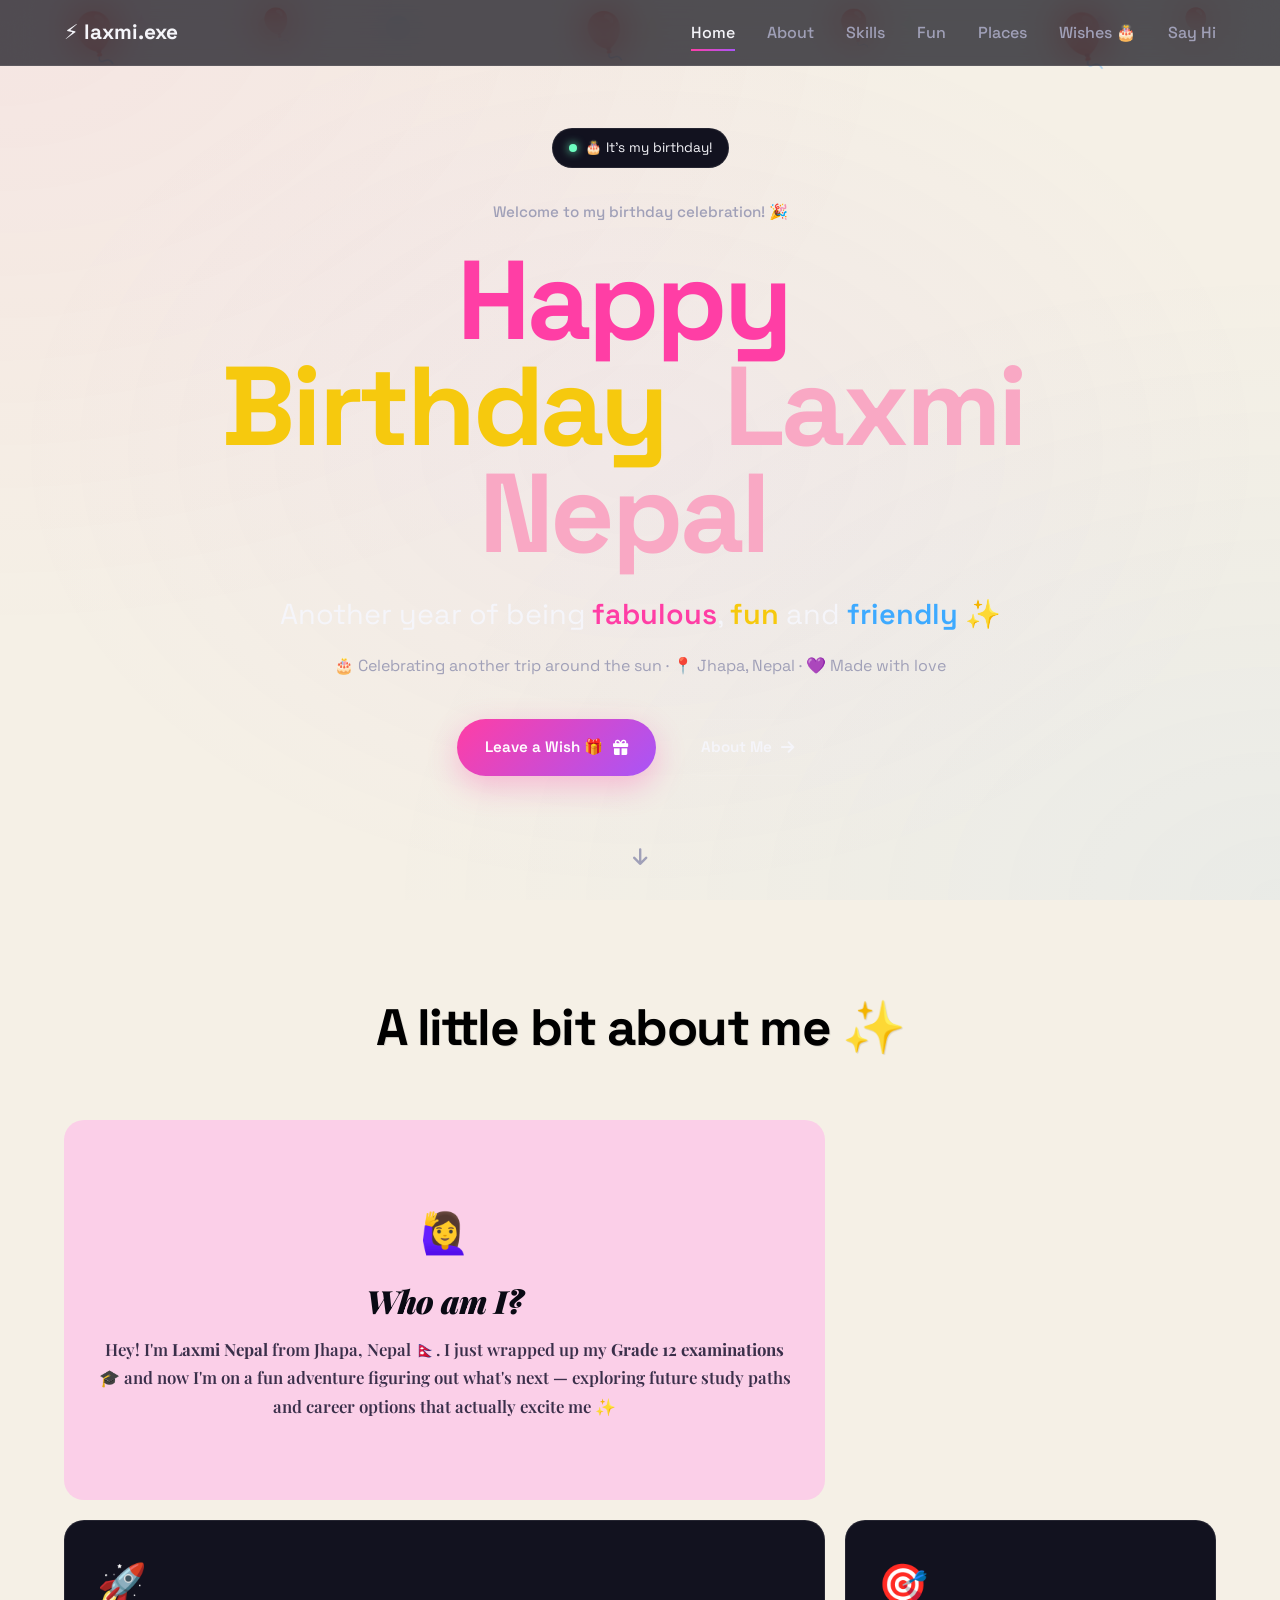
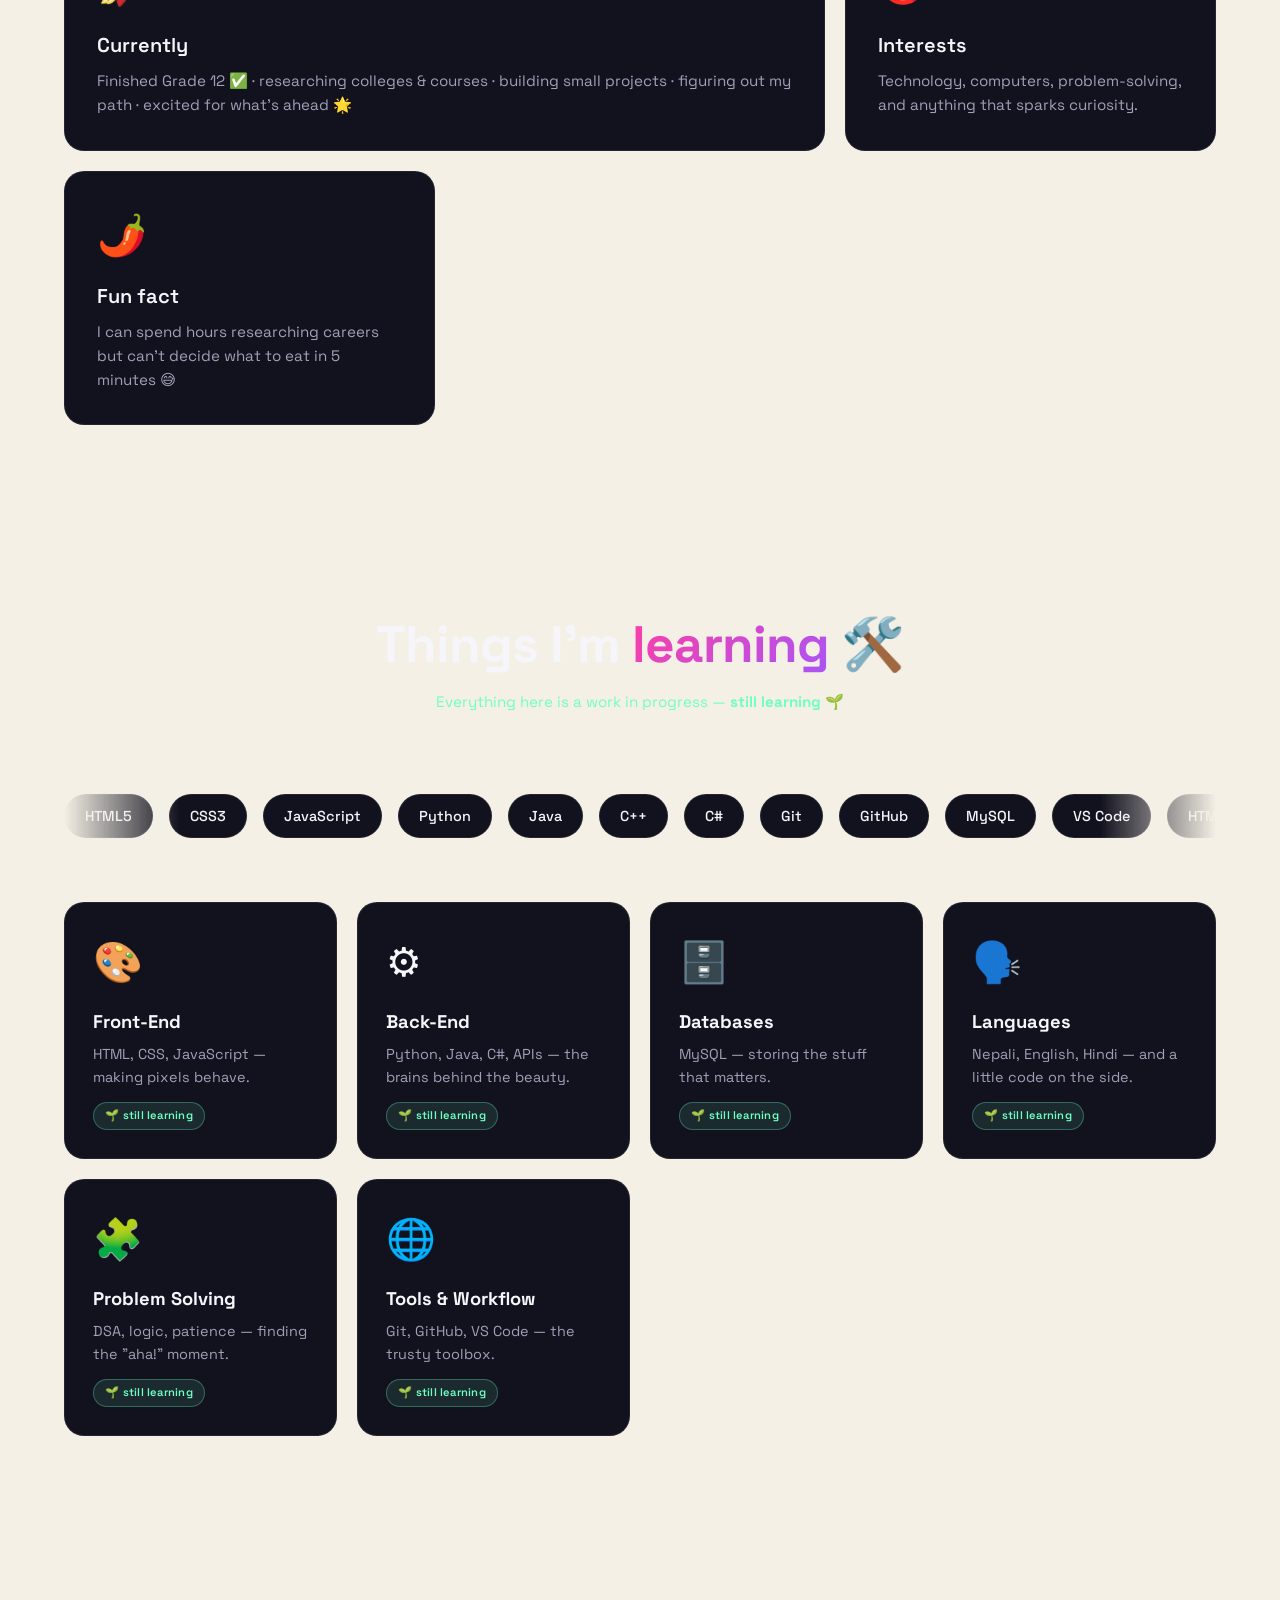
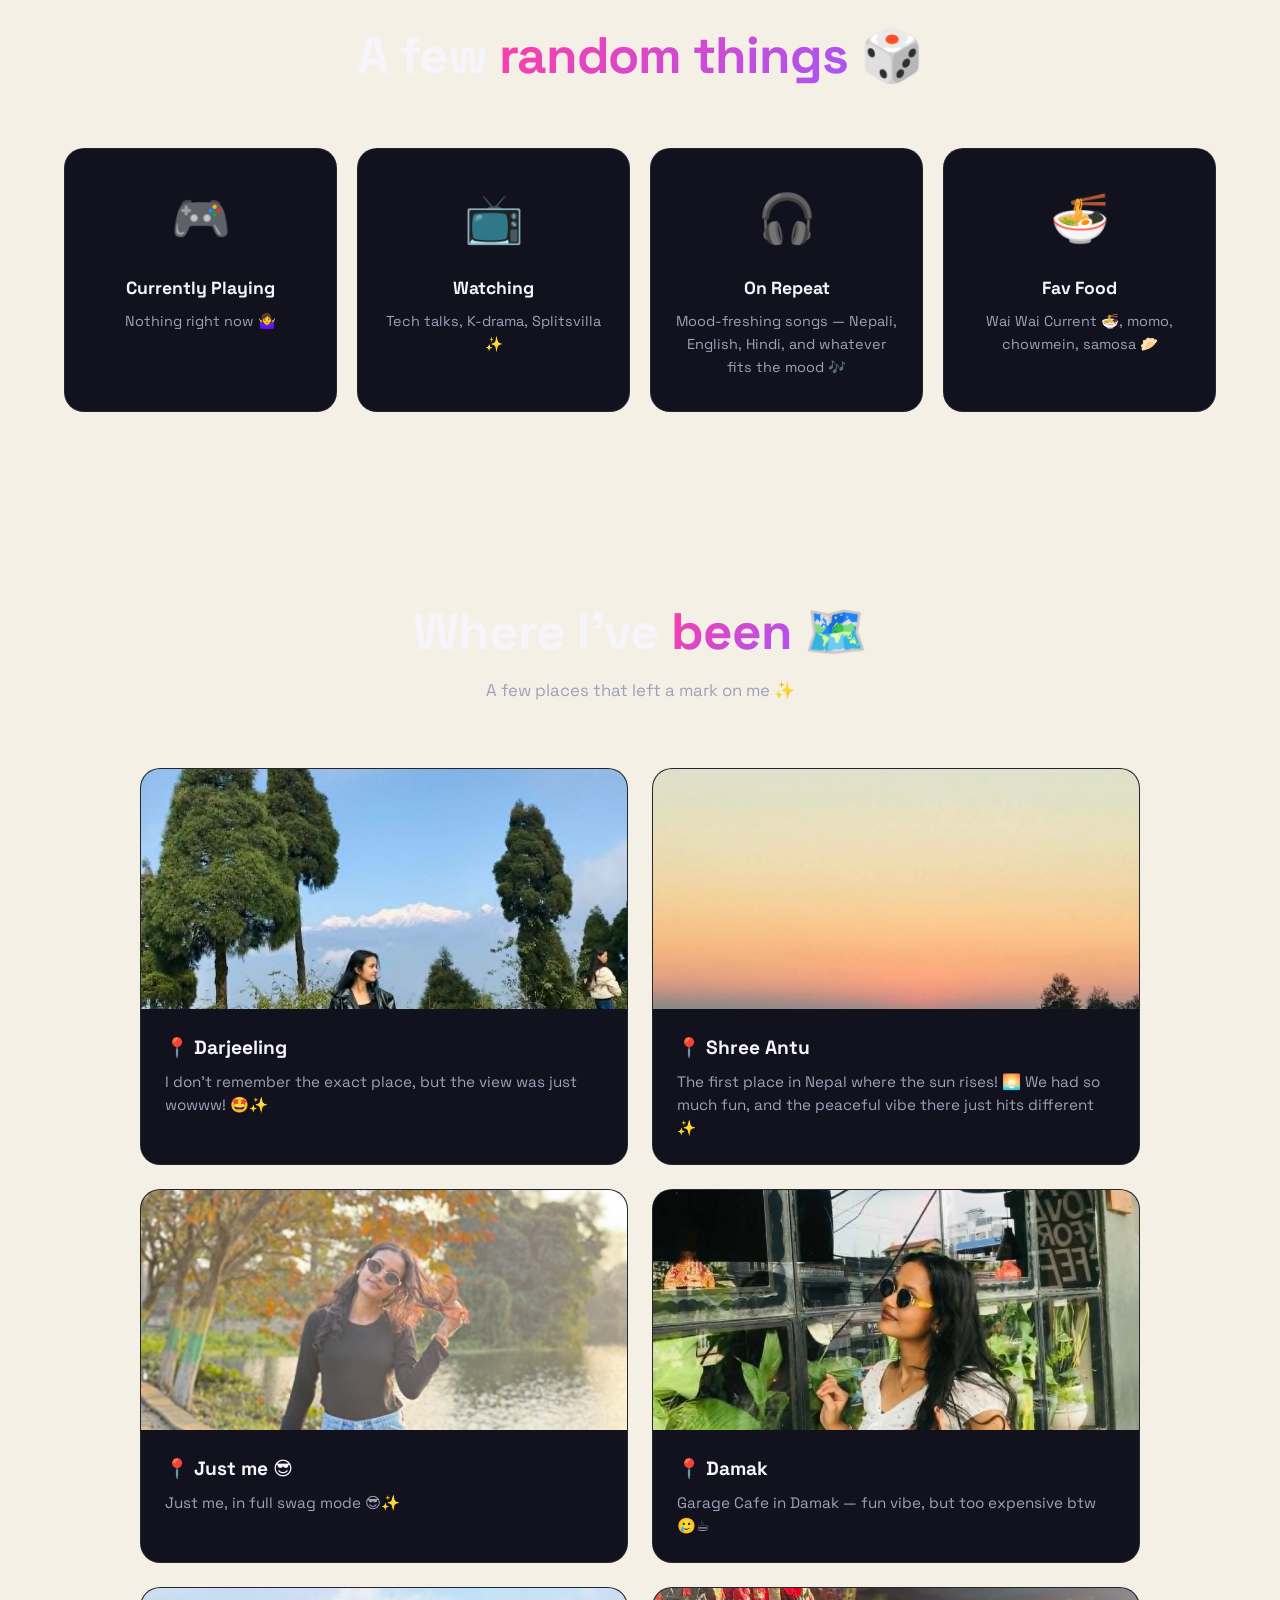
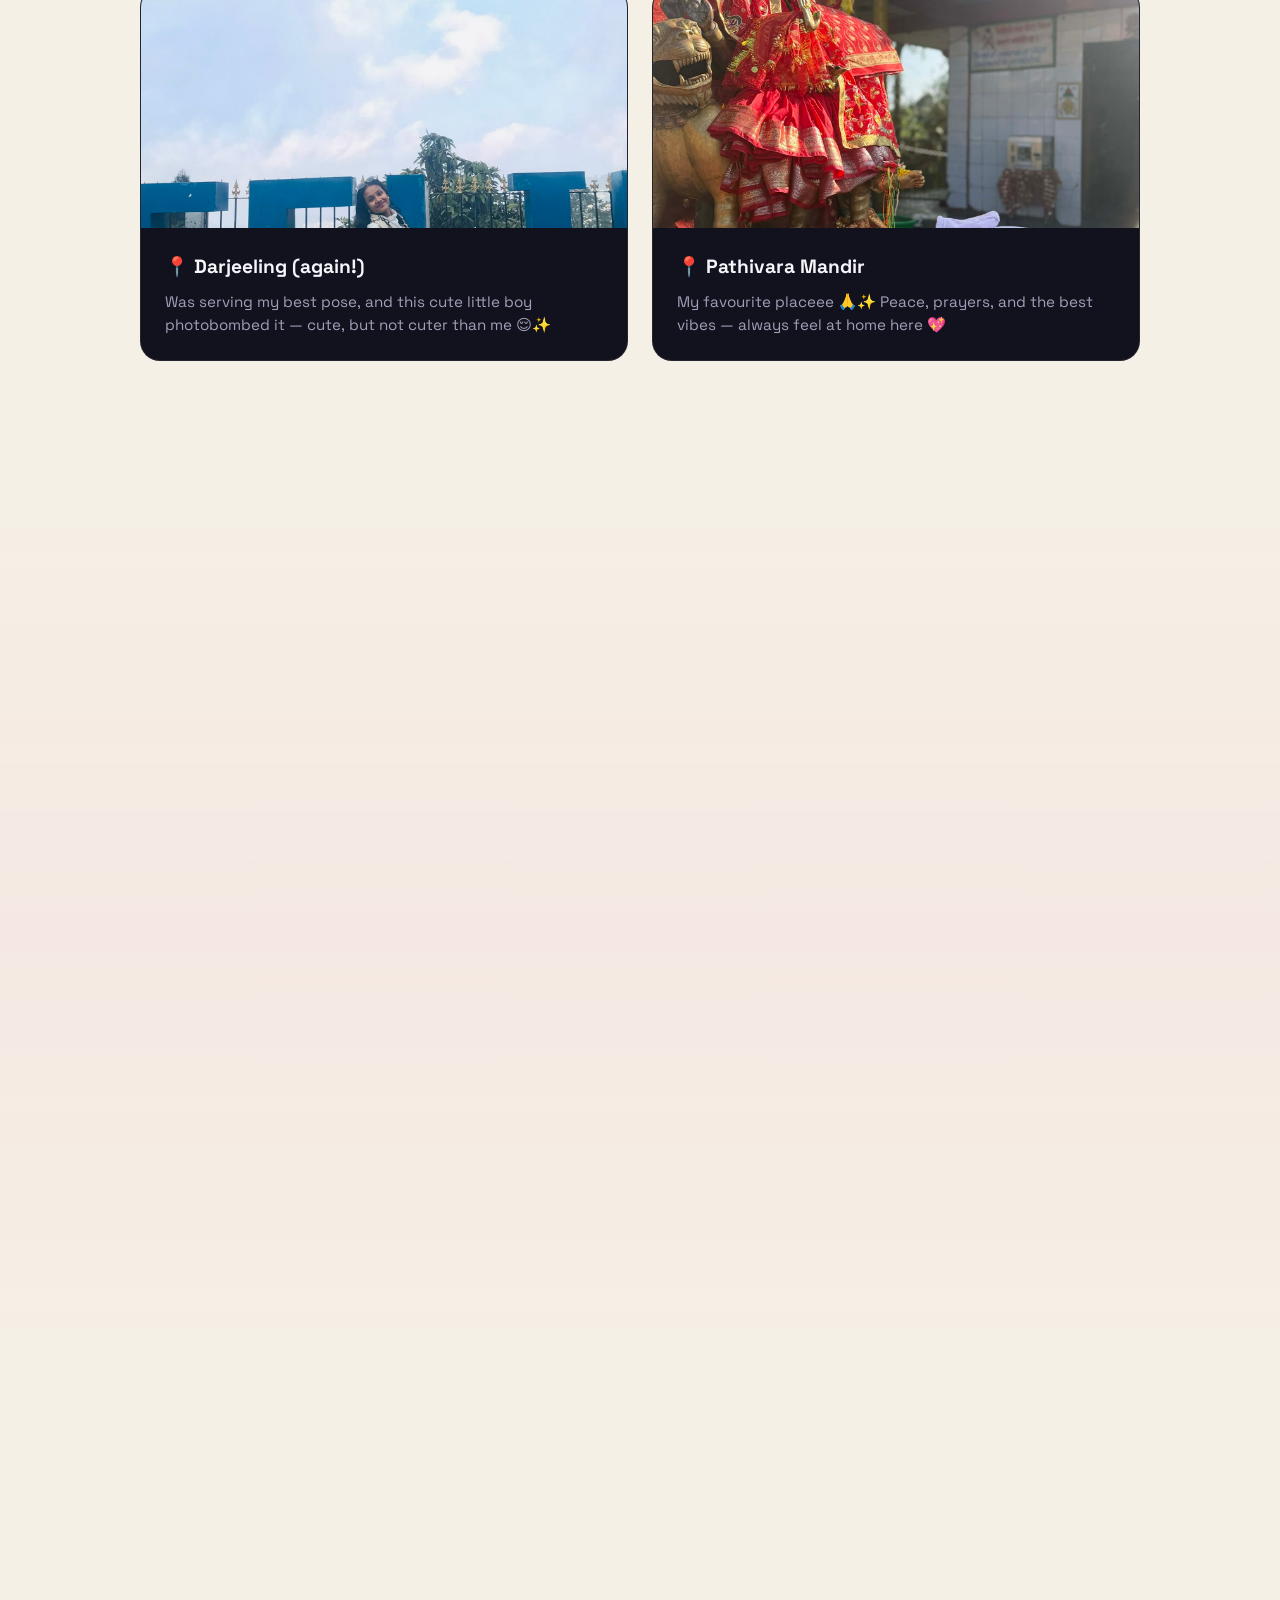
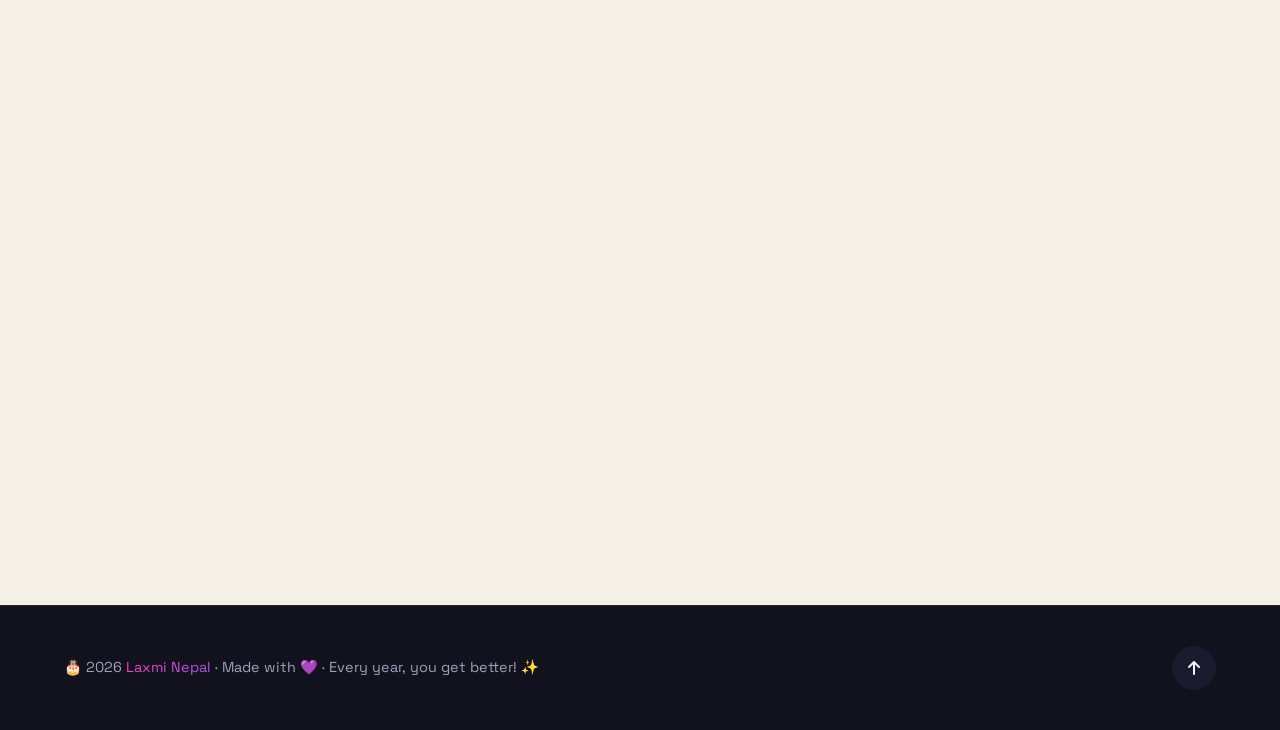
==== commit d835a23e: "Birthday themed makeover with wishes" ====
--- a/index.html
+++ b/index.html
@@ -3,8 +3,8 @@
 <head>
     <meta charset="UTF-8" />
     <meta name="viewport" content="width=device-width, initial-scale=1.0" />
-    <title>Laxmi Nepal ⚡ Portfolio</title>
-    <meta name="description" content="Portfolio of Laxmi Nepal from Jhapa, Nepal — just finished Grade 12, exploring future study and career options." />
+    <title>🎂 Happy Birthday Laxmi! 🎉</title>
+    <meta name="description" content="Celebrating Laxmi Nepal's birthday — a special birthday wish portfolio! 🎂" />
     <link rel="preconnect" href="https://fonts.googleapis.com" />
     <link rel="preconnect" href="https://fonts.gstatic.com" crossorigin />
     <link href="https://fonts.googleapis.com/css2?family=Space+Grotesk:wght@400;500;600;700&family=Clash+Display:wght@600;700&family=Playfair+Display:ital,wght@0,400;0,600;0,700;0,800;0,900;1,400&display=swap" rel="stylesheet" />
@@ -31,6 +31,7 @@
                 <li><a href="#skills" class="nav-link">Skills</a></li>
                 <li><a href="#fun" class="nav-link">Fun</a></li>
                 <li><a href="#places" class="nav-link">Places</a></li>
+                <li><a href="#wishes" class="nav-link">Wishes 🎂</a></li>
                 <li><a href="#contact" class="nav-link">Say Hi</a></li>
             </ul>
             <button class="nav-toggle" id="nav-toggle" aria-label="Toggle menu">
@@ -42,24 +43,40 @@
     <main>
         <!-- HERO -->
         <section class="hero" id="home">
+            <div class="hero-balloons">
+                <span class="balloon b1">🎈</span>
+                <span class="balloon b2">🎈</span>
+                <span class="balloon b3">🎈</span>
+                <span class="balloon b4">🎈</span>
+                <span class="balloon b5">🎈</span>
+                <span class="balloon b6">🎈</span>
+            </div>
             <div class="container hero-container">
-                <p class="welcome-text" data-reveal>Welcome — so glad you're here ✨</p>
+                <div class="hero-badge" data-reveal>
+                    <span class="dot"></span>
+                    🎂 It's my birthday!
+                </div>
+                <p class="welcome-text" data-reveal>Welcome to my birthday celebration! 🎉</p>
                 <h1 class="hero-name" data-reveal>
-                    <span class="word text-blue">Hi,</span>
-                    <span class="word text-blue">I'm</span>
+                    <span class="word text-pink">Happy</span>
+                    <span class="word text-gold">Birthday</span>
                     <span class="word name-pink">Laxmi</span>
                     <span class="word name-pink">Nepal</span>
                 </h1>
                 <p class="hero-sub" data-reveal>
-                    I'm a <span class="hl-pink">fun</span> and
-                    <span class="hl-blue">friendly</span> person ✨
+                    Another year of being <span class="hl-pink">fabulous</span>,
+                    <span class="hl-gold">fun</span> and
+                    <span class="hl-blue">friendly</span> ✨
                 </p>
                 <p class="hero-tag" data-reveal>
-                    🎓 Just finished Grade 12 · 📍 Jhapa, Nepal · 🔭 Exploring my future
+                    🎂 Celebrating another trip around the sun · 📍 Jhapa, Nepal · 💜 Made with love
                 </p>
                 <div class="hero-cta" data-reveal>
-                    <a href="#contact" class="btn btn-ghost">
-                        Let's talk <i class="fas fa-arrow-right"></i>
+                    <a href="#wishes" class="btn btn-primary">
+                        Leave a Wish 🎁 <i class="fas fa-gift"></i>
+                    </a>
+                    <a href="#about" class="btn btn-ghost">
+                        About Me <i class="fas fa-arrow-right"></i>
                     </a>
                 </div>
             </div>
@@ -283,6 +300,40 @@
             </div>
         </section>
 
+        <!-- BIRTHDAY WISHES -->
+        <section class="section wishes" id="wishes">
+            <div class="container">
+                <div class="section-head" data-reveal>
+                    <h2 class="section-title">Birthday <span class="gradient">Wishes</span> 🎂</h2>
+                    <p class="section-sub">Leave a sweet message for Laxmi! 💌</p>
+                </div>
+                <div class="wishes-form-wrap" data-reveal>
+                    <form class="wishes-form" id="wishes-form">
+                        <div class="form-row">
+                            <div class="form-group">
+                                <input type="text" name="wisher-name" placeholder="Your name ✨" required />
+                            </div>
+                            <div class="form-group">
+                                <input type="text" name="wisher-relation" placeholder="How do you know Laxmi? (optional)" />
+                            </div>
+                        </div>
+                        <div class="form-group">
+                            <textarea name="wish-message" rows="3" placeholder="Write your birthday wish... 💖" required></textarea>
+                        </div>
+                        <div class="form-actions">
+                            <button type="submit" class="btn btn-primary">
+                                <i class="fas fa-heart"></i> Send Wish
+                            </button>
+                        </div>
+                        <p class="form-status" id="wishes-status"></p>
+                    </form>
+                </div>
+                <div class="wishes-grid" id="wishes-grid" data-reveal>
+                    <!-- wishes rendered by JS -->
+                </div>
+            </div>
+        </section>
+
         <!-- CONTACT -->
         <section class="section contact" id="contact">
             <div class="container">
@@ -343,7 +394,7 @@
 
     <footer class="footer">
         <div class="container">
-            <p>© <span id="year"></span> <span class="gradient">Laxmi Nepal</span> · Made with 💜 in Jhapa, Nepal</p>
+            <p>🎂 <span id="year"></span> <span class="gradient">Laxmi Nepal</span> · Made with 💜 · Every year, you get better! ✨</p>
             <a href="#home" class="back-top" aria-label="Back to top">
                 <i class="fas fa-arrow-up"></i>
             </a>
--- a/style.css
+++ b/style.css
@@ -479,9 +479,19 @@
     color: var(--blue);
 }
 
+.text-pink {
+    color: var(--pink);
+}
+
+.text-gold {
+    color: #f6c90e;
+}
+
 .name-pink {
     color: #f9a8c4;
 }
+
+.hl-gold { color: #f6c90e; font-weight: 600; }
 
 .hero-sub {
     font-size: clamp(1.2rem, 3vw, 1.8rem);
@@ -1337,6 +1347,212 @@
     }
 }
 
+/* ============================================
+   BALLOONS
+   ============================================ */
+.hero-balloons {
+    position: absolute;
+    inset: 0;
+    pointer-events: none;
+    overflow: hidden;
+    z-index: 0;
+}
+
+.balloon {
+    position: absolute;
+    font-size: 2.5rem;
+    animation: balloonFloat 6s ease-in-out infinite;
+    opacity: 0.6;
+}
+
+.balloon.b1 { left: 5%; animation-delay: 0s; font-size: 3rem; }
+.balloon.b2 { left: 20%; animation-delay: 1s; font-size: 2rem; }
+.balloon.b3 { left: 45%; animation-delay: 2s; font-size: 2.8rem; }
+.balloon.b4 { left: 65%; animation-delay: 3s; font-size: 2.2rem; }
+.balloon.b5 { left: 82%; animation-delay: 4s; font-size: 3.2rem; }
+.balloon.b6 { left: 92%; animation-delay: 5s; font-size: 1.8rem; }
+
+@keyframes balloonFloat {
+    0%, 100% { transform: translateY(0) rotate(-5deg); }
+    25% { transform: translateY(-30px) rotate(5deg); }
+    50% { transform: translateY(-15px) rotate(-3deg); }
+    75% { transform: translateY(-40px) rotate(3deg); }
+}
+
+/* ============================================
+   CONFETTI (used by JS)
+   ============================================ */
+.confetti-piece {
+    position: fixed;
+    pointer-events: none;
+    z-index: 9999;
+    font-size: 1.2rem;
+    opacity: 1;
+    animation: confettiFall linear forwards;
+}
+
+@keyframes confettiFall {
+    0% { transform: translateY(0) rotate(0deg); opacity: 1; }
+    100% { transform: translateY(100vh) rotate(720deg); opacity: 0; }
+}
+
+/* ============================================
+   BIRTHDAY WISHES
+   ============================================ */
+.wishes {
+    background: linear-gradient(180deg, transparent, rgba(255, 62, 165, 0.04), transparent);
+}
+
+.wishes-form-wrap {
+    max-width: 700px;
+    margin: 0 auto 3rem;
+}
+
+.wishes-form {
+    background: var(--bg-2);
+    border: 1px solid var(--border);
+    border-radius: var(--radius);
+    padding: 2rem;
+}
+
+.wishes-form .form-row {
+    display: grid;
+    grid-template-columns: 1fr 1fr;
+    gap: 1rem;
+}
+
+.wishes-form .form-actions {
+    display: flex;
+    justify-content: center;
+}
+
+.wishes-form .btn-primary {
+    background: linear-gradient(135deg, #f6c90e, #ff8c42);
+    box-shadow: 0 10px 30px rgba(246, 201, 14, 0.3);
+}
+
+.wishes-form .btn-primary:hover {
+    box-shadow: 0 15px 40px rgba(246, 201, 14, 0.4);
+}
+
+.wishes-grid {
+    display: grid;
+    grid-template-columns: repeat(auto-fill, minmax(280px, 1fr));
+    gap: 1.25rem;
+    max-width: 1000px;
+    margin: 0 auto;
+}
+
+.wish-card {
+    background: var(--bg-2);
+    border: 1px solid var(--border);
+    border-radius: var(--radius);
+    padding: 1.5rem;
+    transition: var(--transition);
+    position: relative;
+    overflow: hidden;
+}
+
+.wish-card::before {
+    content: '';
+    position: absolute;
+    top: 0;
+    left: 0;
+    right: 0;
+    height: 3px;
+    background: linear-gradient(90deg, #f6c90e, var(--pink));
+    transform: scaleX(0);
+    transform-origin: left;
+    transition: var(--transition);
+}
+
+.wish-card:hover {
+    transform: translateY(-5px);
+    border-color: rgba(246, 201, 14, 0.3);
+    background: var(--bg-3);
+}
+
+.wish-card:hover::before {
+    transform: scaleX(1);
+}
+
+.wish-card-header {
+    display: flex;
+    align-items: center;
+    gap: 0.75rem;
+    margin-bottom: 0.75rem;
+}
+
+.wish-avatar {
+    width: 40px;
+    height: 40px;
+    border-radius: 50%;
+    background: linear-gradient(135deg, #f6c90e, var(--pink));
+    display: flex;
+    align-items: center;
+    justify-content: center;
+    font-weight: 700;
+    color: white;
+    font-size: 1rem;
+    flex-shrink: 0;
+}
+
+.wish-name {
+    font-size: 1.05rem;
+    font-weight: 600;
+}
+
+.wish-relation {
+    font-size: 0.75rem;
+    color: var(--text-dim);
+    font-weight: 400;
+}
+
+.wish-message {
+    color: var(--text);
+    font-size: 0.95rem;
+    line-height: 1.6;
+}
+
+.wish-time {
+    font-size: 0.7rem;
+    color: var(--text-dim);
+    margin-top: 0.75rem;
+    opacity: 0.7;
+}
+
+.wishes-empty {
+    text-align: center;
+    padding: 4rem 2rem;
+    color: var(--text-dim);
+    grid-column: 1 / -1;
+}
+
+.wishes-empty .big-emoji {
+    font-size: 4rem;
+    margin-bottom: 1rem;
+    display: block;
+}
+
+.wishes-empty h3 {
+    font-size: 1.3rem;
+    margin-bottom: 0.5rem;
+    color: var(--text);
+}
+
+/* ============================================
+   RESPONSIVE additions
+   ============================================ */
+@media (max-width: 600px) {
+    .wishes-form .form-row {
+        grid-template-columns: 1fr;
+    }
+    .wishes-grid {
+        grid-template-columns: 1fr;
+    }
+    .balloon { display: none; }
+}
+
 @media (prefers-reduced-motion: reduce) {
     *, *::before, *::after {
         animation-duration: 0.01ms !important;
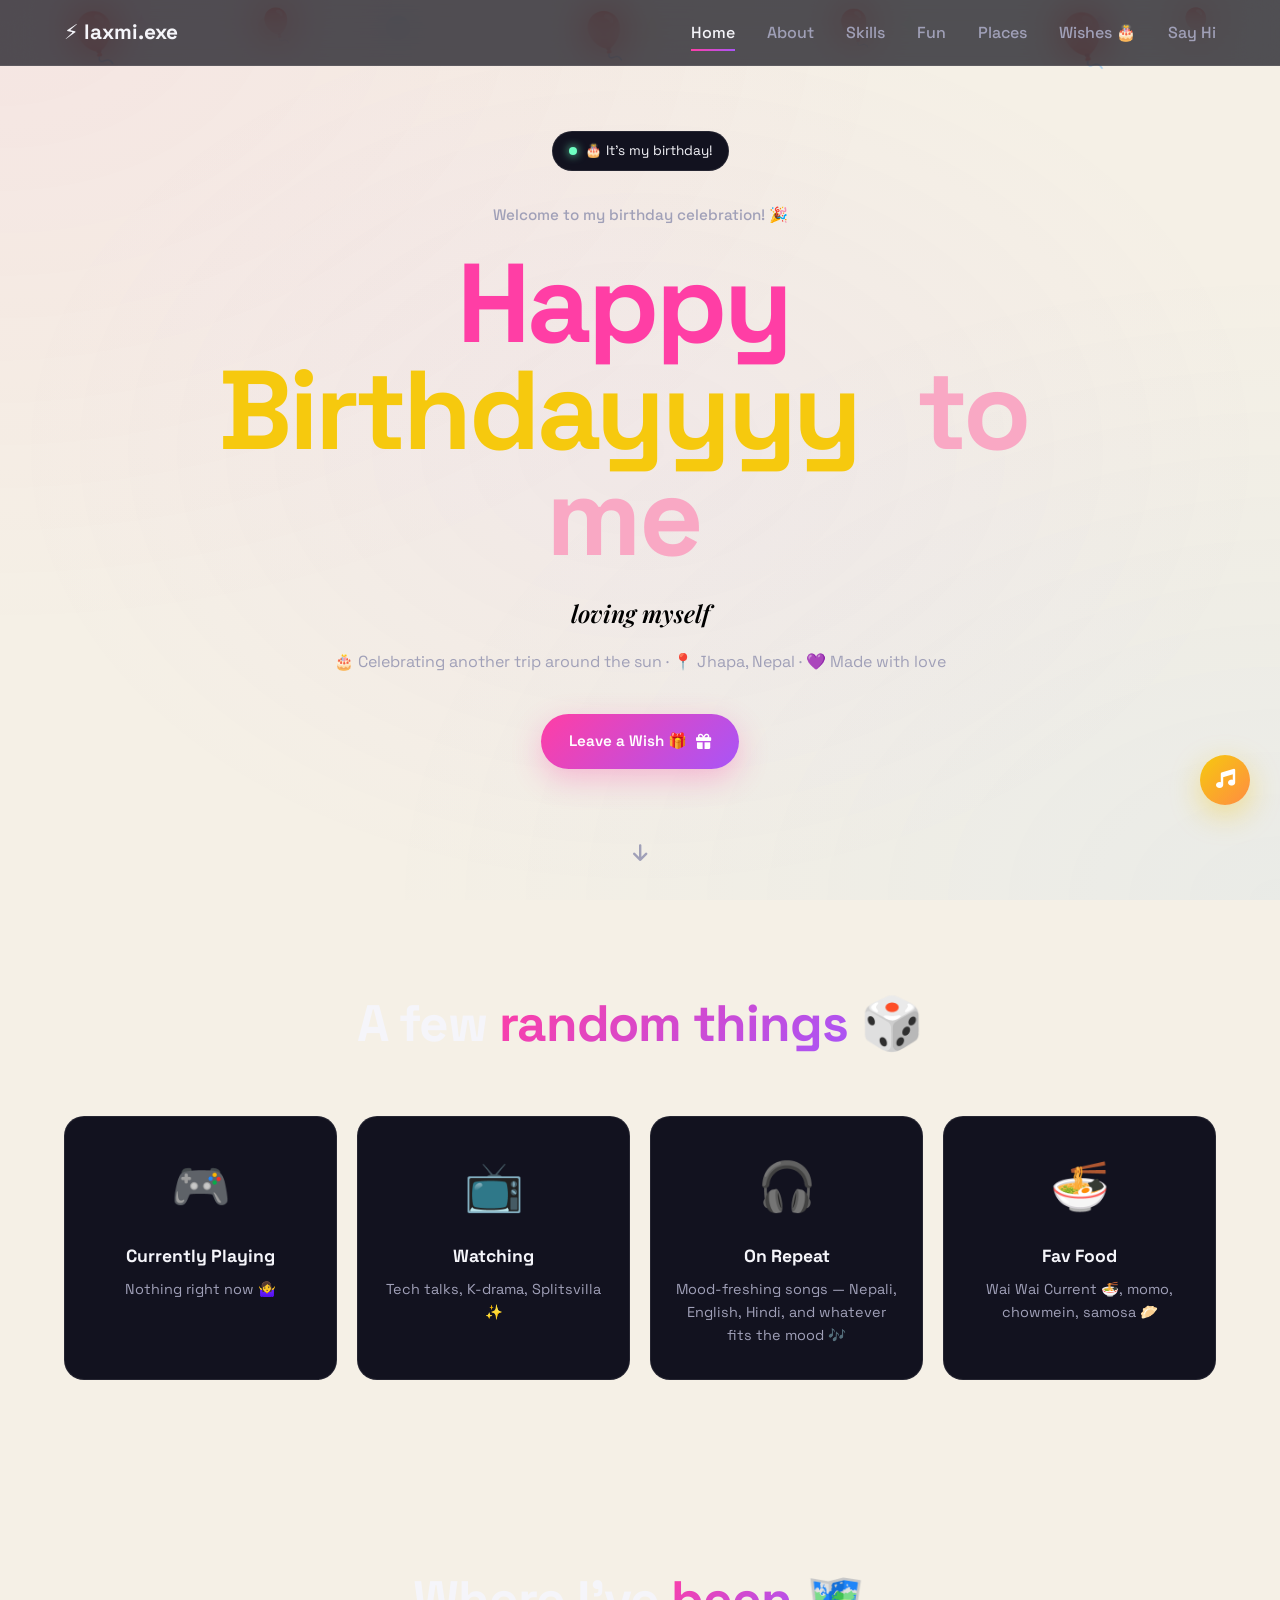
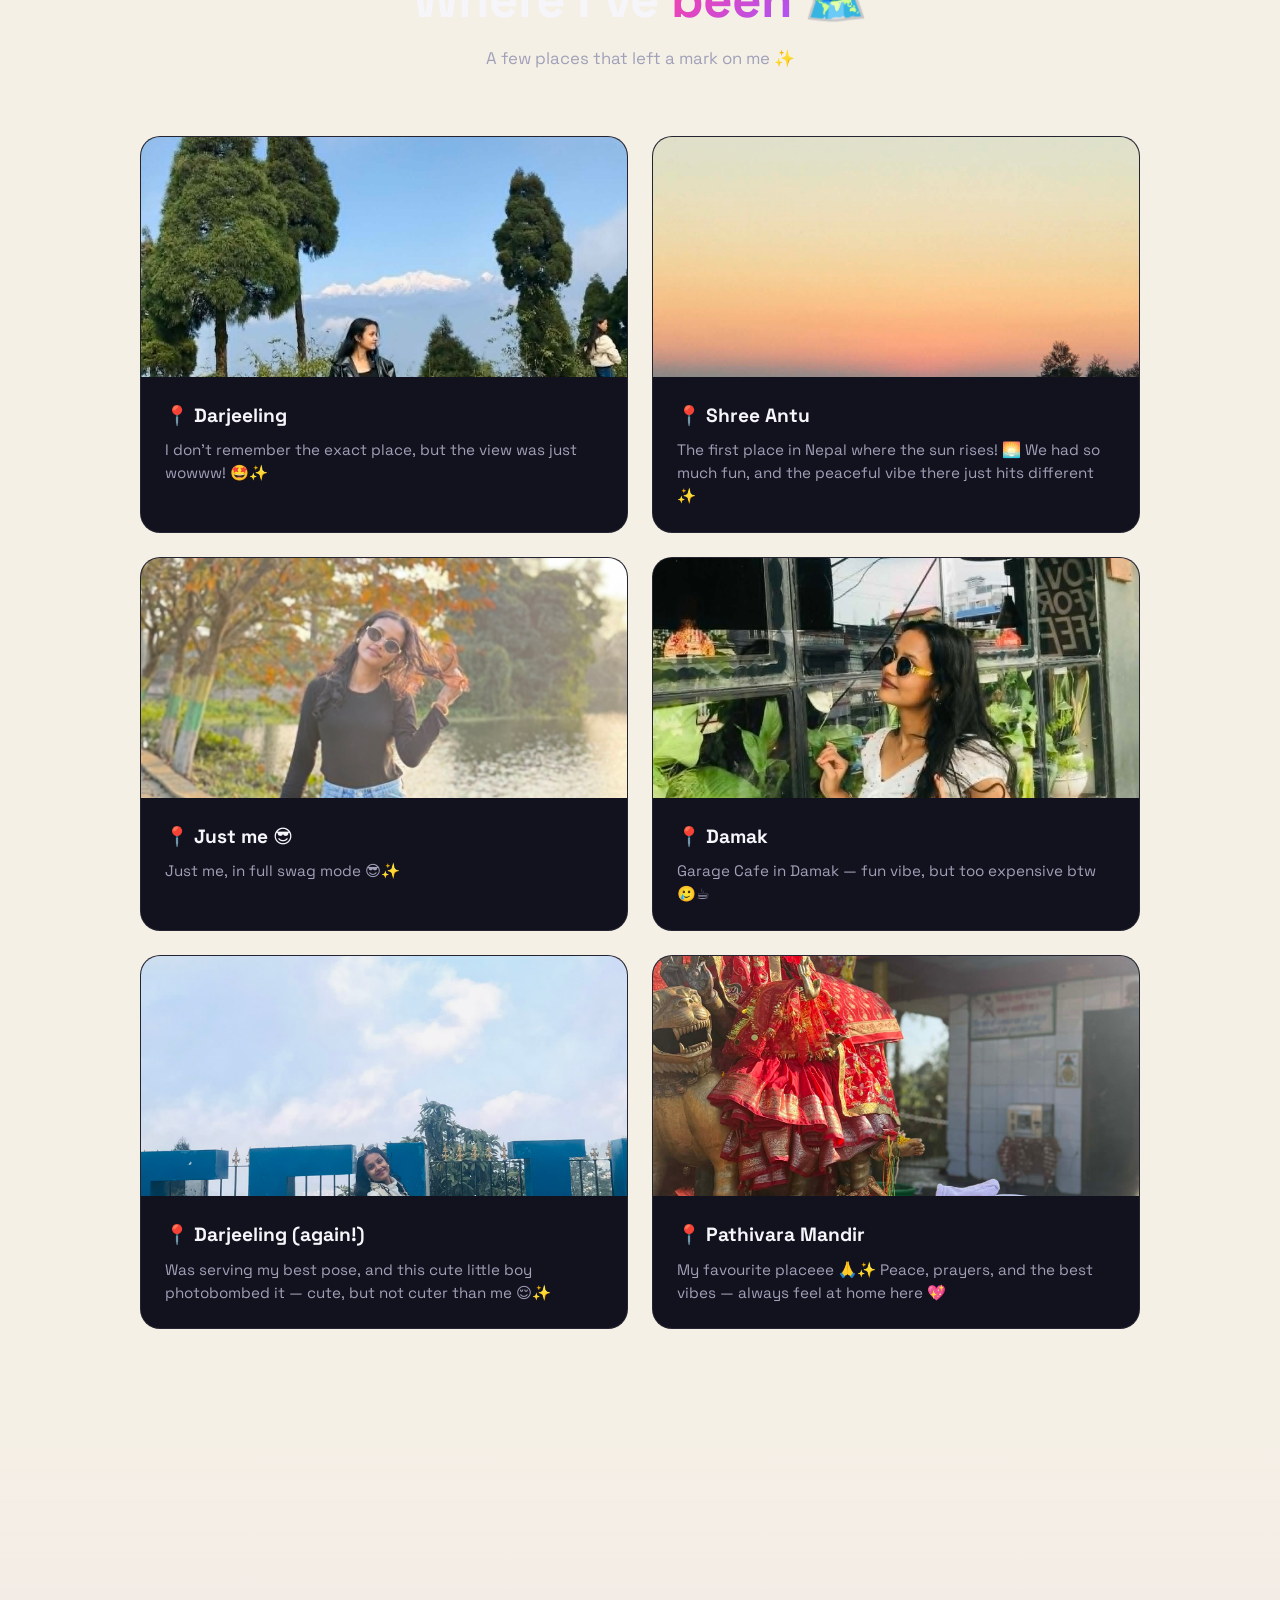
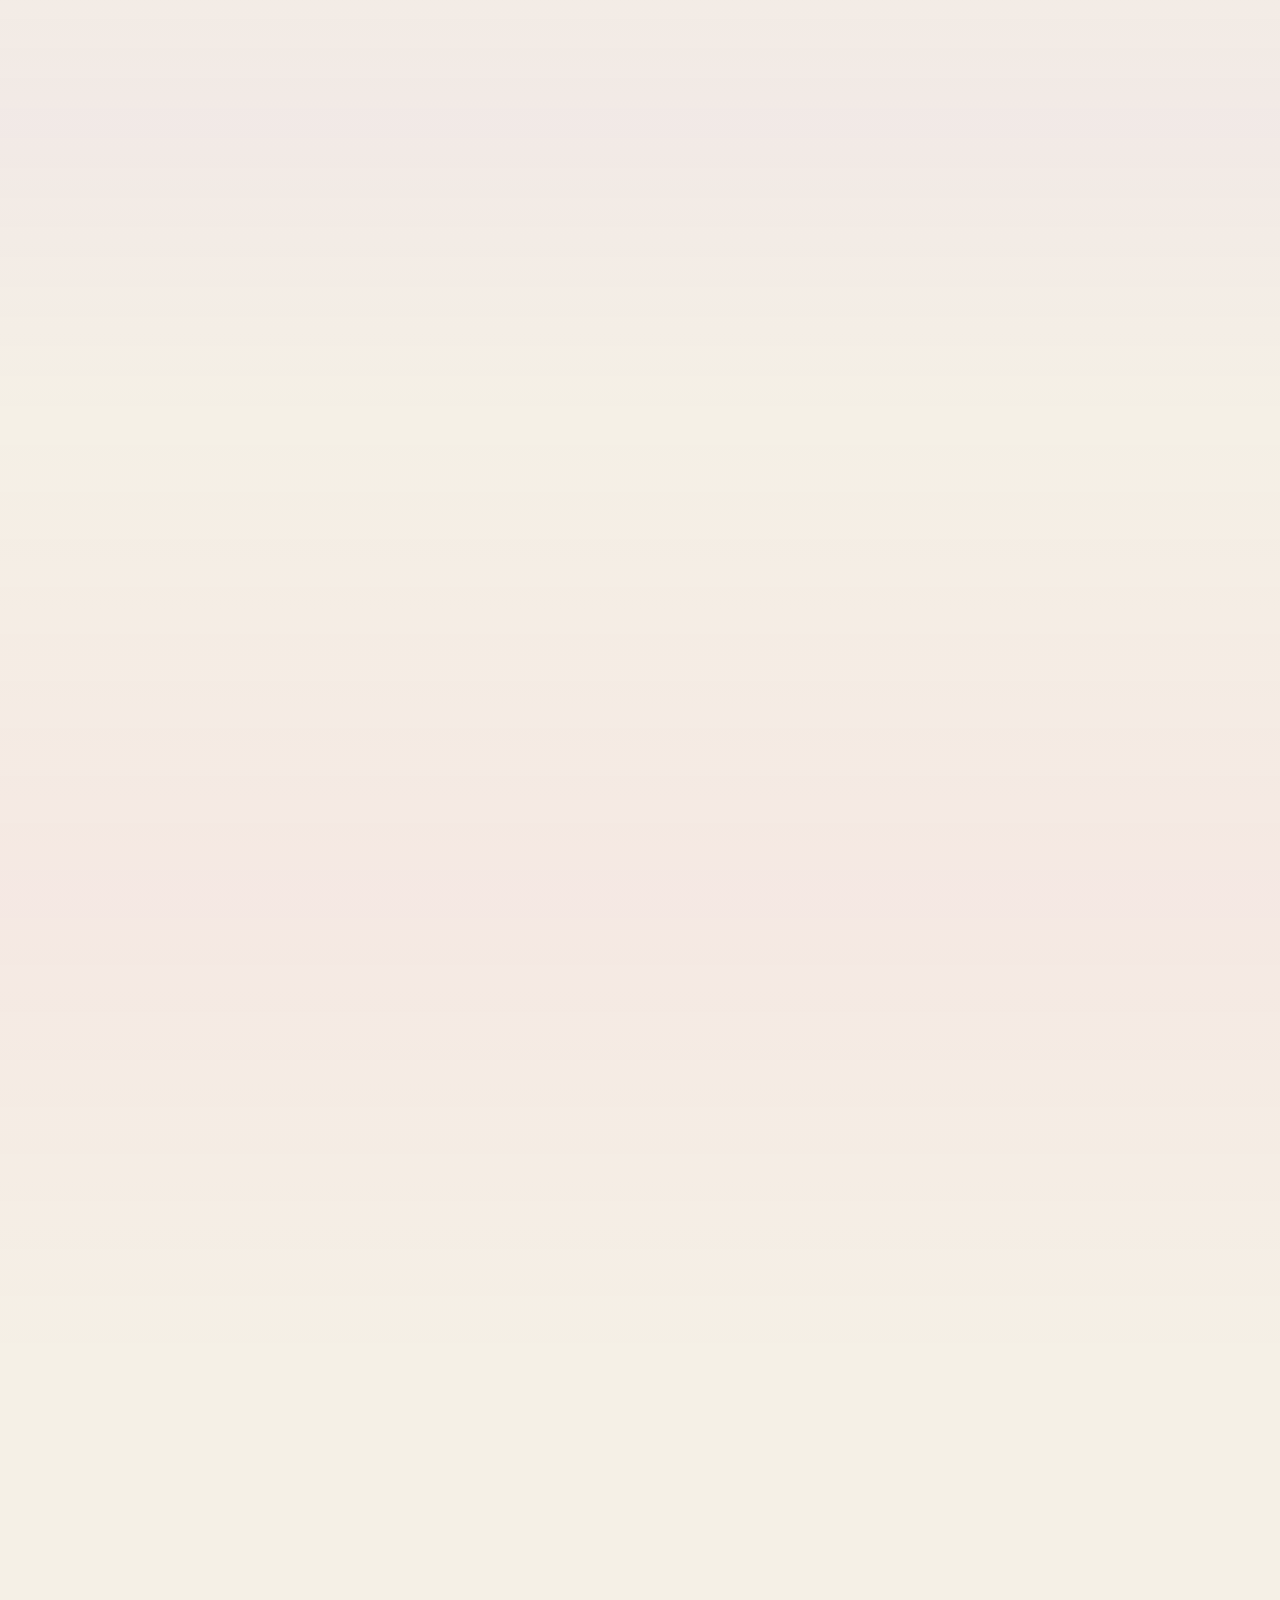
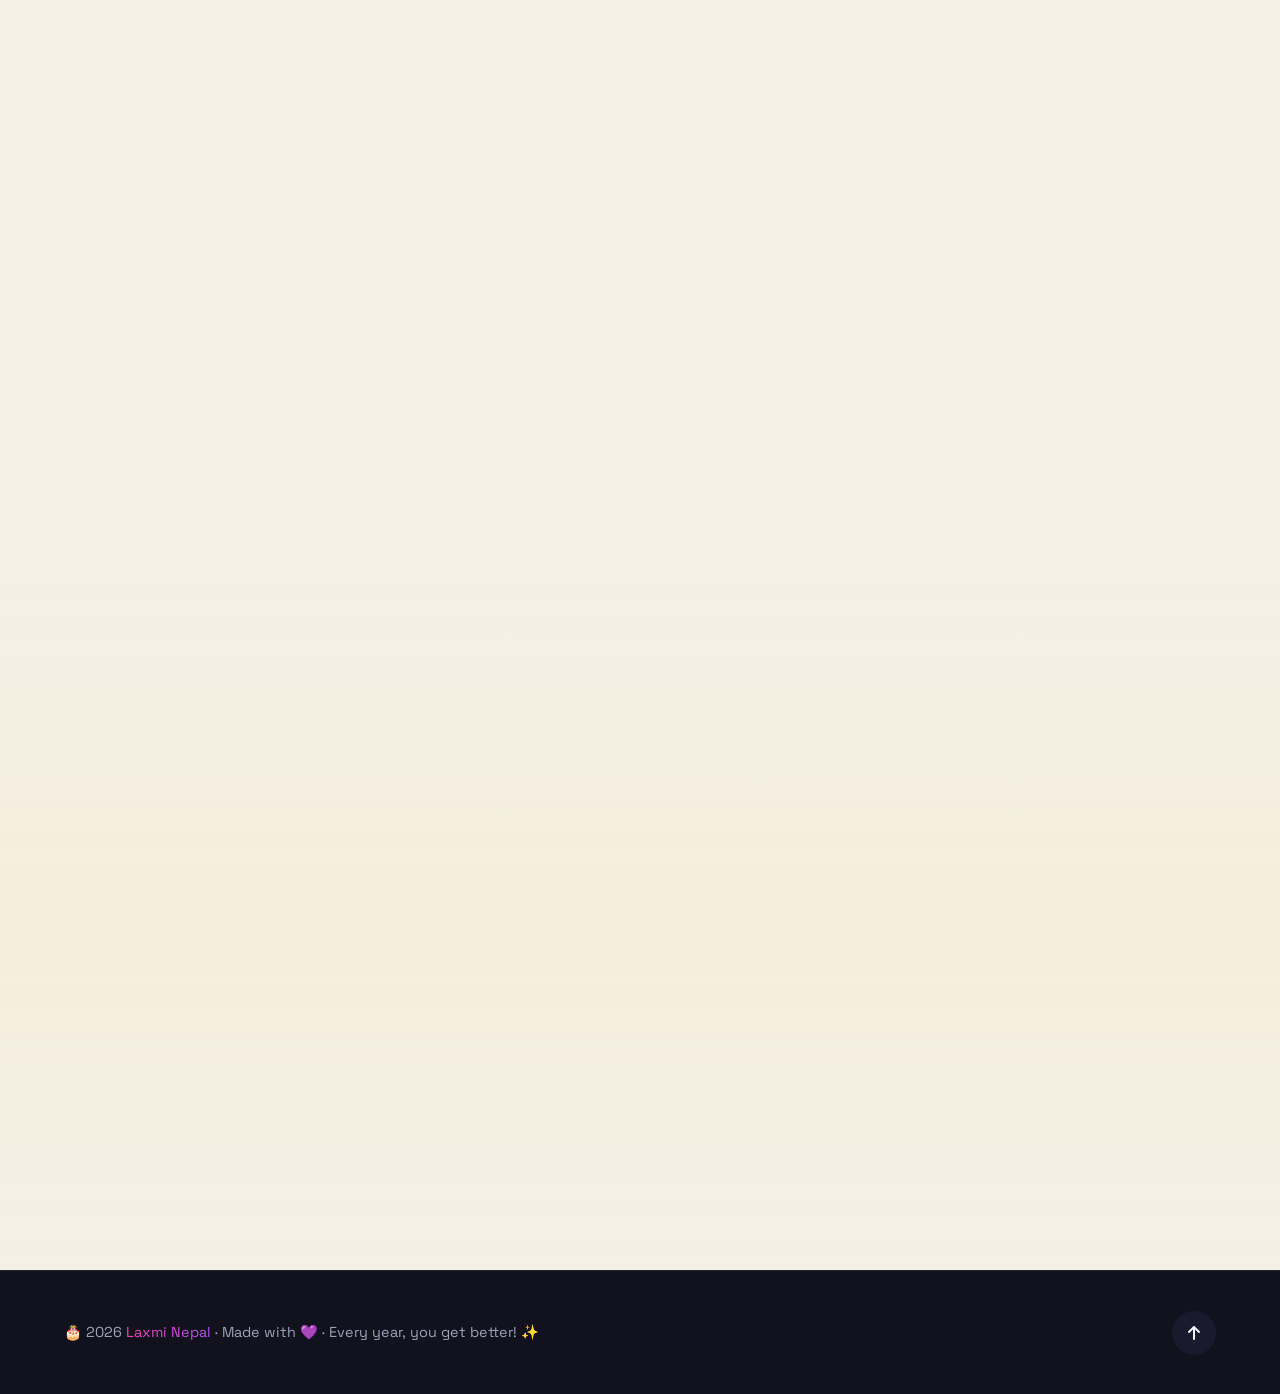
==== commit 4d4f1796: "up" ====
--- a/index.html
+++ b/index.html
@@ -59,15 +59,11 @@
                 <p class="welcome-text" data-reveal>Welcome to my birthday celebration! 🎉</p>
                 <h1 class="hero-name" data-reveal>
                     <span class="word text-pink">Happy</span>
-                    <span class="word text-gold">Birthday</span>
-                    <span class="word name-pink">Laxmi</span>
-                    <span class="word name-pink">Nepal</span>
+                    <span class="word text-gold">Birthdayyyy</span>
+                    <span class="word name-pink">to</span>
+                    <span class="word name-pink">me</span>
                 </h1>
-                <p class="hero-sub" data-reveal>
-                    Another year of being <span class="hl-pink">fabulous</span>,
-                    <span class="hl-gold">fun</span> and
-                    <span class="hl-blue">friendly</span> ✨
-                </p>
+                <p class="hero-bio" data-reveal>loving myself</p>
                 <p class="hero-tag" data-reveal>
                     🎂 Celebrating another trip around the sun · 📍 Jhapa, Nepal · 💜 Made with love
                 </p>
@@ -75,127 +71,15 @@
                     <a href="#wishes" class="btn btn-primary">
                         Leave a Wish 🎁 <i class="fas fa-gift"></i>
                     </a>
-                    <a href="#about" class="btn btn-ghost">
-                        About Me <i class="fas fa-arrow-right"></i>
-                    </a>
-                </div>
-            </div>
-            <a href="#about" class="hero-scroll" aria-label="Scroll down">
+
+                </div>
+            </div>
+            <a href="#fun" class="hero-scroll" aria-label="Scroll down">
                 <i class="fas fa-arrow-down"></i>
             </a>
         </section>
 
-        <!-- ABOUT -->
-        <section class="section about" id="about">
-            <div class="container">
-                <div class="section-head" data-reveal>
-                    <h2 class="section-title">A little bit <span class="gradient">about me</span> ✨</h2>
-                </div>
-                <div class="about-bento">
-                    <div class="bento bento-big" data-reveal>
-                        <div class="bento-emoji">🙋‍♀️</div>
-                        <h3>Who am I?</h3>
-                        <p>
-                            Hey! I'm <strong>Laxmi Nepal</strong> from Jhapa, Nepal 🇳🇵.
-                            I just wrapped up my <strong>Grade 12 examinations</strong> 🎓
-                            and now I'm on a fun adventure figuring out what's next —
-                            exploring future study paths and career options that
-                            actually excite me ✨
-                        </p>
-                    </div>
-                    <div class="bento bento-wide" data-reveal>
-                        <div class="bento-emoji">🚀</div>
-                        <h3>Currently</h3>
-                        <p>Finished Grade 12 ✅ · researching colleges & courses · building small projects · figuring out my path · excited for what's ahead 🌟</p>
-                    </div>
-                    <div class="bento" data-reveal>
-                        <div class="bento-emoji">🎯</div>
-                        <h3>Interests</h3>
-                        <p>Technology, computers, problem-solving, and anything that sparks curiosity.</p>
-                    </div>
-                    <div class="bento" data-reveal>
-                        <div class="bento-emoji">🌶️</div>
-                        <h3>Fun fact</h3>
-                        <p>I can spend hours researching careers but can't decide what to eat in 5 minutes 😅</p>
-                    </div>
-                </div>
-            </div>
-        </section>
-
-        <!-- SKILLS -->
-        <section class="section skills" id="skills">
-            <div class="container">
-                <div class="section-head" data-reveal>
-                    <h2 class="section-title">Things I'm <span class="gradient">learning</span> 🛠️</h2>
-                    <p class="section-sub learning-note">Everything here is a work in progress — <strong>still learning</strong> 🌱</p>
-                </div>
-                <div class="marquee">
-                    <div class="marquee-track">
-                        <span class="chip">HTML5</span>
-                        <span class="chip">CSS3</span>
-                        <span class="chip">JavaScript</span>
-                        <span class="chip">Python</span>
-                        <span class="chip">Java</span>
-                        <span class="chip">C++</span>
-                        <span class="chip">C#</span>
-                        <span class="chip">Git</span>
-                        <span class="chip">GitHub</span>
-                        <span class="chip">MySQL</span>
-                        <span class="chip">VS Code</span>
-                        <!-- duplicate for seamless loop -->
-                        <span class="chip">HTML5</span>
-                        <span class="chip">CSS3</span>
-                        <span class="chip">JavaScript</span>
-                        <span class="chip">Python</span>
-                        <span class="chip">Java</span>
-                        <span class="chip">C++</span>
-                        <span class="chip">C#</span>
-                        <span class="chip">Git</span>
-                        <span class="chip">GitHub</span>
-                        <span class="chip">MySQL</span>
-                        <span class="chip">VS Code</span>
-                    </div>
-                </div>
-                <div class="skills-grid">
-                    <div class="skill-card" data-reveal>
-                        <div class="skill-emoji">🎨</div>
-                        <h3>Front-End</h3>
-                        <p>HTML, CSS, JavaScript — making pixels behave.</p>
-                        <span class="learning-tag">🌱 still learning</span>
-                    </div>
-                    <div class="skill-card" data-reveal>
-                        <div class="skill-emoji">⚙️</div>
-                        <h3>Back-End</h3>
-                        <p>Python, Java, C#, APIs — the brains behind the beauty.</p>
-                        <span class="learning-tag">🌱 still learning</span>
-                    </div>
-                    <div class="skill-card" data-reveal>
-                        <div class="skill-emoji">🗄️</div>
-                        <h3>Databases</h3>
-                        <p>MySQL — storing the stuff that matters.</p>
-                        <span class="learning-tag">🌱 still learning</span>
-                    </div>
-                    <div class="skill-card" data-reveal>
-                        <div class="skill-emoji">🗣️</div>
-                        <h3>Languages</h3>
-                        <p>Nepali, English, Hindi — and a little code on the side.</p>
-                        <span class="learning-tag">🌱 still learning</span>
-                    </div>
-                    <div class="skill-card" data-reveal>
-                        <div class="skill-emoji">🧩</div>
-                        <h3>Problem Solving</h3>
-                        <p>DSA, logic, patience — finding the "aha!" moment.</p>
-                        <span class="learning-tag">🌱 still learning</span>
-                    </div>
-                    <div class="skill-card" data-reveal>
-                        <div class="skill-emoji">🌐</div>
-                        <h3>Tools & Workflow</h3>
-                        <p>Git, GitHub, VS Code — the trusty toolbox.</p>
-                        <span class="learning-tag">🌱 still learning</span>
-                    </div>
-                </div>
-            </div>
-        </section>
+
 
         <!-- FUN -->
         <section class="section fun" id="fun">
@@ -300,12 +184,36 @@
             </div>
         </section>
 
+        <!-- NOTE FOR ME -->
+        <section class="section note-section" id="note">
+            <div class="container">
+                <div class="section-head" data-reveal>
+                    <h2 class="section-title"><span class="gradient">note for me</span> 💜</h2>
+                </div>
+                <div class="note-content" data-reveal>
+                    <div class="note-card">
+                        <p class="note-text" id="note-text">You are amazing. Keep shining! ✨</p>
+                        <button class="btn btn-primary edit-note-btn" id="edit-note-btn">
+                            <i class="fas fa-pen"></i> Edit Note
+                        </button>
+                    </div>
+                    <div class="note-edit-form" id="note-edit-form" style="display:none;">
+                        <textarea id="note-input" rows="3" placeholder="Write a note to yourself... 💜"></textarea>
+                        <div class="note-actions">
+                            <button class="btn btn-primary" id="save-note-btn"><i class="fas fa-check"></i> Save</button>
+                            <button class="btn btn-ghost" id="cancel-note-btn">Cancel</button>
+                        </div>
+                    </div>
+                </div>
+            </div>
+        </section>
+
         <!-- BIRTHDAY WISHES -->
         <section class="section wishes" id="wishes">
             <div class="container">
                 <div class="section-head" data-reveal>
-                    <h2 class="section-title">Birthday <span class="gradient">Wishes</span> 🎂</h2>
-                    <p class="section-sub">Leave a sweet message for Laxmi! 💌</p>
+                    <h2 class="section-title"><span class="wish-black">Birthday</span> <span class="gradient">Wishes</span> 🎂</h2>
+                    <p class="section-sub">Leave a sweet message for me! 💌</p>
                 </div>
                 <div class="wishes-form-wrap" data-reveal>
                     <form class="wishes-form" id="wishes-form">
@@ -392,6 +300,21 @@
         </section>
     </main>
 
+    <section class="section video-section" id="video">
+        <div class="container">
+            <div class="section-head" data-reveal>
+                <h2 class="section-title"><span class="gradient">me</span> 💜</h2>
+            </div>
+            <div class="video-wrap" data-reveal>
+                <video class="my-video" controls autoplay loop playsinline>
+                    <source src="images/20cc01bb-fa51-4eac-a421-1152b60462b6.mp4" type="video/mp4">
+                    Your browser doesn't support video.
+                </video>
+                <p class="video-note">📁 Add your MP4 file as <code>images/myvideo.mp4</code></p>
+            </div>
+        </div>
+    </section>
+
     <footer class="footer">
         <div class="container">
             <p>🎂 <span id="year"></span> <span class="gradient">Laxmi Nepal</span> · Made with 💜 · Every year, you get better! ✨</p>
@@ -401,10 +324,35 @@
         </div>
     </footer>
 
+    <div class="splash-overlay" id="splash-overlay">
+        <div class="splash-text">
+            <div class="splash-emojis">
+                <span>🎉</span><span>🎂</span><span>🎊</span>
+            </div>
+            <span class="splash-word y1">yayyyyyy</span>
+            <span class="splash-word y2">its my birthday</span>
+            <div class="splash-emojis bottom">
+                <span>🎁</span><span>✨</span><span>💜</span>
+            </div>
+        </div>
+    </div>
+
     <button class="scroll-top" id="scroll-top" aria-label="Scroll to top">
         <i class="fas fa-arrow-up"></i>
     </button>
 
+    <button class="music-btn" id="music-btn" aria-label="Toggle music">
+        <i class="fas fa-music"></i>
+    </button>
+
+    <div class="music-player" id="music-player">
+        <div class="music-header">
+            <span>🎵 Haareya - Arijit Singh</span>
+            <button class="music-close" id="music-close">&times;</button>
+        </div>
+        <iframe id="music-iframe" src="" allow="autoplay; encrypted-media" allowfullscreen></iframe>
+    </div>
+
     <script src="script.js"></script>
 </body>
 </html>
--- a/style.css
+++ b/style.css
@@ -511,6 +511,16 @@
     animation: fadeInUp 0.8s ease 0.6s backwards;
 }
 
+.hero-bio {
+    color: #000;
+    font-style: italic;
+    font-size: 1.5rem;
+    font-weight: 600;
+    font-family: 'Playfair Display', 'Georgia', serif;
+    margin-bottom: 1rem;
+    animation: fadeInUp 0.8s ease 0.5s backwards;
+}
+
 .welcome-text {
     color: var(--text-dim);
     font-size: 0.95rem;
@@ -1243,6 +1253,167 @@
     background: var(--grad-1);
     color: white;
     transform: translateY(-3px) rotate(360deg);
+}
+
+/* ============================================
+   SPLASH OVERLAY
+   ============================================ */
+.splash-overlay {
+    position: fixed;
+    inset: 0;
+    background: linear-gradient(135deg, #ff3ea5, #a855f7, #3eaaff);
+    z-index: 10000;
+    display: flex;
+    align-items: center;
+    justify-content: center;
+    animation: splashFade 2.5s ease forwards;
+    pointer-events: none;
+}
+
+.splash-text {
+    text-align: center;
+    display: flex;
+    flex-direction: column;
+    gap: 0.2em;
+    align-items: center;
+}
+
+.splash-emojis {
+    font-size: clamp(2rem, 6vw, 4rem);
+    display: flex;
+    gap: 0.5em;
+    animation: splashBounce 0.8s cubic-bezier(0.68, -0.55, 0.265, 1.55) 0.4s forwards;
+    opacity: 0;
+}
+
+.splash-emojis.bottom {
+    animation-delay: 0.6s;
+}
+
+.splash-word {
+    font-family: 'Clash Display', 'Space Grotesk', sans-serif;
+    font-weight: 700;
+    color: white;
+    letter-spacing: -0.03em;
+    text-shadow: 0 10px 40px rgba(0, 0, 0, 0.3);
+}
+
+.splash-word.y1 {
+    font-size: clamp(4rem, 15vw, 10rem);
+    animation: splashBounce 0.8s cubic-bezier(0.68, -0.55, 0.265, 1.55) forwards;
+}
+
+.splash-word.y2 {
+    font-size: clamp(3rem, 10vw, 7rem);
+    animation: splashBounce 0.8s cubic-bezier(0.68, -0.55, 0.265, 1.55) 0.2s forwards;
+    opacity: 0;
+}
+
+@keyframes splashBounce {
+    0% { transform: scale(0) rotate(-10deg); opacity: 0; }
+    60% { transform: scale(1.2) rotate(3deg); opacity: 1; }
+    100% { transform: scale(1) rotate(0); opacity: 1; }
+}
+
+@keyframes splashFade {
+    0%, 60% { opacity: 1; visibility: visible; }
+    100% { opacity: 0; visibility: hidden; }
+}
+
+/* ============================================
+   MUSIC PLAYER
+   ============================================ */
+.music-btn {
+    position: fixed;
+    bottom: 95px;
+    right: 30px;
+    width: 50px;
+    height: 50px;
+    border-radius: 50%;
+    background: linear-gradient(135deg, #f6c90e, #ff8c42);
+    color: white;
+    border: none;
+    cursor: pointer;
+    font-size: 1.2rem;
+    box-shadow: 0 10px 30px rgba(246, 201, 14, 0.4);
+    z-index: 999;
+    transition: var(--transition);
+    animation: musicPulse 2s infinite;
+}
+
+.music-btn:hover {
+    transform: scale(1.1);
+}
+
+@keyframes musicPulse {
+    0%, 100% { box-shadow: 0 10px 30px rgba(246, 201, 14, 0.4); }
+    50% { box-shadow: 0 10px 50px rgba(246, 201, 14, 0.7); }
+}
+
+.music-player {
+    position: fixed;
+    bottom: 155px;
+    right: 30px;
+    width: 320px;
+    border-radius: var(--radius);
+    overflow: hidden;
+    background: var(--bg-2);
+    border: 1px solid var(--border);
+    box-shadow: 0 20px 60px rgba(0, 0, 0, 0.5);
+    z-index: 999;
+    transform: scale(0);
+    opacity: 0;
+    transform-origin: bottom right;
+    transition: all 0.3s cubic-bezier(0.4, 0, 0.2, 1);
+}
+
+.music-player.show {
+    transform: scale(1);
+    opacity: 1;
+}
+
+.music-header {
+    display: flex;
+    justify-content: space-between;
+    align-items: center;
+    padding: 0.75rem 1rem;
+    background: linear-gradient(135deg, #f6c90e, #ff8c42);
+    color: white;
+    font-weight: 600;
+    font-size: 0.85rem;
+}
+
+.music-close {
+    background: none;
+    border: none;
+    color: white;
+    font-size: 1.3rem;
+    cursor: pointer;
+    opacity: 0.8;
+    transition: var(--transition);
+}
+
+.music-close:hover {
+    opacity: 1;
+    transform: rotate(90deg);
+}
+
+.music-player iframe {
+    width: 100%;
+    height: 180px;
+    display: block;
+}
+
+@media (max-width: 600px) {
+    .music-player {
+        right: 10px;
+        width: calc(100vw - 20px);
+        bottom: 140px;
+    }
+    .music-btn {
+        right: 15px;
+        bottom: 80px;
+    }
 }
 
 /* ============================================
@@ -1403,6 +1574,10 @@
     background: linear-gradient(180deg, transparent, rgba(255, 62, 165, 0.04), transparent);
 }
 
+.wish-black {
+    color: #000;
+}
+
 .wishes-form-wrap {
     max-width: 700px;
     margin: 0 auto 3rem;
@@ -1541,6 +1716,104 @@
 }
 
 /* ============================================
+   NOTE FOR ME
+   ============================================ */
+.note-section {
+    background: linear-gradient(180deg, transparent, rgba(168, 85, 247, 0.04), transparent);
+}
+
+.note-content {
+    max-width: 600px;
+    margin: 0 auto;
+    text-align: center;
+}
+
+.note-card {
+    background: var(--bg-2);
+    border: 1px solid var(--border);
+    border-radius: var(--radius);
+    padding: 3rem 2rem;
+    position: relative;
+}
+
+.note-text {
+    font-size: clamp(1.5rem, 4vw, 2.2rem);
+    font-weight: 600;
+    line-height: 1.5;
+    color: var(--text);
+    font-family: 'Playfair Display', 'Georgia', serif;
+    margin-bottom: 2rem;
+}
+
+.edit-note-btn {
+    font-size: 0.85rem;
+}
+
+.note-edit-form {
+    margin-top: 1rem;
+}
+
+.note-edit-form textarea {
+    width: 100%;
+    padding: 1rem;
+    background: var(--bg-3);
+    border: 1px solid var(--border);
+    border-radius: var(--radius-sm);
+    font-family: inherit;
+    font-size: 1rem;
+    color: var(--text);
+    resize: vertical;
+}
+
+.note-edit-form textarea:focus {
+    outline: none;
+    border-color: var(--purple);
+    box-shadow: 0 0 0 3px rgba(168, 85, 247, 0.15);
+}
+
+.note-actions {
+    display: flex;
+    gap: 1rem;
+    justify-content: center;
+    margin-top: 1rem;
+}
+
+/* ============================================
+   VIDEO SECTION
+   ============================================ */
+.video-section {
+    background: linear-gradient(180deg, transparent, rgba(246, 201, 14, 0.04), transparent);
+}
+
+.video-wrap {
+    max-width: 700px;
+    margin: 0 auto;
+    text-align: center;
+}
+
+.my-video {
+    width: 100%;
+    border-radius: var(--radius);
+    box-shadow: 0 20px 60px rgba(0, 0, 0, 0.4);
+    display: block;
+    border: 1px solid var(--border);
+}
+
+.video-note {
+    margin-top: 1rem;
+    color: var(--text-dim);
+    font-size: 0.85rem;
+}
+
+.video-note code {
+    background: var(--bg-2);
+    padding: 0.2rem 0.5rem;
+    border-radius: 6px;
+    font-size: 0.8rem;
+    border: 1px solid var(--border);
+}
+
+/* ============================================
    RESPONSIVE additions
    ============================================ */
 @media (max-width: 600px) {
